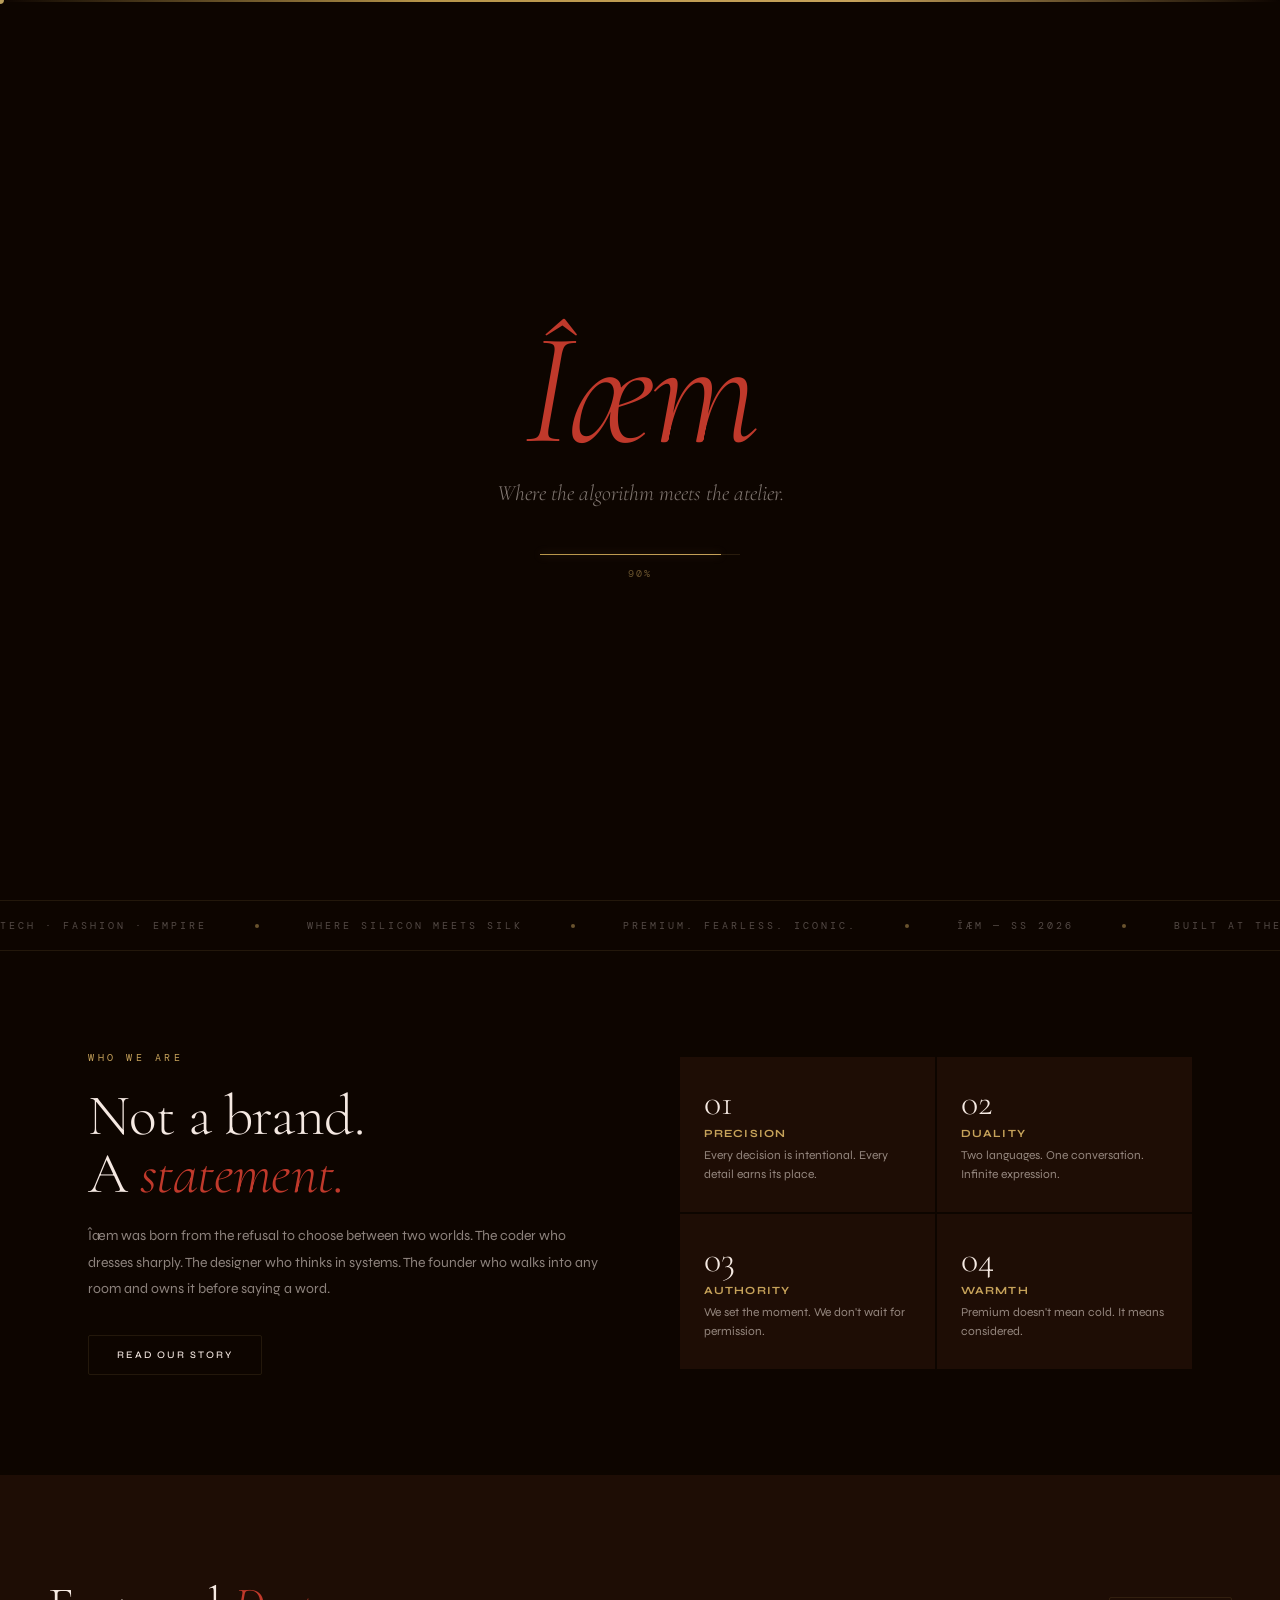
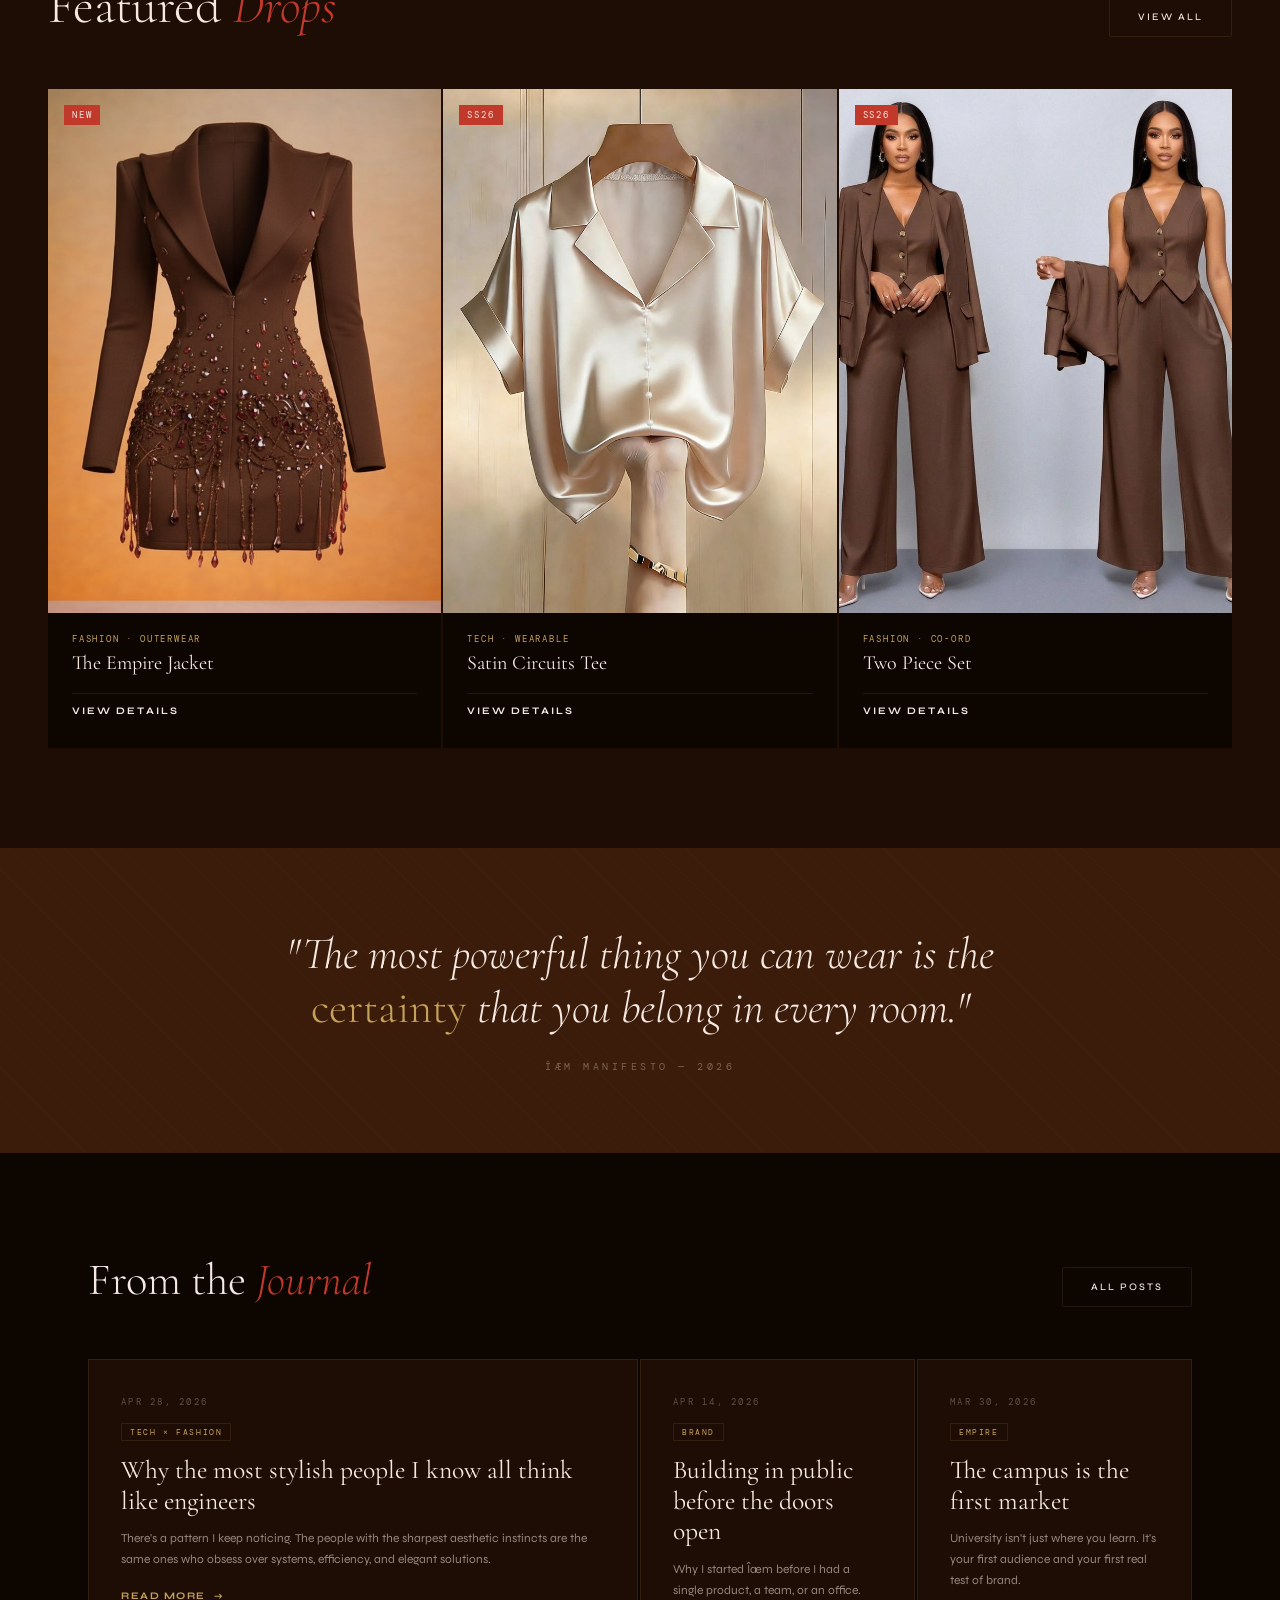
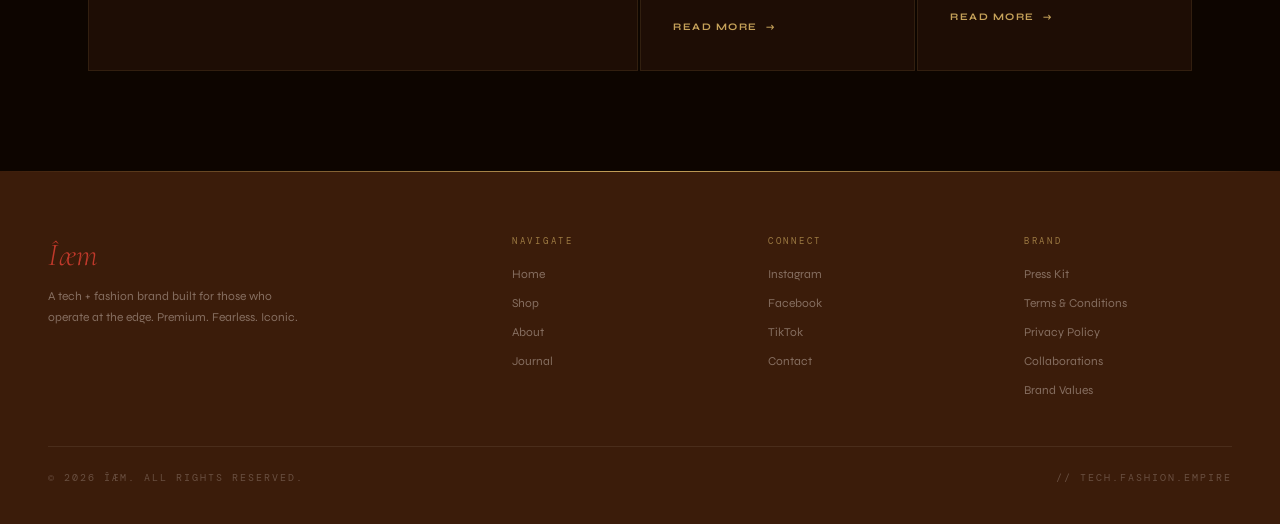
==== index.html @ 42071f6d "Update index.html" ====
<!doctype html>
<html lang="en" data-theme="night">
  <head>
    <meta charset="UTF-8" />
    <meta name="viewport" content="width=device-width, initial-scale=1.0" />
    <title>Îæm — Tech · Fashion</title>
    <meta
      name="description"
      content="A brand built at the intersection of silicon and silk."
    />
    <meta name="robots" content="index, follow" />
    <meta name="author" content="ÎæmCherry" />
    <meta property="og:title" content="Îæm — Tech · Fashion · Empire" />
    <meta property="og:description" content="Where code meets cloth." />
    <meta property="og:type" content="website" />
    <meta property="og:title" content="Îæm — Tech · Fashion · Empire" />
    <meta
      property="og:description"
      content="Where code meets cloth. A fashion tech brand built for those who refuse to separate how they think from how they show up."
    />
    <meta property="og:site_name" content="Îæm" />
    <meta property="og:locale" content="en_GB" />
    <meta name="twitter:title" content="Îæm — Tech · Fashion · Empire" />
    <meta
      name="twitter:description"
      content="Where code meets cloth. A fashion tech brand built for those who refuse to separate how they think from how they show up."
    />
    <meta name="twitter:card" content="summary_large_image" />

    <link
      href="https://fonts.googleapis.com/css2?family=Cormorant+Garamond:ital,wght@0,300;0,400;0,600;1,300;1,400;1,600&family=Syne:wght@400;500;700;800&family=DM+Mono:ital,wght@0,300;1,300&display=swap"
      rel="stylesheet"
    />
    <link rel="stylesheet" href="style.css" />
    <style>
      .page-header-title-large {
        font-size: clamp(40px, 5vw, 72px);
      }
      .no-margin-bottom {
        margin-bottom: 0;
      }
      .footer-bottom-centered {
        max-width: 1200px;
        margin: 0 auto;
      }
      .btn-fullwidth {
        width: 100%;
        margin-top: 8px;
        text-align: center;
      }
    </style>
  </head>
  <body>
    <div class="splash" id="splash">
      <div class="splash-left" id="splashLeft"></div>
      <div class="splash-right" id="splashRight"></div>
      <div class="splash-content" id="splashContent">
        <div class="splash-logo"><em>Îæm</em></div>
        <div class="splash-tagline">Where the algorithm meets the atelier.</div>
        <div class="splash-bar-wrap">
          <div class="splash-bar" id="splashBar"></div>
        </div>
        <div class="splash-percent" id="splashPercent">0%</div>
      </div>
    </div>
    <div class="cursor" id="cursor"></div>
    <div class="cursor-ring" id="cursorRing"></div>

    <nav>
      <a
        href="#"
        class="nav-logo"
        onclick="
          showPage('home');
          return false;
        "
        ><em>Îæm</em></a
      >
      <ul class="nav-links">
        <li>
          <a
            href="#"
            onclick="
              showPage('home');
              return false;
            "
            >Home</a
          >
        </li>
        <li>
          <a
            href="#"
            onclick="
              showPage('shop');
              return false;
            "
            >Shop</a
          >
        </li>
        <li>
          <a
            href="#"
            onclick="
              showPage('about');
              return false;
            "
            >About</a
          >
        </li>
        <li>
          <a
            href="#"
            onclick="
              showPage('journal');
              return false;
            "
            >Journal</a
          >
        </li>
        <li>
          <a
            href="#"
            onclick="
              showPage('contact');
              return false;
            "
            >Contact</a
          >
        </li>
      </ul>
      <button
        type="button"
        class="hamburger"
        id="hamburger"
        onclick="toggleMenu()"
        aria-label="Menu"
      >
        <span></span>
        <span></span>
        <span></span>
      </button>
      <button type="button" class="theme-toggle" onclick="toggleTheme()">
        <div class="toggle-track"><div class="toggle-thumb"></div></div>
        <span id="themeLabel">Night</span>
      </button>
    </nav>

    <div class="mobile-menu" id="mobileMenu">
      <a href="#" onclick="navTo('home')">Home</a>
      <a href="#" onclick="navTo('shop')">Shop</a>
      <a href="#" onclick="navTo('about')">About</a>
      <a href="#" onclick="navTo('journal')">Journal</a>
      <a href="#" onclick="navTo('contact')">Contact</a>
      <button class="mobile-theme-toggle" onclick="toggleTheme()">
        <div class="toggle-track"><div class="toggle-thumb"></div></div>
        <span id="themeLabelMobile">Night</span>
      </button>
    </div>

    <!-- ═══ HOME PAGE ═══ -->
    <div class="page active" id="page-home">
      <section class="hero">
        <div class="hero-left">
          <p class="hero-eyebrow">Tech · Fashion</p>
          <h1 class="hero-name"><em>Îæm</em></h1>
          <p class="hero-tagline">Where code meets cloth.</p>
          <p class="hero-desc">
            A brand built at the intersection of silicon and silk — for those
            who refuse to separate how they think from how they show up in the
            world.
          </p>
          <div class="hero-ctas">
            <a
              href="#"
              class="btn-primary"
              onclick="
                showPage('shop');
                return false;
              "
              >Shop Collection</a
            >
            <a
              href="#"
              class="btn-secondary"
              onclick="
                showPage('about');
                return false;
              "
              >Our Story</a
            >
          </div>
          <div class="hero-meta-divider"></div>
          <div class="hero-meta">
            <div class="hero-meta-item">
              <span class="hero-meta-num">SS26</span>
              <span class="hero-meta-label">Current Season</span>
            </div>
            <div class="hero-meta-item">
              <span class="hero-meta-num">∞</span>
              <span class="hero-meta-label">Possibilities</span>
            </div>
            <div class="hero-meta-item">
              <span class="hero-meta-num">01</span>
              <span class="hero-meta-label">Brand. One Vision.</span>
            </div>
          </div>
        </div>
        <div class="hero-right">
          <div class="lookbook-grid">
            <div class="lb-item lb-1">
              <div class="lb-deco lb-deco-1"></div>
              <div class="lb-content">
                <span class="lb-tag">Tech</span>
                <div class="lb-name">The Interface<br />Collection</div>
              </div>
            </div>
            <div class="lb-item lb-2">
              <div class="lb-deco lb-deco-2"></div>
              <div class="lb-content">
                <span class="lb-tag">Fashion</span>
                <div class="lb-name">Silk<br />Circuits</div>
              </div>
            </div>
            <div class="lb-item lb-3">
              <div class="lb-content">
                <span class="lb-tag">New</span>
                <div class="lb-name">Empire<br />Jacket</div>
              </div>
            </div>
            <div class="lb-item lb-4">
              <div class="lb-content">
                <span class="lb-tag">Coming</span>
                <div class="lb-name">The Drop<br />SS26</div>
              </div>
            </div>
          </div>
          <div class="hero-right-wm">Îæm</div>
        </div>
        <div class="scroll-hint">Scroll to explore</div>
      </section>

      <div class="intro-strip">
        <div class="strip-inner">
          <span class="strip-item">Tech · Fashion · Empire</span
          ><span class="strip-dot"></span>
          <span class="strip-item">Where Silicon Meets Silk</span
          ><span class="strip-dot"></span>
          <span class="strip-item">Premium. Fearless. Iconic.</span
          ><span class="strip-dot"></span>
          <span class="strip-item">Îæm — SS 2026</span
          ><span class="strip-dot"></span>
          <span class="strip-item">Built at the Edge</span
          ><span class="strip-dot"></span>
          <span class="strip-item">Precision · Duality · Authority</span
          ><span class="strip-dot"></span>
          <span class="strip-item">Tech · Fashion · Empire</span
          ><span class="strip-dot"></span>
          <span class="strip-item">Where Silicon Meets Silk</span
          ><span class="strip-dot"></span>
          <span class="strip-item">Premium. Fearless. Iconic.</span
          ><span class="strip-dot"></span>
          <span class="strip-item">Îæm — SS 2026</span
          ><span class="strip-dot"></span>
          <span class="strip-item">Built at the Edge</span
          ><span class="strip-dot"></span>
          <span class="strip-item">Precision · Duality · Authority</span
          ><span class="strip-dot"></span>
        </div>
      </div>

      <div class="about-teaser">
        <div>
          <p class="at-label">Who We Are</p>
          <h2 class="at-headline">Not a brand.<br />A <em>statement.</em></h2>
          <p class="at-body">
            Îæm was born from the refusal to choose between two worlds. The
            coder who dresses sharply. The designer who thinks in systems. The
            founder who walks into any room and owns it before saying a word.
          </p>
          <a
            href="#"
            class="btn-secondary"
            onclick="
              showPage('about');
              return false;
            "
            >Read Our Story</a
          >
        </div>
        <div class="at-right">
          <div class="at-card">
            <div class="at-card-num">01</div>
            <div class="at-card-label">Precision</div>
            <div class="at-card-desc">
              Every decision is intentional. Every detail earns its place.
            </div>
          </div>
          <div class="at-card">
            <div class="at-card-num">02</div>
            <div class="at-card-label">Duality</div>
            <div class="at-card-desc">
              Two languages. One conversation. Infinite expression.
            </div>
          </div>
          <div class="at-card">
            <div class="at-card-num">03</div>
            <div class="at-card-label">Authority</div>
            <div class="at-card-desc">
              We set the moment. We don't wait for permission.
            </div>
          </div>
          <div class="at-card">
            <div class="at-card-num">04</div>
            <div class="at-card-label">Warmth</div>
            <div class="at-card-desc">
              Premium doesn't mean cold. It means considered.
            </div>
          </div>
        </div>
      </div>

      <div class="featured">
        <div class="featured-header">
          <h2 class="featured-title">Featured <em>Drops</em></h2>
          <a
            href="#"
            class="btn-secondary"
            onclick="
              showPage('shop');
              return false;
            "
            >View All</a
          >
        </div>

        <div class="featured-grid">
          <!-- products rendered by script.js from products.js -->
        </div>
      </div>

      <div class="manifesto">
        <p class="manifesto-quote">
          "The most powerful thing you can wear is the <em>certainty</em> that
          you belong in every room."
        </p>
        <p class="manifesto-attr">Îæm Manifesto — 2026</p>
      </div>

      <div class="journal-teaser">
        <div class="jt-header">
          <h2 class="section-title">From the <em>Journal</em></h2>
          <a
            href="#"
            class="btn-secondary"
            onclick="
              showPage('journal');
              return false;
            "
            >All Posts</a
          >
        </div>
        <div class="journal-grid">
          <div class="journal-card">
            <div class="jc-date">Apr 28, 2026</div>
            <span class="jc-tag">Tech × Fashion</span>
            <h3 class="jc-title">
              Why the most stylish people I know all think like engineers
            </h3>
            <p class="jc-excerpt">
              There's a pattern I keep noticing. The people with the sharpest
              aesthetic instincts are the same ones who obsess over systems,
              efficiency, and elegant solutions.
            </p>
            <a href="#" class="jc-read">Read More</a>
          </div>
          <div class="journal-card">
            <div class="jc-date">Apr 14, 2026</div>
            <span class="jc-tag">Brand</span>
            <h3 class="jc-title">Building in public before the doors open</h3>
            <p class="jc-excerpt">
              Why I started Îæm before I had a single product, a team, or an
              office.
            </p>
            <a href="#" class="jc-read">Read More</a>
          </div>
          <div class="journal-card">
            <div class="jc-date">Mar 30, 2026</div>
            <span class="jc-tag">Empire</span>
            <h3 class="jc-title">The campus is the first market</h3>
            <p class="jc-excerpt">
              University isn't just where you learn. It's your first audience
              and your first real test of brand.
            </p>
            <a href="#" class="jc-read">Read More</a>
          </div>
        </div>
      </div>

      <footer>
        <div class="footer-grid">
          <div>
            <div class="footer-brand-name"><em>Îæm</em></div>
            <p class="footer-brand-desc">
              A tech + fashion brand built for those who operate at the edge.
              Premium. Fearless. Iconic.
            </p>
          </div>
          <div>
            <div class="footer-col-title">Navigate</div>
            <ul class="footer-links">
              <li>
                <a
                  href="#"
                  onclick="
                    showPage('home');
                    return false;
                  "
                  >Home</a
                >
              </li>
              <li>
                <a
                  href="#"
                  onclick="
                    showPage('shop');
                    return false;
                  "
                  >Shop</a
                >
              </li>
              <li>
                <a
                  href="#"
                  onclick="
                    showPage('about');
                    return false;
                  "
                  >About</a
                >
              </li>
              <li>
                <a
                  href="#"
                  onclick="
                    showPage('journal');
                    return false;
                  "
                  >Journal</a
                >
              </li>
            </ul>
          </div>
          <div>
            <div class="footer-col-title">Connect</div>
            <ul class="footer-links">
              <li>
                <a
                  href="#"
                  onclick="
                    showPage('contact');
                    return false;
                  "
                  >Instagram</a
                >
              </li>
              <li>
                <a
                  href="#"
                  onclick="
                    showPage('contact');
                    return false;
                  "
                  >Facebook</a
                >
              </li>
              <li>
                <a
                  href="#"
                  onclick="
                    showPage('contact');
                    return false;
                  "
                  >TikTok</a
                >
              </li>
              <li>
                <a
                  href="#"
                  onclick="
                    showPage('contact');
                    return false;
                  "
                  >Contact</a
                >
              </li>
            </ul>
          </div>
          <div>
            <div class="footer-col-title">Brand</div>
            <ul class="footer-links">
              <li><a href="#">Press Kit</a></li>
              <li><a href="T and C.html">Terms &amp; Conditions</a></li>
              <li><a href="P and P.html">Privacy Policy</a></li>
              <li>
                <a
                  href="#"
                  onclick="
                    showPage('contact');
                    return false;
                  "
                  >Collaborations</a
                >
              </li>
              <li>
                <a
                  href="#"
                  onclick="
                    showPage('about');
                    return false;
                  "
                  >Brand Values</a
                >
              </li>
            </ul>
          </div>
        </div>
        <div class="footer-bottom">
          <span class="footer-copy">© 2026 Îæm. All rights reserved.</span>
          <span class="footer-copy">// tech.fashion.empire</span>
        </div>
      </footer>
    </div>

    <!-- ═══ SHOP PAGE ═══ -->
    <div class="page" id="page-shop">
      <div class="page-header">
        <p class="page-header-eyebrow">SS 2026 Collection</p>
        <h1 class="page-header-title">The <em>Shop</em></h1>
      </div>
      <div class="shop-layout">
        <div class="shop-sidebar">
          <div class="sidebar-label">Category</div>
          <a
            href="#"
            class="filter-item active"
            data-group="category"
            data-filter="all"
            >All</a
          >
          <a
            href="#"
            class="filter-item"
            data-group="category"
            data-filter="fashion"
            >Fashion</a
          >
          <a
            href="#"
            class="filter-item"
            data-group="category"
            data-filter="tech"
            >Tech</a
          >
          <a
            href="#"
            class="filter-item"
            data-group="category"
            data-filter="accessories"
            >Accessories</a
          >
          <a
            href="#"
            class="filter-item"
            data-group="category"
            data-filter="wearables"
            >Wearables</a
          >

          <div class="sidebar-label">Season</div>
          <a
            href="#"
            class="filter-item active"
            data-group="season"
            data-filter="all"
            >SS 2026</a
          >
          <a
            href="#"
            class="filter-item"
            data-group="season"
            data-filter="archive"
            >Archive</a
          >

          <div class="sidebar-label">Status</div>
          <a
            href="#"
            class="filter-item active"
            data-group="status"
            data-filter="all"
            >All</a
          >
          <a
            href="#"
            class="filter-item"
            data-group="status"
            data-filter="available"
            >Available</a
          >
          <a
            href="#"
            class="filter-item"
            data-group="status"
            data-filter="coming-soon"
            >Coming Soon</a
          >
        </div>

        <div class="shop-grid-wrap">
          <div class="shop-grid">
            <!-- products rendered by script.js from products.js -->
          </div>
        </div>

        <div class="shop-detail-panel" id="shopDetailPanel">
          <div class="sdp-empty" id="sdpEmpty">
            <div class="sdp-empty-icon">Îæm</div>
            <p class="sdp-empty-text">Select a product to view details</p>
          </div>
          <div class="sdp-content" id="sdpContent" style="display: none">
            <div class="sdp-img-wrap">
              <img src="" alt="" id="sdpImg" class="sdp-img" />
              <div class="sdp-tag" id="sdpTag"></div>
            </div>
            <div class="sdp-info">
              <p class="sdp-category" id="sdpCategory"></p>
              <h2 class="sdp-name" id="sdpName"></h2>
              <div class="sdp-divider"></div>
              <p class="sdp-desc" id="sdpDesc"></p>
              <div class="sdp-details">
                <div class="sdp-detail-item">
                  <span class="sdp-detail-label">Type</span>
                  <span class="sdp-detail-val" id="sdpType"></span>
                </div>
                <div class="sdp-detail-item">
                  <span class="sdp-detail-label">Choose Colour</span>
                  <div class="sdp-colours" id="sdpColours"></div>
                </div>
                <div class="sdp-detail-item">
                  <span class="sdp-detail-label">Sizing</span>
                  <span class="sdp-detail-val"
                    >Made to your exact measurements — no standard sizing. We
                    send a simple measurement guide on order.</span
                  >
                </div>
                <div class="sdp-detail-item">
                  <span class="sdp-detail-label">Production</span>
                  <span class="sdp-detail-val"
                    >Made to order — crafted specifically for you</span
                  >
                </div>
                <div class="sdp-detail-item">
                  <span class="sdp-detail-label">Delivery</span>
                  <span class="sdp-detail-val"
                    >7 to 21 days from measurement confirmation</span
                  >
                </div>
              </div>
              <div class="sdp-price-row">
                <span class="sdp-price-label">Price</span>
                <span class="sdp-price-val" id="sdpPrice"></span>
              </div>
              <a
                href="#"
                class="btn-whatsapp"
                id="sdpWhatsapp"
                target="_blank"
                rel="noopener noreferrer"
              >
                Order via WhatsApp
              </a>
              <p class="sdp-note">
                We'll confirm your size, measurements, and delivery details
                personally.
              </p>
            </div>
          </div>
        </div>
      </div>

      <footer>
        <div class="footer-bottom footer-bottom-centered">
          <span class="footer-copy"
            >© 2026 Îæm. All Rights Reserved. Part Of Cherychoicy Classic
            Communication</span
          >
          <span class="footer-copy">// tech.fashion</span>
        </div>
      </footer>
    </div>

    <!-- ═══ ABOUT PAGE ═══ -->
    <div class="page" id="page-about">
      <div class="about-layout">
        <div class="about-hero">
          <div class="about-hero-left">
            <p class="page-header-eyebrow">Who We Are</p>
            <h1 class="page-header-title page-header-title-large">
              Built at the <em>edge.</em>
            </h1>
            <p class="at-body no-margin-bottom">
              Îæm is not a fashion brand that dabbles in tech. It is not a tech
              brand that makes merch. It is something that didn't have a name
              before — so we named it ourselves.
            </p>
          </div>
          <div class="about-hero-right">
            <div class="about-portrait-placeholder">
              <div class="app-initials">Îæm</div>
            </div>
          </div>
        </div>
        <div class="about-pillars">
          <div class="pillar">
            <div class="pillar-num">01</div>
            <div class="pillar-title">Precision</div>
            <div class="pillar-desc">
              Every pixel, every stitch, every line of code is intentional. No
              noise — only decisions.
            </div>
          </div>
          <div class="pillar">
            <div class="pillar-num">02</div>
            <div class="pillar-title">Duality</div>
            <div class="pillar-desc">
              Tech and fashion are the same conversation spoken in different
              languages. We are fluent in both.
            </div>
          </div>
          <div class="pillar">
            <div class="pillar-num">03</div>
            <div class="pillar-title">Authority</div>
            <div class="pillar-desc">
              We define the moment and move on before the crowd arrives.
            </div>
          </div>
          <div class="pillar">
            <div class="pillar-num">04</div>
            <div class="pillar-title">Warmth</div>
            <div class="pillar-desc">
              Coffee brown grounds everything. Premium is not cold — it is
              considered, layered, and rich.
            </div>
          </div>
        </div>
        <div class="about-body">
          <div class="about-body-label">The Story</div>
          <div class="about-body-text">
            <p>
              Îæm started with a refusal. A refusal to pick a lane. To be the
              developer who dresses like a developer. To be the fashion person
              who doesn't understand systems. To be told that two things can't
              live inside one identity.
            </p>
            <p>
              <strong>The name itself is a statement.</strong> Îæm — the
              characters are intentional, the spelling is intentional, the
              pronunciation is yours to decide. Identity doesn't have to be
              legible to everyone. It has to be unmistakable to the right ones.
            </p>
            <p>
              The brand was conceived before a single product existed. Because a
              real empire is built on a foundation first — on clarity of vision,
              on the discipline of aesthetics, on understanding who you are
              before you ask anyone else to believe in you.
            </p>
            <p>
              <strong>We are building in public.</strong> Every decision, every
              drop, every journal entry is part of the record. The process is
              the brand. The work is the proof.
            </p>
            <p>
              If you're reading this and you feel it — the duality, the
              ambition, the refusal to be one thing — then you already
              understand what Îæm is. You've probably always understood it. You
              just didn't have a name for it yet.
            </p>
          </div>
        </div>
      </div>
    </div>

    <!-- ═══ JOURNAL PAGE ═══ -->
    <div class="page" id="page-journal">
      <div class="page-header">
        <p class="page-header-eyebrow">Thoughts from the intersection</p>
        <h1 class="page-header-title">The <em>Journal</em></h1>
      </div>
      <div class="journal-layout">
        <div class="journal-full-grid">
          <div class="jf-card">
            <div class="jf-img">
              <img src="images/fashiontech.jpg" alt="FashionTech" />
            </div>
            <div class="jf-body">
              <div class="jc-date">Apr 28, 2026</div>
              <span class="jc-tag">Tech × Fashion</span>
              <h3 class="jc-title">
                Why the most stylish people I know all think like engineers
              </h3>
              <p class="jc-excerpt">
                There's a pattern I keep noticing. The people with the sharpest
                aesthetic instincts obsess over systems.
              </p>
              <a
                href="#"
                class="jc-read"
                onclick="
                  openArticle(1);
                  return false;
                "
                >Read More</a
              >
            </div>
          </div>
          <div class="jf-card">
            <div class="jf-img">
              <img src="images/brandtech.jpg" alt="BrandTech" />
            </div>
            <div class="jf-body">
              <div class="jc-date">Apr 14, 2026</div>
              <span class="jc-tag">Brand</span>
              <h3 class="jc-title">Building in public before the doors open</h3>
              <p class="jc-excerpt">
                Why I started Îæm before I had a product, a team, or an office.
              </p>
              <a
                href="#"
                class="jc-read"
                onclick="
                  openArticle(2);
                  return false;
                "
                >Read More</a
              >
            </div>
          </div>
          <div class="jf-card">
            <div class="jf-img">
              <img src="images/empiretech.jpg" alt="EmpireTech" />
            </div>
            <div class="jf-body">
              <div class="jc-date">Mar 30, 2026</div>
              <span class="jc-tag">Empire</span>
              <h3 class="jc-title">The campus is the first market</h3>
              <p class="jc-excerpt">
                University isn't just where you learn. It's your first audience
                and first real test of brand.
              </p>
              <a
                href="#"
                class="jc-read"
                onclick="
                  openArticle(3);
                  return false;
                "
                >Read More</a
              >
            </div>
          </div>
          <div class="jf-card">
            <div class="jf-img">
              <img src="images/colortech.jpg" alt="ColorTech" />
            </div>
            <div class="jf-body">
              <div class="jc-date">Mar 15, 2026</div>
              <span class="jc-tag">Fashion</span>
              <h3 class="jc-title">
                Coffee brown and why warm colours own the room
              </h3>
              <p class="jc-excerpt">
                Colour psychology, brand identity, and why I chose a shade most
                brands are afraid of.
              </p>
              <a
                href="#"
                class="jc-read"
                onclick="
                  openArticle(4);
                  return false;
                "
                >Read More</a
              >
            </div>
          </div>
          <div class="jf-card">
            <div class="jf-img">
              <img src="images/fashiontech2.jpg" alt="FashionTech" />
            </div>
            <div class="jf-body">
              <div class="jc-date">Mar 01, 2026</div>
              <span class="jc-tag">Tech</span>
              <h3 class="jc-title">
                What wearable tech gets wrong about fashion people
              </h3>
              <p class="jc-excerpt">
                Tech companies keep making wearables for engineers. Nobody asked
                them to.
              </p>
              <a
                href="#"
                class="jc-read"
                onclick="
                  openArticle(5);
                  return false;
                "
                >Read More</a
              >
            </div>
          </div>
          <div class="jf-card">
            <div class="jf-img">
              <img src="images/brandtech2.jpg" alt="ÎæmTech" />
            </div>
            <div class="jf-body">
              <div class="jc-date">Feb 20, 2026</div>
              <span class="jc-tag">Empire</span>
              <h3 class="jc-title">The name: why Îæm means what it means</h3>
              <p class="jc-excerpt">
                A breakdown of the thinking behind the characters, the
                pronunciation, and the intention.
              </p>
              <a
                href="#"
                class="jc-read"
                onclick="
                  openArticle(6);
                  return false;
                "
                >Read More</a
              >
            </div>
          </div>
        </div>
      </div>
    </div>

    <!-- ═══ ARTICLE PAGE ═══ -->
    <div class="page" id="page-article">
      <div class="article-layout">
        <div class="article-back">
          <a
            href="#"
            onclick="
              showPage('journal');
              return false;
            "
            >← Back to Journal</a
          >
        </div>
        <div class="article-header">
          <div class="article-meta-row">
            <span class="article-date" id="articleDate"></span>
            <span class="article-tag" id="articleTag"></span>
          </div>
          <h1 class="article-title" id="articleTitle"></h1>
          <p class="article-subtitle" id="articleSubtitle"></p>
        </div>
        <div class="article-hero-img" id="articleHeroImg"></div>
        <div class="article-body" id="articleBody"></div>
        <div class="article-footer">
          <div class="article-footer-label">Continue Reading</div>
          <div class="article-next-grid" id="articleNextGrid"></div>
        </div>
      </div>
    </div>

    <!-- ═══ CONTACT PAGE ═══ -->
    <div class="page" id="page-contact">
      <div class="contact-layout">
        <div class="contact-left">
          <p class="page-header-eyebrow">Get in Touch</p>
          <h1 class="contact-headline">
            Let's build<br />something <em>real.</em>
          </h1>
          <p class="at-body no-margin-bottom">
            Collaborations, press, styling partnerships, or just a conversation
            — the door is open for those who mean it.
          </p>
          <div class="contact-channels">
            <a href="mailto:iaemhq@gmail.com" class="contact-channel">
              <span class="cc-icon">Email</span>
              <span class="cc-val">iaemhq@gmail.com</span>
            </a>
            <a
              href="https://www.tiktok.com/@iaemhq?_r=1&_t=ZS-96sysF5bQn6"
              class="contact-channel"
            >
              <span class="cc-icon">TikTok</span>
              <span class="cc-val">Îæm</span>
            </a>
            <a
              href="https://www.instagram.com/iaemhq?igsh=MTM0cWx3YXdqaW90eQ=="
              class="contact-channel"
            >
              <span class="cc-icon">Instagram</span>
              <span class="cc-val">Îæmhq</span>
            </a>
            <a
              href="https://www.facebook.com/share/14YTqHKTxiT/"
              class="contact-channel"
            >
              <span class="cc-icon">Facebook</span>
              <span class="cc-val">Îæmhq</span>
            </a>
          </div>
        </div>
        <div class="contact-right">
          <form action="https://formspree.io/f/mlgzgqdn" method="post">
            <p class="contact-form-label">Send a Message</p>
            <div class="form-group">
              <label class="form-label" for="name">Name</label>
              <input
                class="form-input"
                type="text"
                id="name"
                placeholder="Your name"
                name="name"
              />
            </div>
            <div class="form-group">
              <label class="form-label" for="email">Email</label>
              <input
                class="form-input"
                type="email"
                id="email"
                placeholder="your@email.com"
                name="email"
              />
            </div>
            <div class="form-group">
              <label class="form-label" for="subject">Subject</label>
              <input
                class="form-input"
                type="text"
                id="subject"
                placeholder="Collaboration / Press / General"
                name="subject"
              />
            </div>
            <div class="form-group">
              <label class="form-label">Message</label>
              <textarea
                class="form-input"
                placeholder="Tell us what you're building..."
                id="message"
                name="message"
              ></textarea>
            </div>
            <input type="hidden" name="_gotcha" />
            <button type="submit" class="btn-primary btn-fullwidth">
              Send Message
            </button>
          </form>
        </div>
      </div>
    </div>

    <!-- ═══ PRODUCT MODAL ═══ -->
    <div class="modal-overlay" id="productModal" onclick="closeModal(event)">
      <div class="modal-box">
        <button type="button" class="modal-close" onclick="closeModalBtn()">
          ✕
        </button>
        <div class="modal-inner">
          <div class="modal-img-wrap">
            <img src="" alt="" id="modalImg" class="modal-img" />
            <div class="modal-tag" id="modalTag"></div>
          </div>
          <div class="modal-info">
            <p class="modal-category" id="modalCategory"></p>
            <h2 class="modal-name" id="modalName"></h2>
            <div class="modal-divider"></div>
            <p class="modal-desc" id="modalDesc"></p>
            <div class="modal-details">
              <div class="modal-detail-item">
                <span class="modal-detail-label">Type</span>
                <span class="modal-detail-val" id="modalType"></span>
              </div>
              <div class="modal-detail-item" id="modalColoursRow">
                <span class="modal-detail-label">Choose Colour</span>
                <div class="modal-colours" id="modalColours"></div>
              </div>
              <div class="modal-detail-item">
                <span class="modal-detail-label">Sizing</span>
                <span class="modal-detail-val">
                  Made to your exact measurements — no standard sizing. When you
                  order via WhatsApp we send you a simple measurement guide.
                  Your piece is crafted to fit you perfectly.
                </span>
              </div>
              <div class="modal-detail-item">
                <span class="modal-detail-label">Production</span>
                <span class="modal-detail-val"
                  >Made to order — crafted specifically for you</span
                >
              </div>
              <div class="modal-detail-item">
                <span class="modal-detail-label">Delivery</span>
                <span class="modal-detail-val"
                  >7 to 21 days from measurement confirmation</span
                >
              </div>
            </div>
            <div class="modal-price-row">
              <span class="modal-price-label">Price</span>
              <span class="modal-price-val" id="modalPrice"></span>
            </div>
            <a
              href="#"
              class="btn-whatsapp modal-whatsapp"
              id="modalWhatsapp"
              target="_blank"
              rel="noopener noreferrer"
            >
              Order via WhatsApp
            </a>
            <p class="modal-note">
              We'll confirm your size, measurements, and delivery details
              personally.
            </p>
          </div>
        </div>
      </div>
    </div>

    <script src="products.js"></script>
    <script src="script.js"></script>
  </body>
</html>
---- style.css ----
/*
 * Îæm — Tech · Fashion · Empire
 * © 2026 Îæm. All rights reserved.
 * Unauthorized reproduction prohibited.
 * contact: iaemhq@gmail.com
 */
:root {
  --cherry: #8b1a1a;
  --cherry-glow: #c0392b;
  --gold: #b8964a;
  --gold-light: #c6a25a;
  --font-d: "Cormorant Garamond", serif;
  --font-s: "Syne", sans-serif;
  --font-m: "DM Mono", monospace;
  --ease: cubic-bezier(0.16, 1, 0.3, 1);
}
[data-theme="night"] {
  --bg: #0d0500;
  --bg2: #160800;
  --surface: #1e0d05;
  --surface2: #2a1208;
  --border: rgba(198, 162, 90, 0.12);
  --text: #f5e9e2;
  --text2: rgba(245, 233, 226, 0.55);
  --text3: rgba(245, 233, 226, 0.3);
  --main: #3b1c0a;
  --accent: var(--cherry-glow);
  --gold-use: var(--gold-light);
  --glow: rgba(139, 26, 26, 0.15);
}
[data-theme="day"] {
  --bg: #f5e9e2;
  --bg2: #ede0d6;
  --surface: #e8d8cc;
  --surface2: #dfd0c4;
  --border: rgba(75, 46, 43, 0.12);
  --text: #1c1412;
  --text2: rgba(28, 20, 18, 0.55);
  --text3: rgba(28, 20, 18, 0.3);
  --main: #4b2e2b;
  --accent: var(--cherry);
  --gold-use: var(--gold);
  --glow: rgba(75, 46, 43, 0.08);
}
*,
*::before,
*::after {
  box-sizing: border-box;
  margin: 0;
  padding: 0;
}
html {
  scroll-behavior: smooth;
}
body {
  background: var(--bg);
  color: var(--text);
  font-family: var(--font-s);
  overflow-x: hidden;
  transition:
    background 0.5s var(--ease),
    color 0.5s var(--ease);
  cursor: none;
}
.cursor {
  position: fixed;
  top: 0;
  left: 0;
  width: 8px;
  height: 8px;
  background: var(--gold-use);
  border-radius: 50%;
  pointer-events: none;
  z-index: 9999;
  transform: translate(-50%, -50%);
  transition:
    width 0.3s var(--ease),
    height 0.3s var(--ease),
    background 0.3s;
  mix-blend-mode: difference;
}
.cursor-ring {
  position: fixed;
  top: 0;
  left: 0;
  width: 32px;
  height: 32px;
  border: 1px solid var(--gold-use);
  border-radius: 50%;
  pointer-events: none;
  z-index: 9998;
  transform: translate(-50%, -50%);
  transition:
    width 0.3s var(--ease),
    height 0.3s var(--ease);
  opacity: 0.5;
}
a,
button {
  cursor: none;
}
nav {
  position: fixed;
  top: 0;
  left: 0;
  right: 0;
  z-index: 100;
  padding: 0 48px;
  height: 72px;
  display: flex;
  align-items: center;
  justify-content: space-between;
  background: var(--bg);
  border-bottom: 1px solid var(--border);
  transition:
    background 0.5s var(--ease),
    border-color 0.5s var(--ease);
}
nav::after {
  content: "";
  position: absolute;
  bottom: -1px;
  left: 0;
  right: 0;
  height: 1px;
  background: linear-gradient(90deg, transparent, var(--gold-use), transparent);
  opacity: 0.4;
}
.nav-logo {
  font-family: var(--font-d);
  font-size: 22px;
  font-weight: 300;
  color: var(--text);
  text-decoration: none;
  letter-spacing: 0.03em;
  transition: color 0.3s;
}
.nav-logo em {
  font-style: italic;
  color: var(--accent);
}
.nav-links {
  display: flex;
  align-items: center;
  gap: 36px;
  list-style: none;
}
.nav-links a {
  font-family: var(--font-s);
  font-size: 10px;
  font-weight: 500;
  letter-spacing: 0.25em;
  text-transform: uppercase;
  color: var(--text2);
  text-decoration: none;
  transition: color 0.25s;
  position: relative;
}
.nav-links a::after {
  content: "";
  position: absolute;
  bottom: -3px;
  left: 0;
  right: 0;
  height: 1px;
  background: var(--gold-use);
  transform: scaleX(0);
  transform-origin: left;
  transition: transform 0.3s var(--ease);
}
.nav-links a:hover {
  color: var(--text);
}
.nav-links a:hover::after {
  transform: scaleX(1);
}
.theme-toggle {
  display: flex;
  align-items: center;
  gap: 10px;
  background: none;
  border: 1px solid var(--border);
  padding: 7px 14px;
  border-radius: 2px;
  color: var(--text2);
  font-family: var(--font-m);
  font-size: 9px;
  letter-spacing: 0.25em;
  text-transform: uppercase;
  transition: all 0.3s var(--ease);
}
.theme-toggle:hover {
  border-color: var(--gold-use);
  color: var(--text);
}
.toggle-track {
  width: 28px;
  height: 14px;
  background: var(--surface2);
  border-radius: 7px;
  position: relative;
  transition: background 0.3s;
}
.toggle-thumb {
  position: absolute;
  top: 2px;
  left: 2px;
  width: 10px;
  height: 10px;
  border-radius: 50%;
  background: var(--gold-use);
  transition:
    transform 0.35s var(--ease),
    background 0.3s;
}
[data-theme="day"] .toggle-thumb {
  transform: translateX(14px);
}
.page {
  display: none;
  padding-top: 72px;
  min-height: 100vh;
}
.page.active {
  display: block;
}

/* ─── HERO ─────────────────────────────────────────────── */
.hero {
  min-height: calc(100vh - 72px);
  display: grid;
  grid-template-columns: 1fr 1fr;
  position: relative;
  overflow: hidden;
}
[data-theme="night"] .hero::before {
  content: "";
  position: absolute;
  inset: 0;
  background:
    radial-gradient(
      ellipse 70% 80% at 20% 50%,
      rgba(59, 28, 10, 0.5) 0%,
      transparent 60%
    ),
    radial-gradient(
      ellipse 50% 60% at 80% 20%,
      rgba(139, 26, 26, 0.08) 0%,
      transparent 50%
    );
  pointer-events: none;
  z-index: 0;
}
[data-theme="day"] .hero::before {
  content: "";
  position: absolute;
  inset: 0;
  background: radial-gradient(
    ellipse 60% 70% at 20% 50%,
    rgba(75, 46, 43, 0.06) 0%,
    transparent 60%
  );
  pointer-events: none;
  z-index: 0;
}
.hero-left {
  padding: 80px 60px;
  display: flex;
  flex-direction: column;
  justify-content: center;
  gap: 28px;
  position: relative;
  z-index: 1;
}
.hero-eyebrow {
  font-family: var(--font-m);
  font-size: 10px;
  letter-spacing: 0.4em;
  text-transform: uppercase;
  color: var(--gold-use);
  opacity: 0.8;
  animation: fadeUp 0.8s ease both;
}
.hero-name {
  font-family: var(--font-d);
  font-size: clamp(52px, 7vw, 112px);
  font-weight: 300;
  line-height: 0.88;
  letter-spacing: -0.015em;
  color: var(--text);
  animation: fadeUp 0.8s 0.1s ease both;
}
.hero-name em {
  font-style: italic;
  color: var(--accent);
  display: block;
}
.hero-tagline {
  font-family: var(--font-d);
  font-style: italic;
  font-size: clamp(18px, 2vw, 26px);
  font-weight: 300;
  color: var(--text2);
  line-height: 1.4;
  max-width: 400px;
  animation: fadeUp 0.8s 0.2s ease both;
}
.hero-desc {
  font-family: var(--font-s);
  font-size: 13px;
  line-height: 1.85;
  color: var(--text2);
  max-width: 380px;
  animation: fadeUp 0.8s 0.28s ease both;
}
.hero-ctas {
  display: flex;
  gap: 14px;
  flex-wrap: wrap;
  animation: fadeUp 0.8s 0.35s ease both;
}
.hero-meta {
  display: flex;
  gap: 28px;
  animation: fadeUp 0.8s 0.42s ease both;
}
.hero-meta-item {
  display: flex;
  flex-direction: column;
  gap: 4px;
}
.hero-meta-num {
  font-family: var(--font-d);
  font-size: 28px;
  font-weight: 300;
  color: var(--text);
  line-height: 1;
}
.hero-meta-label {
  font-family: var(--font-m);
  font-size: 9px;
  letter-spacing: 0.2em;
  text-transform: uppercase;
  color: var(--text3);
}
.hero-right {
  position: relative;
  overflow: hidden;
  z-index: 1;
  display: flex;
  flex-direction: column;
}
[data-theme="night"] .hero-right {
  background: linear-gradient(160deg, #1e0d05 0%, #0d0500 100%);
  border-left: 1px solid var(--border);
}
[data-theme="day"] .hero-right {
  background: linear-gradient(160deg, #e8d8cc 0%, #dfd0c4 100%);
  border-left: 1px solid var(--border);
}
.lookbook-grid {
  display: grid;
  grid-template-columns: 1fr 1fr;
  gap: 2px;
  height: 100%;
}
.lb-item {
  position: relative;
  overflow: hidden;
  display: flex;
  align-items: flex-end;
  padding: 20px;
  min-height: 200px;
  transition: all 0.4s var(--ease);
}
.lb-content {
  position: relative;
  z-index: 1;
}
.lb-tag {
  font-family: var(--font-m);
  font-size: 8px;
  letter-spacing: 0.25em;
  text-transform: uppercase;
  color: var(--gold-use);
  opacity: 0.7;
  display: block;
  margin-bottom: 4px;
}
.lb-name {
  font-family: var(--font-d);
  font-size: 16px;
  font-weight: 300;
  color: var(--text);
  line-height: 1.2;
}
[data-theme="night"] .lb-1 {
  background: #1e0d05;
}
[data-theme="night"] .lb-2 {
  background: #2a1208;
}
[data-theme="night"] .lb-3 {
  background: #3b1c0a;
}
[data-theme="night"] .lb-4 {
  background: #1a0a00;
}
[data-theme="day"] .lb-1 {
  background: #e8d8cc;
}
[data-theme="day"] .lb-2 {
  background: #dfd0c4;
}
[data-theme="day"] .lb-3 {
  background: #4b2e2b;
}
[data-theme="day"] .lb-4 {
  background: #ede0d6;
}
[data-theme="day"] .lb-3 .lb-name {
  color: #f5e9e2;
}
[data-theme="day"] .lb-3 .lb-tag {
  color: var(--gold-light);
}
.lb-deco {
  position: absolute;
  border: 1px solid var(--border);
  border-radius: 50%;
  opacity: 0.3;
}
.lb-deco-1 {
  width: 100px;
  height: 100px;
  top: 15%;
  right: 10%;
}
.lb-deco-2 {
  width: 60px;
  height: 60px;
  top: 10%;
  left: 15%;
}
.hero-right-wm {
  position: absolute;
  bottom: -10px;
  right: -5px;
  font-family: var(--font-d);
  font-size: 70px;
  font-weight: 300;
  line-height: 1;
  letter-spacing: -0.02em;
  color: var(--text);
  opacity: 0.04;
  pointer-events: none;
  z-index: 2;
  white-space: nowrap;
}
.scroll-hint {
  position: absolute;
  bottom: 32px;
  left: 60px;
  display: flex;
  align-items: center;
  gap: 12px;
  font-family: var(--font-m);
  font-size: 9px;
  letter-spacing: 0.3em;
  text-transform: uppercase;
  color: var(--text3);
  animation: fadeUp 1s 0.6s ease both;
  z-index: 2;
}
.scroll-hint::before {
  content: "";
  width: 32px;
  height: 1px;
  background: linear-gradient(to right, var(--gold-use), transparent);
}

/* ─── INTRO STRIP ──────────────────────────────────────── */
.intro-strip {
  border-top: 1px solid var(--border);
  border-bottom: 1px solid var(--border);
  padding: 18px 0;
  overflow: hidden;
}
.strip-inner {
  display: flex;
  gap: 48px;
  align-items: center;
  animation: marquee 22s linear infinite;
  white-space: nowrap;
}
.strip-item {
  font-family: var(--font-m);
  font-size: 10px;
  letter-spacing: 0.3em;
  text-transform: uppercase;
  color: var(--text3);
  flex-shrink: 0;
}
.strip-dot {
  width: 4px;
  height: 4px;
  border-radius: 50%;
  background: var(--gold-use);
  flex-shrink: 0;
  opacity: 0.5;
}
@keyframes marquee {
  from {
    transform: translateX(0);
  }
  to {
    transform: translateX(-50%);
  }
}

/* ─── BUTTONS ──────────────────────────────────────────── */
.btn-primary {
  background: var(--accent);
  color: #f5e9e2;
  font-family: var(--font-s);
  font-size: 10px;
  font-weight: 700;
  letter-spacing: 0.2em;
  text-transform: uppercase;
  padding: 14px 28px;
  border: none;
  border-radius: 2px;
  transition:
    transform 0.2s var(--ease),
    box-shadow 0.2s;
  text-decoration: none;
  display: inline-block;
}
.btn-primary:hover {
  transform: translateY(-2px);
  box-shadow: 0 8px 24px var(--glow);
}
.btn-secondary {
  background: transparent;
  color: var(--text);
  font-family: var(--font-s);
  font-size: 10px;
  font-weight: 500;
  letter-spacing: 0.2em;
  text-transform: uppercase;
  padding: 13px 28px;
  border: 1px solid var(--border);
  border-radius: 2px;
  transition:
    border-color 0.2s,
    color 0.2s;
  text-decoration: none;
  display: inline-block;
}
.btn-secondary:hover {
  border-color: var(--gold-use);
  color: var(--gold-use);
}
.btn-view {
  background: transparent;
  color: var(--text);
  font-family: var(--font-s);
  font-size: 10px;
  font-weight: 700;
  letter-spacing: 0.2em;
  text-transform: uppercase;
  padding: 11px 0;
  border: none;
  border-top: 1px solid var(--border);
  width: 100%;
  margin-top: 12px;
  transition:
    color 0.2s,
    border-color 0.2s;
  text-align: left;
}
.btn-view:hover {
  color: var(--gold-use);
  border-color: var(--gold-use);
}

/* ─── ABOUT TEASER ─────────────────────────────────────── */
.about-teaser {
  padding: 100px 48px;
  display: grid;
  grid-template-columns: 1fr 1fr;
  gap: 80px;
  align-items: center;
  max-width: 1200px;
  margin: 0 auto;
}
.at-label {
  font-family: var(--font-m);
  font-size: 10px;
  letter-spacing: 0.35em;
  text-transform: uppercase;
  color: var(--gold-use);
  margin-bottom: 24px;
}
.at-headline {
  font-family: var(--font-d);
  font-size: clamp(36px, 4.5vw, 64px);
  font-weight: 300;
  line-height: 1;
  color: var(--text);
  letter-spacing: -0.01em;
  margin-bottom: 20px;
}
.at-headline em {
  font-style: italic;
  color: var(--accent);
}
.at-body {
  font-family: var(--font-s);
  font-size: 14px;
  line-height: 1.9;
  color: var(--text2);
  margin-bottom: 32px;
}
.at-right {
  display: grid;
  grid-template-columns: 1fr 1fr;
  gap: 2px;
}
.at-card {
  background: var(--surface);
  padding: 28px 24px;
  transition: background 0.3s;
}
.at-card:hover {
  background: var(--surface2);
}
.at-card-num {
  font-family: var(--font-d);
  font-size: 36px;
  font-weight: 300;
  color: var(--text);
  line-height: 1;
  margin-bottom: 6px;
}
.at-card-label {
  font-family: var(--font-s);
  font-size: 11px;
  font-weight: 700;
  letter-spacing: 0.1em;
  text-transform: uppercase;
  color: var(--gold-use);
  margin-bottom: 6px;
}
.at-card-desc {
  font-family: var(--font-s);
  font-size: 12px;
  line-height: 1.6;
  color: var(--text2);
}

/* ─── FEATURED ─────────────────────────────────────────── */
.featured {
  padding: 100px 48px;
  background: var(--surface);
  transition: background 0.5s var(--ease);
}
.featured-header {
  display: flex;
  justify-content: space-between;
  align-items: flex-end;
  max-width: 1200px;
  margin: 0 auto 52px;
}
.featured-title {
  font-family: var(--font-d);
  font-size: clamp(32px, 4vw, 52px);
  font-weight: 300;
  color: var(--text);
}
.featured-title em {
  font-style: italic;
  color: var(--accent);
}
.featured-grid {
  display: grid;
  grid-template-columns: repeat(3, 1fr);
  gap: 2px;
  max-width: 1200px;
  margin: 0 auto;
}

/* ─── PRODUCT CARDS ────────────────────────────────────── */
.product-card {
  background: var(--bg);
  position: relative;
  overflow: hidden;
  transition: background 0.3s;
}
.product-card:hover {
  background: var(--surface2);
}
.product-img {
  aspect-ratio: 3/4;
  background: var(--surface2);
  position: relative;
  overflow: hidden;
  display: flex;
  align-items: center;
  justify-content: center;
}
.product-img img {
  width: 100%;
  height: 100%;
  object-fit: cover;
  object-position: center top;
  display: block;
  position: absolute;
  inset: 0;
  transition: transform 0.5s var(--ease);
}
.product-card:hover .product-img img {
  transform: scale(1.04);
}
.product-tag-overlay {
  position: absolute;
  top: 16px;
  left: 16px;
  font-family: var(--font-m);
  font-size: 9px;
  letter-spacing: 0.2em;
  text-transform: uppercase;
  background: var(--accent);
  color: #f5e9e2;
  padding: 4px 8px;
  z-index: 5;
}
.product-info {
  padding: 20px 24px;
}
.product-category {
  font-family: var(--font-m);
  font-size: 9px;
  letter-spacing: 0.2em;
  text-transform: uppercase;
  color: var(--gold-use);
  margin-bottom: 6px;
}
.product-name {
  font-family: var(--font-d);
  font-size: 20px;
  font-weight: 400;
  color: var(--text);
  margin-bottom: 6px;
}
.product-price {
  font-family: var(--font-s);
  font-size: 13px;
  font-weight: 700;
  color: var(--text2);
}

/* ─── MANIFESTO ────────────────────────────────────────── */
.manifesto {
  background: var(--main);
  padding: 80px 48px;
  text-align: center;
  position: relative;
  overflow: hidden;
  transition: background 0.5s var(--ease);
}
.manifesto::before {
  content: "";
  position: absolute;
  inset: 0;
  background: repeating-linear-gradient(
    45deg,
    rgba(198, 162, 90, 0.02) 0px,
    rgba(198, 162, 90, 0.02) 1px,
    transparent 1px,
    transparent 20px
  );
}
.manifesto-quote {
  font-family: var(--font-d);
  font-style: italic;
  font-size: clamp(22px, 3.5vw, 48px);
  font-weight: 300;
  color: #f5e9e2;
  line-height: 1.2;
  max-width: 800px;
  margin: 0 auto 24px;
  position: relative;
  z-index: 1;
}
.manifesto-quote em {
  color: var(--gold-light);
  font-style: normal;
}
.manifesto-attr {
  font-family: var(--font-m);
  font-size: 10px;
  letter-spacing: 0.35em;
  text-transform: uppercase;
  color: rgba(245, 233, 226, 0.35);
  position: relative;
  z-index: 1;
}

/* ─── JOURNAL TEASER ───────────────────────────────────── */
.journal-teaser {
  padding: 100px 48px;
  max-width: 1200px;
  margin: 0 auto;
}
.jt-header {
  display: flex;
  justify-content: space-between;
  align-items: flex-end;
  margin-bottom: 52px;
}
.section-title {
  font-family: var(--font-d);
  font-size: clamp(28px, 3.5vw, 48px);
  font-weight: 300;
  color: var(--text);
}
.section-title em {
  font-style: italic;
  color: var(--accent);
}
.journal-grid {
  display: grid;
  grid-template-columns: 2fr 1fr 1fr;
  gap: 2px;
}
.journal-card {
  background: var(--surface);
  padding: 36px 32px;
  position: relative;
  overflow: hidden;
  transition: background 0.3s;
  border: 1px solid var(--border);
}
.journal-card:hover {
  background: var(--surface2);
}
.journal-card::before {
  content: "";
  position: absolute;
  top: 0;
  left: 0;
  right: 0;
  height: 2px;
  background: var(--gold-use);
  opacity: 0;
  transition: opacity 0.3s;
}
.journal-card:hover::before {
  opacity: 1;
}
.jc-date {
  font-family: var(--font-m);
  font-size: 9px;
  letter-spacing: 0.25em;
  text-transform: uppercase;
  color: var(--text3);
  margin-bottom: 12px;
}
.jc-tag {
  display: inline-block;
  font-family: var(--font-m);
  font-size: 8px;
  letter-spacing: 0.2em;
  text-transform: uppercase;
  color: var(--gold-use);
  border: 1px solid var(--border);
  padding: 3px 8px;
  margin-bottom: 14px;
}
.jc-title {
  font-family: var(--font-d);
  font-size: clamp(18px, 2vw, 26px);
  font-weight: 400;
  line-height: 1.2;
  color: var(--text);
  margin-bottom: 12px;
}
.jc-excerpt {
  font-family: var(--font-s);
  font-size: 12px;
  line-height: 1.75;
  color: var(--text2);
}
.jc-read {
  display: inline-flex;
  align-items: center;
  gap: 8px;
  margin-top: 20px;
  font-family: var(--font-s);
  font-size: 10px;
  font-weight: 700;
  letter-spacing: 0.15em;
  text-transform: uppercase;
  color: var(--gold-use);
  text-decoration: none;
}
.jc-read::after {
  content: "→";
}

/* ─── PAGE HEADER ──────────────────────────────────────── */
.page-header {
  padding: 64px 48px 48px;
  border-bottom: 1px solid var(--border);
  max-width: 1200px;
  margin: 0 auto;
}
.page-header-eyebrow {
  font-family: var(--font-m);
  font-size: 10px;
  letter-spacing: 0.35em;
  text-transform: uppercase;
  color: var(--gold-use);
  margin-bottom: 16px;
}
.page-header-title {
  font-family: var(--font-d);
  font-size: clamp(40px, 6vw, 80px);
  font-weight: 300;
  color: var(--text);
  line-height: 0.9;
}
.page-header-title em {
  font-style: italic;
  color: var(--accent);
}

/* ─── SHOP ─────────────────────────────────────────────── */
.shop-layout {
  display: grid;
  grid-template-columns: 220px 1fr;
  gap: 0;
  max-width: 1200px;
  margin: 0 auto;
}
.shop-sidebar {
  padding: 40px 32px 40px 48px;
  border-right: 1px solid var(--border);
}
.sidebar-label {
  font-family: var(--font-m);
  font-size: 9px;
  letter-spacing: 0.3em;
  text-transform: uppercase;
  color: var(--text3);
  margin-bottom: 12px;
  margin-top: 24px;
}
.sidebar-label:first-child {
  margin-top: 0;
}
.filter-item {
  font-family: var(--font-s);
  font-size: 12px;
  color: var(--text2);
  padding: 6px 0;
  display: block;
  text-decoration: none;
  transition: color 0.2s;
}
.filter-item:hover,
.filter-item.active {
  color: var(--gold-use);
}
.shop-grid-wrap {
  padding: 40px 48px 40px 40px;
  background: var(--surface);
}
.shop-grid {
  display: grid;
  grid-template-columns: repeat(3, 1fr);
  gap: 2px;
  position: relative;
}

/* ─── ABOUT ────────────────────────────────────────────── */
.about-layout {
  max-width: 1200px;
  margin: 0 auto;
}
.about-hero {
  display: grid;
  grid-template-columns: 1fr 1fr;
  min-height: 60vh;
}
.about-hero-left {
  padding: 80px 60px 60px 48px;
  display: flex;
  flex-direction: column;
  justify-content: center;
  gap: 24px;
}
.about-hero-right {
  background: var(--surface);
  display: flex;
  align-items: center;
  justify-content: center;
  border-left: 1px solid var(--border);
  position: relative;
  overflow: hidden;
}
.about-portrait-placeholder {
  width: 200px;
  height: 200px;
  border: 1px solid var(--border);
  border-radius: 50%;
  display: flex;
  align-items: center;
  justify-content: center;
  position: relative;
}
.about-portrait-placeholder::before {
  content: "";
  position: absolute;
  inset: 16px;
  border: 1px solid var(--border);
  border-radius: 50%;
}
.app-initials {
  font-family: var(--font-d);
  font-size: 48px;
  font-weight: 300;
  color: var(--text);
  opacity: 0.3;
  font-style: italic;
}
.about-pillars {
  display: grid;
  grid-template-columns: repeat(4, 1fr);
  gap: 1px;
  background: var(--border);
  border-top: 1px solid var(--border);
}
.pillar {
  background: var(--bg);
  padding: 40px 32px;
  transition: background 0.3s;
}
.pillar:hover {
  background: var(--surface);
}
.pillar-num {
  font-family: var(--font-m);
  font-size: 10px;
  letter-spacing: 0.2em;
  color: var(--gold-use);
  margin-bottom: 10px;
}
.pillar-title {
  font-family: var(--font-d);
  font-size: 24px;
  font-weight: 600;
  color: var(--text);
  margin-bottom: 8px;
}
.pillar-desc {
  font-family: var(--font-s);
  font-size: 13px;
  line-height: 1.7;
  color: var(--text2);
}
.about-body {
  padding: 80px 48px;
  display: grid;
  grid-template-columns: 1fr 2fr;
  gap: 80px;
  border-top: 1px solid var(--border);
}
.about-body-label {
  font-family: var(--font-m);
  font-size: 10px;
  letter-spacing: 0.35em;
  text-transform: uppercase;
  color: var(--gold-use);
  position: sticky;
  top: 100px;
  height: fit-content;
}
.about-body-text {
  font-family: var(--font-s);
  font-size: 15px;
  line-height: 2;
  color: var(--text2);
}
.about-body-text p + p {
  margin-top: 24px;
}
.about-body-text strong {
  color: var(--text);
  font-weight: 700;
}

/* ─── JOURNAL ──────────────────────────────────────────── */
.journal-layout {
  max-width: 1200px;
  margin: 0 auto;
  padding: 60px 48px;
}
.journal-full-grid {
  display: grid;
  grid-template-columns: repeat(3, 1fr);
  gap: 2px;
  margin-top: 52px;
}
.jf-card {
  background: var(--surface);
  border: 1px solid var(--border);
  overflow: hidden;
  transition: background 0.3s;
}
.jf-card:hover {
  background: var(--surface2);
}
.jf-img {
  height: 160px;
  background: var(--surface2);
  display: flex;
  align-items: center;
  justify-content: center;
  overflow: hidden;
}
.jf-img img {
  width: 100%;
  height: 100%;
  object-fit: cover;
  object-position: center;
  display: block;
  transition: transform 0.5s var(--ease);
}
.jf-card:hover .jf-img img {
  transform: scale(1.04);
}
.jf-body {
  padding: 24px;
}

/* ─── CONTACT ──────────────────────────────────────────── */
.contact-layout {
  max-width: 1200px;
  margin: 0 auto;
  display: grid;
  grid-template-columns: 1fr 1fr;
  min-height: calc(100vh - 72px);
}
.contact-left {
  padding: 80px 60px 60px 48px;
  display: flex;
  flex-direction: column;
  justify-content: center;
  gap: 28px;
  border-right: 1px solid var(--border);
}
.contact-headline {
  font-family: var(--font-d);
  font-size: clamp(36px, 4.5vw, 64px);
  font-weight: 300;
  line-height: 1;
  color: var(--text);
}
.contact-headline em {
  font-style: italic;
  color: var(--accent);
}
.contact-channels {
  display: flex;
  flex-direction: column;
  gap: 14px;
}
.contact-channel {
  display: flex;
  align-items: center;
  gap: 16px;
  padding: 16px 20px;
  border: 1px solid var(--border);
  text-decoration: none;
  transition:
    border-color 0.2s,
    background 0.2s;
}
.contact-channel:hover {
  border-color: var(--gold-use);
  background: var(--surface);
}
.cc-icon {
  font-family: var(--font-m);
  font-size: 10px;
  letter-spacing: 0.15em;
  color: var(--gold-use);
  width: 80px;
}
.cc-val {
  font-family: var(--font-s);
  font-size: 13px;
  color: var(--text);
}
.contact-right {
  padding: 80px 48px 60px 60px;
  display: flex;
  flex-direction: column;
  justify-content: center;
  gap: 18px;
}
.contact-form-label {
  font-family: var(--font-m);
  font-size: 10px;
  letter-spacing: 0.35em;
  text-transform: uppercase;
  color: var(--gold-use);
  margin-bottom: 6px;
}
.form-group {
  display: flex;
  flex-direction: column;
  gap: 6px;
}
.form-label {
  font-family: var(--font-m);
  font-size: 9px;
  letter-spacing: 0.2em;
  text-transform: uppercase;
  color: var(--text3);
}
.form-input {
  background: var(--surface);
  border: 1px solid var(--border);
  padding: 12px 16px;
  font-family: var(--font-s);
  font-size: 13px;
  color: var(--text);
  outline: none;
  transition:
    border-color 0.2s,
    background 0.2s;
}
.form-input:focus {
  border-color: var(--gold-use);
  background: var(--surface2);
}
.form-input::placeholder {
  color: var(--text3);
}
textarea.form-input {
  resize: vertical;
  min-height: 110px;
}

/* ─── FOOTER ───────────────────────────────────────────── */
footer {
  background: var(--main);
  padding: 64px 48px 40px;
  position: relative;
  overflow: hidden;
  transition: background 0.5s var(--ease);
}
footer::before {
  content: "";
  position: absolute;
  top: 0;
  left: 0;
  right: 0;
  height: 1px;
  background: linear-gradient(90deg, transparent, var(--gold-use), transparent);
}
.footer-grid {
  display: grid;
  grid-template-columns: 2fr 1fr 1fr 1fr;
  gap: 48px;
  max-width: 1200px;
  margin: 0 auto 48px;
}
.footer-brand-name {
  font-family: var(--font-d);
  font-size: 32px;
  font-weight: 300;
  color: #f5e9e2;
  margin-bottom: 12px;
  letter-spacing: 0.02em;
}
.footer-brand-name em {
  color: var(--cherry-glow);
  font-style: italic;
}
.footer-brand-desc {
  font-family: var(--font-s);
  font-size: 12px;
  line-height: 1.75;
  color: rgba(245, 233, 226, 0.4);
  max-width: 260px;
}
.footer-col-title {
  font-family: var(--font-m);
  font-size: 9px;
  letter-spacing: 0.3em;
  text-transform: uppercase;
  color: var(--gold-light);
  margin-bottom: 16px;
  opacity: 0.7;
}
.footer-links {
  list-style: none;
  display: flex;
  flex-direction: column;
  gap: 10px;
}
.footer-links a {
  font-family: var(--font-s);
  font-size: 12px;
  color: rgba(245, 233, 226, 0.4);
  text-decoration: none;
  transition: color 0.2s;
}
.footer-links a:hover {
  color: rgba(245, 233, 226, 0.9);
}
.footer-bottom {
  border-top: 1px solid rgba(245, 233, 226, 0.08);
  padding-top: 24px;
  display: flex;
  justify-content: space-between;
  align-items: center;
  max-width: 1200px;
  margin: 0 auto;
}
.footer-copy {
  font-family: var(--font-m);
  font-size: 10px;
  letter-spacing: 0.2em;
  color: rgba(245, 233, 226, 0.25);
  text-transform: uppercase;
}

/* ─── ANIMATIONS ───────────────────────────────────────── */
@keyframes fadeUp {
  from {
    opacity: 0;
    transform: translateY(20px);
  }
  to {
    opacity: 1;
    transform: translateY(0);
  }
}

/* ─── HAMBURGER ────────────────────────────────────────── */
.hamburger {
  display: none;
  flex-direction: column;
  justify-content: center;
  align-items: center;
  gap: 5px;
  width: 40px;
  height: 40px;
  background: none;
  border: 1px solid var(--border);
  border-radius: 2px;
  padding: 8px;
  transition: border-color 0.3s;
  z-index: 101;
}
.hamburger:hover {
  border-color: var(--gold-use);
}
.hamburger span {
  display: block;
  width: 18px;
  height: 1px;
  background: var(--text);
  transition:
    transform 0.35s var(--ease),
    opacity 0.35s,
    width 0.35s;
  transform-origin: center;
}
.hamburger.open span:nth-child(1) {
  transform: translateY(6px) rotate(45deg);
}
.hamburger.open span:nth-child(2) {
  opacity: 0;
  width: 0;
}
.hamburger.open span:nth-child(3) {
  transform: translateY(-6px) rotate(-45deg);
}

/* ─── MOBILE MENU ──────────────────────────────────────── */
.mobile-menu {
  position: fixed;
  top: 72px;
  left: 0;
  right: 0;
  background: var(--bg);
  border-bottom: 1px solid var(--border);
  display: flex;
  flex-direction: column;
  padding: 0;
  max-height: 0;
  overflow: hidden;
  transition:
    max-height 0.45s var(--ease),
    padding 0.35s var(--ease);
  z-index: 99;
}
.mobile-menu::before {
  content: "";
  position: absolute;
  top: 0;
  left: 0;
  right: 0;
  height: 1px;
  background: linear-gradient(90deg, transparent, var(--gold-use), transparent);
  opacity: 0.4;
}
.mobile-menu.open {
  max-height: 400px;
  padding: 12px 0 24px;
}
.mobile-menu a {
  font-family: var(--font-s);
  font-size: 11px;
  font-weight: 500;
  letter-spacing: 0.25em;
  text-transform: uppercase;
  color: var(--text2);
  text-decoration: none;
  padding: 14px 32px;
  border-bottom: 1px solid var(--border);
  transition:
    color 0.2s,
    background 0.2s;
  position: relative;
}
.mobile-menu a:last-of-type {
  border-bottom: none;
}
.mobile-menu a:hover {
  color: var(--text);
  background: var(--surface);
}
.mobile-menu a::after {
  content: "→";
  position: absolute;
  right: 32px;
  top: 50%;
  transform: translateY(-50%);
  font-size: 10px;
  color: var(--gold-use);
  opacity: 0;
  transition: opacity 0.2s;
}
.mobile-menu a:hover::after {
  opacity: 1;
}

/* ─── MOBILE THEME TOGGLE ──────────────────────────────── */
.mobile-theme-toggle {
  display: flex;
  align-items: center;
  gap: 10px;
  background: none;
  border: none;
  border-top: 1px solid var(--border);
  padding: 16px 32px;
  color: var(--text2);
  font-family: var(--font-m);
  font-size: 11px;
  font-weight: 500;
  letter-spacing: 0.25em;
  text-transform: uppercase;
  width: 100%;
  text-align: left;
  transition:
    color 0.2s,
    background 0.2s;
  margin-top: 4px;
}
.mobile-theme-toggle:hover {
  color: var(--text);
  background: var(--surface);
}
.mobile-theme-toggle .toggle-track {
  width: 28px;
  height: 14px;
  background: var(--surface2);
  border-radius: 7px;
  position: relative;
  flex-shrink: 0;
}
.mobile-theme-toggle .toggle-thumb {
  position: absolute;
  top: 2px;
  left: 2px;
  width: 10px;
  height: 10px;
  border-radius: 50%;
  background: var(--gold-use);
  transition: transform 0.35s var(--ease);
}

/* ─── SPLASH ───────────────────────────────────────────── */
.splash {
  position: fixed;
  inset: 0;
  z-index: 9999;
  pointer-events: all;
}
.splash-left,
.splash-right {
  position: absolute;
  top: 0;
  bottom: 0;
  width: 50%;
  background: #0d0500;
  transition: transform 0.9s cubic-bezier(0.76, 0, 0.24, 1);
  z-index: 1;
}
.splash-left {
  left: 0;
}
.splash-right {
  right: 0;
}
.splash.exit .splash-left {
  transform: translateX(-100%);
}
.splash.exit .splash-right {
  transform: translateX(100%);
}
.splash-content {
  position: absolute;
  inset: 0;
  display: flex;
  flex-direction: column;
  align-items: center;
  justify-content: center;
  gap: 0;
  z-index: 2;
  pointer-events: none;
  transition: opacity 0.4s ease;
}
.splash.exit .splash-content {
  opacity: 0;
}
.splash::before {
  content: "";
  position: absolute;
  top: 0;
  left: 0;
  right: 0;
  height: 2px;
  background: linear-gradient(
    90deg,
    transparent,
    #b8964a,
    #c6a25a,
    transparent
  );
  z-index: 3;
  animation: splashLine 1s ease forwards;
  transform: scaleX(0);
  transform-origin: left;
}
@keyframes splashLine {
  to {
    transform: scaleX(1);
  }
}
.splash-logo {
  font-family: var(--font-d);
  font-size: clamp(72px, 14vw, 160px);
  font-weight: 300;
  line-height: 0.88;
  letter-spacing: -0.02em;
  color: #f5e9e2;
  opacity: 0;
  margin-bottom: 20px;
  animation: splashUp 0.8s 0.5s var(--ease) forwards;
}
.splash-logo em {
  font-style: italic;
  color: #c0392b;
}
.splash-tagline {
  font-family: var(--font-d);
  font-style: italic;
  font-size: clamp(16px, 2vw, 22px);
  font-weight: 300;
  color: rgba(245, 233, 226, 0.5);
  opacity: 0;
  margin-bottom: 48px;
  animation: splashFade 0.6s 0.8s ease forwards;
}
.splash-bar-wrap {
  width: 200px;
  height: 1px;
  background: rgba(198, 162, 90, 0.15);
  position: relative;
  margin-bottom: 12px;
  opacity: 0;
  animation: splashFade 0.4s 1s ease forwards;
}
.splash-bar {
  position: absolute;
  top: 0;
  left: 0;
  height: 100%;
  width: 0%;
  background: linear-gradient(90deg, #b8964a, #c6a25a);
  transition: width 0.05s linear;
  box-shadow: 0 0 8px rgba(198, 162, 90, 0.4);
}
.splash-percent {
  font-family: var(--font-m);
  font-size: 10px;
  letter-spacing: 0.2em;
  color: rgba(198, 162, 90, 0.5);
  opacity: 0;
  animation: splashFade 0.4s 1s ease forwards;
}
@keyframes splashFade {
  to {
    opacity: 1;
  }
}
@keyframes splashUp {
  from {
    opacity: 0;
    transform: translateY(24px);
  }
  to {
    opacity: 1;
    transform: translateY(0);
  }
}
body.splash-active {
  overflow: hidden;
}

/* ─── ARTICLE PAGE ─────────────────────────────────────── */
.article-layout {
  max-width: 720px;
  margin: 0 auto;
  padding: 60px 48px 100px;
}
.article-back a {
  font-family: var(--font-m);
  font-size: 10px;
  letter-spacing: 0.25em;
  text-transform: uppercase;
  color: var(--gold-use);
  text-decoration: none;
  display: inline-flex;
  align-items: center;
  gap: 8px;
  margin-bottom: 52px;
  opacity: 0.7;
  transition: opacity 0.2s;
}
.article-back a:hover {
  opacity: 1;
}
.article-header {
  margin-bottom: 48px;
}
.article-meta-row {
  display: flex;
  align-items: center;
  gap: 16px;
  margin-bottom: 20px;
}
.article-date {
  font-family: var(--font-m);
  font-size: 10px;
  letter-spacing: 0.25em;
  text-transform: uppercase;
  color: var(--text3);
}
.article-tag {
  font-family: var(--font-m);
  font-size: 9px;
  letter-spacing: 0.2em;
  text-transform: uppercase;
  color: var(--gold-use);
  border: 1px solid var(--border);
  padding: 3px 10px;
}
.article-title {
  font-family: var(--font-d);
  font-size: clamp(36px, 5vw, 64px);
  font-weight: 300;
  line-height: 1;
  color: var(--text);
  letter-spacing: -0.01em;
  margin-bottom: 20px;
}
.article-subtitle {
  font-family: var(--font-d);
  font-style: italic;
  font-size: clamp(18px, 2vw, 24px);
  font-weight: 300;
  color: var(--text2);
  line-height: 1.5;
}
.article-hero-img {
  width: 100%;
  aspect-ratio: 16/9;
  background: var(--surface);
  border: 1px solid var(--border);
  margin-bottom: 52px;
  position: relative;
  overflow: hidden;
  display: flex;
  align-items: center;
  justify-content: center;
}
.article-hero-img img {
  width: 100%;
  height: 100%;
  object-fit: cover;
  display: block;
}
.article-hero-img .article-img-placeholder {
  font-family: var(--font-d);
  font-size: 48px;
  font-weight: 300;
  font-style: italic;
  color: var(--text);
  opacity: 0.08;
}
.article-body {
  font-family: var(--font-s);
  font-size: 16px;
  line-height: 2;
  color: var(--text2);
  margin-bottom: 80px;
}
.article-body p {
  margin-bottom: 28px;
}
.article-body p:last-child {
  margin-bottom: 0;
}
.article-body strong {
  color: var(--text);
  font-weight: 700;
}
.article-body em {
  font-style: italic;
  color: var(--text);
}
.article-body h2 {
  font-family: var(--font-d);
  font-size: clamp(24px, 3vw, 36px);
  font-weight: 300;
  color: var(--text);
  margin: 48px 0 20px;
  line-height: 1.1;
}
.article-body blockquote {
  border-left: 2px solid var(--gold-use);
  padding: 4px 0 4px 28px;
  margin: 40px 0;
  font-family: var(--font-d);
  font-style: italic;
  font-size: clamp(20px, 2.5vw, 28px);
  font-weight: 300;
  color: var(--text);
  line-height: 1.4;
}
.article-body .article-divider {
  width: 40px;
  height: 1px;
  background: var(--gold-use);
  margin: 48px auto;
  opacity: 0.4;
}
.article-footer {
  border-top: 1px solid var(--border);
  padding-top: 48px;
}
.article-footer-label {
  font-family: var(--font-m);
  font-size: 10px;
  letter-spacing: 0.35em;
  text-transform: uppercase;
  color: var(--gold-use);
  margin-bottom: 24px;
}
.article-next-grid {
  display: grid;
  grid-template-columns: 1fr 1fr;
  gap: 2px;
}
.article-next-card {
  background: var(--surface);
  padding: 24px;
  text-decoration: none;
  border: 1px solid var(--border);
  transition: background 0.3s;
  display: block;
}
.article-next-card:hover {
  background: var(--surface2);
}
.anc-tag {
  font-family: var(--font-m);
  font-size: 9px;
  letter-spacing: 0.2em;
  text-transform: uppercase;
  color: var(--gold-use);
  margin-bottom: 10px;
  display: block;
}
.anc-title {
  font-family: var(--font-d);
  font-size: 18px;
  font-weight: 400;
  color: var(--text);
  line-height: 1.3;
}

/* ─── WHATSAPP BUTTON ──────────────────────────────────── */
.btn-whatsapp {
  display: inline-flex;
  align-items: center;
  gap: 8px;
  background: #25d366;
  color: #ffffff;
  font-family: var(--font-s);
  font-size: 10px;
  font-weight: 700;
  letter-spacing: 0.2em;
  text-transform: uppercase;
  padding: 12px 20px;
  border-radius: 2px;
  text-decoration: none;
  margin-top: 12px;
  width: 100%;
  justify-content: center;
  transition:
    background 0.2s,
    transform 0.2s;
  line-height: 1;
}
.btn-whatsapp::before {
  content: "";
  width: 16px;
  height: 16px;
  background-image: url("data:image/svg+xml,%3Csvg xmlns='http://www.w3.org/2000/svg' viewBox='0 0 24 24' fill='white'%3E%3Cpath d='M17.472 14.382c-.297-.149-1.758-.867-2.03-.967-.273-.099-.471-.148-.67.15-.197.297-.767.966-.94 1.164-.173.199-.347.223-.644.075-.297-.15-1.255-.463-2.39-1.475-.883-.788-1.48-1.761-1.653-2.059-.173-.297-.018-.458.13-.606.134-.133.298-.347.446-.52.149-.174.198-.298.298-.497.099-.198.05-.371-.025-.52-.075-.149-.669-1.612-.916-2.207-.242-.579-.487-.5-.669-.51-.173-.008-.371-.01-.57-.01-.198 0-.52.074-.792.372-.272.297-1.04 1.016-1.04 2.479 0 1.462 1.065 2.875 1.213 3.074.149.198 2.096 3.2 5.077 4.487.709.306 1.262.489 1.694.625.712.227 1.36.195 1.871.118.571-.085 1.758-.719 2.006-1.413.248-.694.248-1.289.173-1.413-.074-.124-.272-.198-.57-.347z'/%3E%3Cpath d='M12 0C5.373 0 0 5.373 0 12c0 2.123.554 4.118 1.523 5.847L.057 23.882l6.19-1.438A11.945 11.945 0 0012 24c6.627 0 12-5.373 12-12S18.627 0 12 0zm0 21.818a9.818 9.818 0 01-5.001-1.366l-.358-.213-3.722.864.93-3.618-.234-.372A9.818 9.818 0 1112 21.818z'/%3E%3C/svg%3E");
  background-size: contain;
  background-repeat: no-repeat;
  flex-shrink: 0;
}
.btn-whatsapp:hover {
  background: #128c7e;
  transform: translateY(-2px);
}

/* ─── MODAL ────────────────────────────────────────────── */
.modal-overlay {
  position: fixed;
  inset: 0;
  background: rgba(0, 0, 0, 0.85);
  z-index: 1000;
  display: flex;
  align-items: center;
  justify-content: center;
  padding: 24px;
  opacity: 0;
  pointer-events: none;
  transition: opacity 0.35s var(--ease);
  -webkit-backdrop-filter: blur(4px);
  backdrop-filter: blur(4px);
}
.modal-overlay.open {
  opacity: 1;
  pointer-events: all;
}
.modal-box {
  background: var(--bg);
  border: 1px solid var(--border);
  border-radius: 4px;
  max-width: 900px;
  width: 100%;
  max-height: 90vh;
  overflow-y: auto;
  position: relative;
  transform: translateY(24px);
  transition: transform 0.35s var(--ease);
}
.modal-overlay.open .modal-box {
  transform: translateY(0);
}
.modal-close {
  position: absolute;
  top: 16px;
  right: 16px;
  background: none;
  border: 1px solid var(--border);
  color: var(--text2);
  width: 32px;
  height: 32px;
  border-radius: 2px;
  font-size: 12px;
  z-index: 10;
  transition:
    border-color 0.2s,
    color 0.2s;
}
.modal-close:hover {
  border-color: var(--gold-use);
  color: var(--text);
}
.modal-inner {
  display: grid;
  grid-template-columns: 1fr 1fr;
}
.modal-img-wrap {
  position: relative;
  overflow: hidden;
  min-height: 500px;
  width: 100%;
}
.modal-img {
  width: 100%;
  height: 100%;
  object-fit: cover;
  object-position: center top;
  display: block;
}
.modal-tag {
  position: absolute;
  top: 16px;
  left: 16px;
  font-family: var(--font-m);
  font-size: 9px;
  letter-spacing: 0.2em;
  text-transform: uppercase;
  background: var(--accent);
  color: #f5e9e2;
  padding: 4px 8px;
}
.modal-info {
  padding: 24px 24px 32px;
  display: flex;
  flex-direction: column;
  gap: 14px;
}
.modal-category {
  font-family: var(--font-m);
  font-size: 9px;
  letter-spacing: 0.25em;
  text-transform: uppercase;
  color: var(--gold-use);
}
.modal-name {
  font-family: var(--font-d);
  font-size: clamp(24px, 3vw, 36px);
  font-weight: 300;
  color: var(--text);
  line-height: 1.1;
}
.modal-divider {
  width: 40px;
  height: 1px;
  background: var(--gold-use);
  opacity: 0.5;
}
.modal-desc {
  font-family: var(--font-s);
  font-size: 13px;
  line-height: 1.8;
  color: var(--text2);
}
.modal-details {
  display: flex;
  flex-direction: column;
  gap: 12px;
  padding: 16px 0;
  border-top: 1px solid var(--border);
  border-bottom: 1px solid var(--border);
}
.modal-detail-item {
  display: flex;
  flex-direction: column;
  gap: 3px;
}
.modal-detail-label {
  font-family: var(--font-m);
  font-size: 9px;
  letter-spacing: 0.2em;
  text-transform: uppercase;
  color: var(--text3);
}
.modal-detail-val {
  font-family: var(--font-s);
  font-size: 13px;
  color: var(--text);
}

/* FIXED: modal colour swatches container */
.modal-colours {
  display: flex;
  gap: 8px;
  flex-wrap: wrap;
  margin-top: 4px;
}
.colour-swatch {
  width: 20px;
  height: 20px;
  border-radius: 50%;
  border: 1.5px solid rgba(245, 233, 226, 0.2);
  cursor: none;
  transition:
    transform 0.25s var(--ease),
    border-color 0.2s;
  position: relative;
}
.colour-swatch:hover {
  transform: scale(1.2);
  border-color: rgba(198, 162, 90, 0.6);
}
.colour-swatch.selected {
  border-color: var(--gold-use);
  box-shadow: 0 0 0 2px rgba(198, 162, 90, 0.3);
  transform: scale(1.1);
}
/* Cream swatch needs a visible border */
.colour-swatch[style*="F5E9E2"],
.colour-swatch[style*="f5e9e2"] {
  border-color: rgba(75, 46, 43, 0.35);
}

.modal-price-row {
  display: flex;
  align-items: center;
  justify-content: space-between;
}
.modal-price-label {
  font-family: var(--font-m);
  font-size: 10px;
  letter-spacing: 0.2em;
  text-transform: uppercase;
  color: var(--text3);
}
.modal-price-val {
  font-family: var(--font-d);
  font-size: 24px;
  font-weight: 300;
  color: var(--text);
}
.modal-whatsapp {
  margin-top: 0;
}
.modal-note {
  font-family: var(--font-m);
  font-size: 15px;
  letter-spacing: 0.1em;
  color: var(--text3);
  line-height: 1.6;
  text-align: center;
}

/* ─── PRODUCT IMAGE SWATCH SYSTEM ──────────────────────── */
.pi-swatch-host {
  position: relative;
  overflow: hidden;
}
.pi-layer {
  position: absolute;
  inset: 0;
  width: 100%;
  height: 100%;
  object-fit: cover;
  object-position: center top;
  display: block;
  transition: opacity 0.7s cubic-bezier(0.16, 1, 0.3, 1);
}
.pi-layer-a {
  opacity: 1;
  z-index: 1;
}
.pi-layer-b {
  opacity: 0;
  z-index: 2;
}
.pi-swatch-host.pi-show-b .pi-layer-a {
  opacity: 0;
}
.pi-swatch-host.pi-show-b .pi-layer-b {
  opacity: 1;
}
.pi-swatches {
  position: absolute;
  bottom: 12px;
  left: 50%;
  transform: translateX(-50%);
  display: flex;
  gap: 7px;
  align-items: center;
  z-index: 10;
  padding: 6px 10px;
  background: rgba(13, 5, 0, 0.55);
  -webkit-backdrop-filter: blur(8px);
  backdrop-filter: blur(8px);
  border: 1px solid rgba(198, 162, 90, 0.18);
  border-radius: 2px;
  opacity: 0;
  transition: opacity 0.3s ease;
}
.product-card:hover .pi-swatches {
  opacity: 1;
}
.pi-swatch {
  width: 14px;
  height: 14px;
  border-radius: 50%;
  border: 1.5px solid rgba(245, 233, 226, 0.2);
  cursor: none;
  transition:
    transform 0.25s cubic-bezier(0.16, 1, 0.3, 1),
    border-color 0.2s ease,
    box-shadow 0.2s ease;
  flex-shrink: 0;
  position: relative;
}
.pi-swatch:hover {
  transform: scale(1.3);
  border-color: rgba(198, 162, 90, 0.6);
}
.pi-swatch.pi-active {
  border-color: var(--gold-use, #c6a25a);
  box-shadow: 0 0 0 2px rgba(198, 162, 90, 0.25);
  transform: scale(1.15);
}
.pi-swatch[data-name="Cream"] {
  border-color: rgba(75, 46, 43, 0.35);
}
.pi-swatch::after {
  content: attr(data-name);
  position: absolute;
  bottom: calc(100% + 8px);
  left: 50%;
  transform: translateX(-50%);
  font-family: var(--font-m, "DM Mono", monospace);
  font-size: 8px;
  letter-spacing: 0.15em;
  text-transform: uppercase;
  color: rgba(245, 233, 226, 0.85);
  white-space: nowrap;
  pointer-events: none;
  opacity: 0;
  transition: opacity 0.2s ease;
  background: rgba(13, 5, 0, 0.8);
  padding: 3px 7px;
  border-radius: 1px;
}
.pi-swatch:hover::after {
  opacity: 1;
}
@keyframes pi-pulse {
  0% {
    box-shadow: 0 0 0 0 rgba(198, 162, 90, 0.4);
  }
  60% {
    box-shadow: 0 0 0 4px rgba(198, 162, 90, 0);
  }
  100% {
    box-shadow: 0 0 0 4px rgba(198, 162, 90, 0);
  }
}
.pi-swatch-host[data-auto="true"] .pi-swatch.pi-active {
  animation: pi-pulse 3.5s ease infinite;
}
.pi-swatch-host[data-auto="false"] .pi-swatch.pi-active {
  animation: none;
}

/* ─── SHOP FILTER TRANSITIONS ──────────────────────────── */
.shop-product-card {
  transition:
    opacity 0.35s var(--ease),
    transform 0.35s var(--ease);
}
.shop-product-card.filter-hidden {
  opacity: 0;
  transform: translateY(8px);
  pointer-events: none;
  position: absolute;
  visibility: hidden;
}
.shop-no-results {
  grid-column: 1 / -1;
  padding: 60px 24px;
  text-align: center;
  font-family: var(--font-d);
  font-style: italic;
  font-size: 22px;
  font-weight: 300;
  color: var(--text3);
  display: none;
}
.shop-no-results.visible {
  display: block;
}

/* ─── SHOP DETAIL PANEL ────────────────────────────────── */
.shop-detail-panel {
  position: sticky;
  top: 88px;
  height: calc(100vh - 88px);
  overflow-y: auto;
  border-left: 1px solid var(--border);
  background: var(--bg);
  transition: background 0.5s var(--ease);
  display: none;
}
@media (min-width: 901px) {
  #page-shop .shop-layout {
    grid-template-columns: 220px 1fr;
  }
  #page-shop .shop-layout.sdp-open {
    grid-template-columns: 220px 1fr 340px;
  }
  #page-shop .shop-layout.sdp-open .shop-detail-panel {
    display: block;
  }
}
.sdp-empty {
  display: flex;
  flex-direction: column;
  align-items: center;
  justify-content: center;
  height: 100%;
  gap: 16px;
  padding: 48px 24px;
}
.sdp-empty-icon {
  font-family: var(--font-d);
  font-style: italic;
  font-size: 48px;
  font-weight: 300;
  color: var(--text);
  opacity: 0.08;
}
.sdp-empty-text {
  font-family: var(--font-m);
  font-size: 10px;
  letter-spacing: 0.25em;
  text-transform: uppercase;
  color: var(--text3);
  text-align: center;
}
.sdp-content {
  padding: 36px 28px 48px;
  display: flex;
  flex-direction: column;
  gap: 16px;
  animation: fadeUp 0.4s var(--ease) both;
}
.sdp-img-wrap {
  position: relative;
  overflow: hidden;
  aspect-ratio: 3/4;
  background: var(--surface);
  margin-bottom: 4px;
}
.sdp-img {
  width: 100%;
  height: 100%;
  object-fit: cover;
  object-position: center top;
  display: block;
  transition: opacity 0.5s var(--ease);
}
.sdp-tag {
  position: absolute;
  top: 12px;
  left: 12px;
  font-family: var(--font-m);
  font-size: 9px;
  letter-spacing: 0.2em;
  text-transform: uppercase;
  background: var(--accent);
  color: #f5e9e2;
  padding: 3px 7px;
}
.sdp-category {
  font-family: var(--font-m);
  font-size: 9px;
  letter-spacing: 0.25em;
  text-transform: uppercase;
  color: var(--gold-use);
}
.sdp-name {
  font-family: var(--font-d);
  font-size: clamp(20px, 2.5vw, 28px);
  font-weight: 300;
  color: var(--text);
  line-height: 1.1;
}
.sdp-divider {
  width: 32px;
  height: 1px;
  background: var(--gold-use);
  opacity: 0.5;
}
.sdp-desc {
  font-family: var(--font-s);
  font-size: 12px;
  line-height: 1.8;
  color: var(--text2);
}
.sdp-details {
  display: flex;
  flex-direction: column;
  gap: 10px;
  padding: 14px 0;
  border-top: 1px solid var(--border);
  border-bottom: 1px solid var(--border);
}
.sdp-detail-item {
  display: flex;
  flex-direction: column;
  gap: 3px;
}
.sdp-detail-label {
  font-family: var(--font-m);
  font-size: 9px;
  letter-spacing: 0.2em;
  text-transform: uppercase;
  color: var(--text3);
}
.sdp-detail-val {
  font-family: var(--font-s);
  font-size: 12px;
  color: var(--text);
  line-height: 1.6;
}
.sdp-colours {
  display: flex;
  gap: 8px;
  flex-wrap: wrap;
  margin-top: 4px;
}
.sdp-price-row {
  display: flex;
  align-items: center;
  justify-content: space-between;
}
.sdp-price-label {
  font-family: var(--font-m);
  font-size: 10px;
  letter-spacing: 0.2em;
  text-transform: uppercase;
  color: var(--text3);
}
.sdp-price-val {
  font-family: var(--font-d);
  font-size: 20px;
  font-weight: 300;
  color: var(--text);
}
.sdp-note {
  font-family: var(--font-m);
  font-size: 9px;
  letter-spacing: 0.1em;
  color: var(--text3);
  line-height: 1.6;
  text-align: center;
}

/* ─── RESPONSIVE ───────────────────────────────────────── */
@media (max-width: 900px) {
  nav {
    padding: 0 24px;
  }
  .nav-links {
    display: none;
  }
  .theme-toggle {
    display: none;
  }
  .hamburger {
    display: flex;
    margin-left: auto;
  }

  .hero,
  .about-hero,
  .contact-layout {
    grid-template-columns: 1fr;
  }
  .hero-right,
  .about-hero-right {
    display: none;
  }
  .hero-left,
  .about-hero-left {
    padding: 48px 24px;
  }

  .featured-grid,
  .journal-full-grid {
    grid-template-columns: 1fr 1fr;
  }
  .shop-grid {
    grid-template-columns: 1fr 1fr;
    gap: 2px;
    width: 100%;
  }
  .shop-grid-wrap {
    padding: 0;
    width: 100%;
    overflow: hidden;
  }
  .journal-grid {
    grid-template-columns: 1fr;
  }
  .about-pillars {
    grid-template-columns: 1fr 1fr;
  }
  .footer-grid {
    grid-template-columns: 1fr 1fr;
  }

  .shop-layout {
    grid-template-columns: 1fr;
    max-width: 100%;
    margin: 0;
  }
  .shop-sidebar {
    display: none;
  }

  #page-shop .shop-layout.sdp-open {
    grid-template-columns: 1fr;
  }
  .shop-detail-panel {
    position: static;
    height: auto;
    border-left: none;
    border-top: 1px solid var(--border);
  }

  .about-teaser {
    grid-template-columns: 1fr;
    padding: 60px 24px;
  }
  .journal-teaser,
  .journal-layout,
  .featured,
  .manifesto {
    padding: 60px 24px;
  }
  .contact-left,
  .contact-right {
    padding: 48px 24px;
  }
  .page-header {
    padding: 40px 16px 24px;
    max-width: 100%;
    margin: 0;
  }
  .shop-grid-wrap .product-info {
    padding: 12px 12px;
  }
  .shop-grid-wrap .product-name {
    font-size: 16px;
  }
  .shop-grid-wrap .btn-view {
    font-size: 9px;
    letter-spacing: 0.12em;
  }
  .about-body {
    grid-template-columns: 1fr;
    padding: 48px 24px;
  }
  .about-body-label {
    position: static;
  }

  .article-layout {
    padding: 40px 24px 80px;
  }
  .article-next-grid {
    grid-template-columns: 1fr;
  }
}

@media (max-width: 700px) {
  .modal-inner {
    grid-template-columns: 1fr;
  }
  .modal-img-wrap {
    min-height: 280px;
  }
  .modal-info {
    padding: 28px 24px;
  }
}
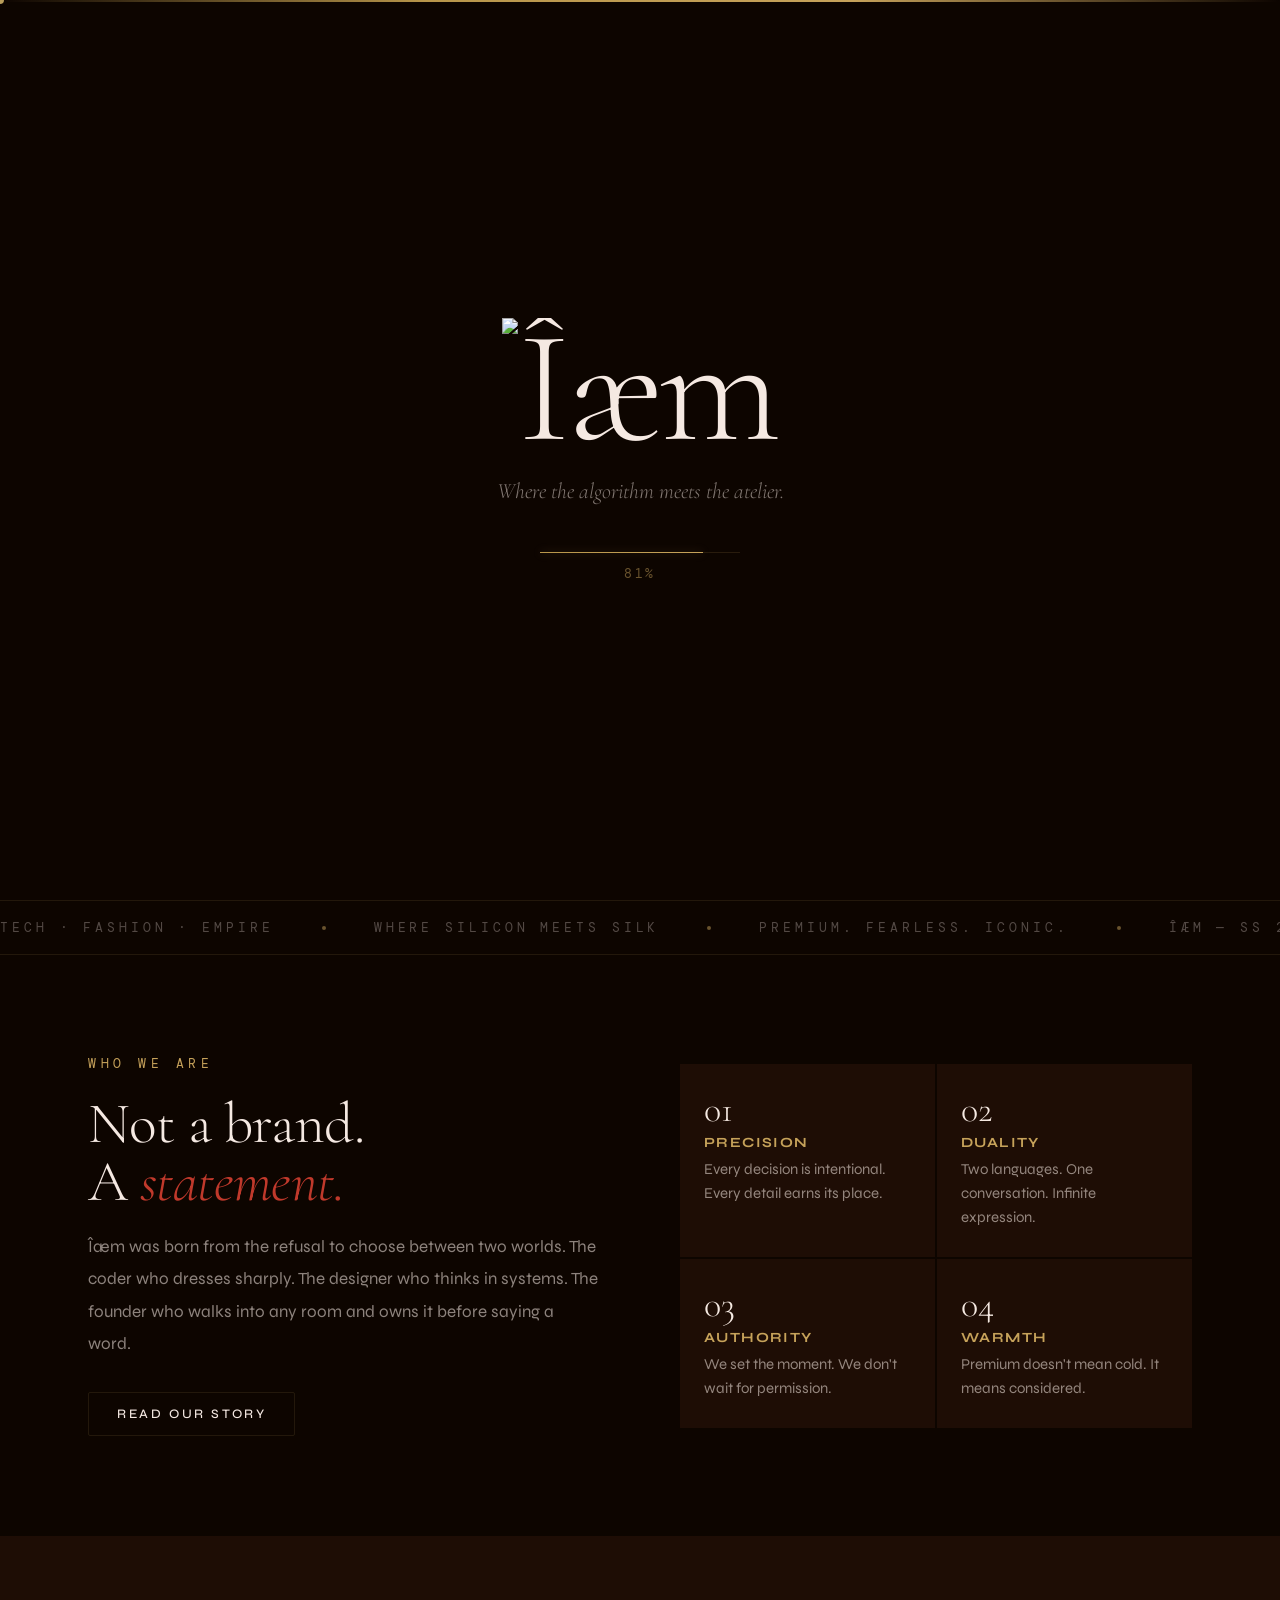
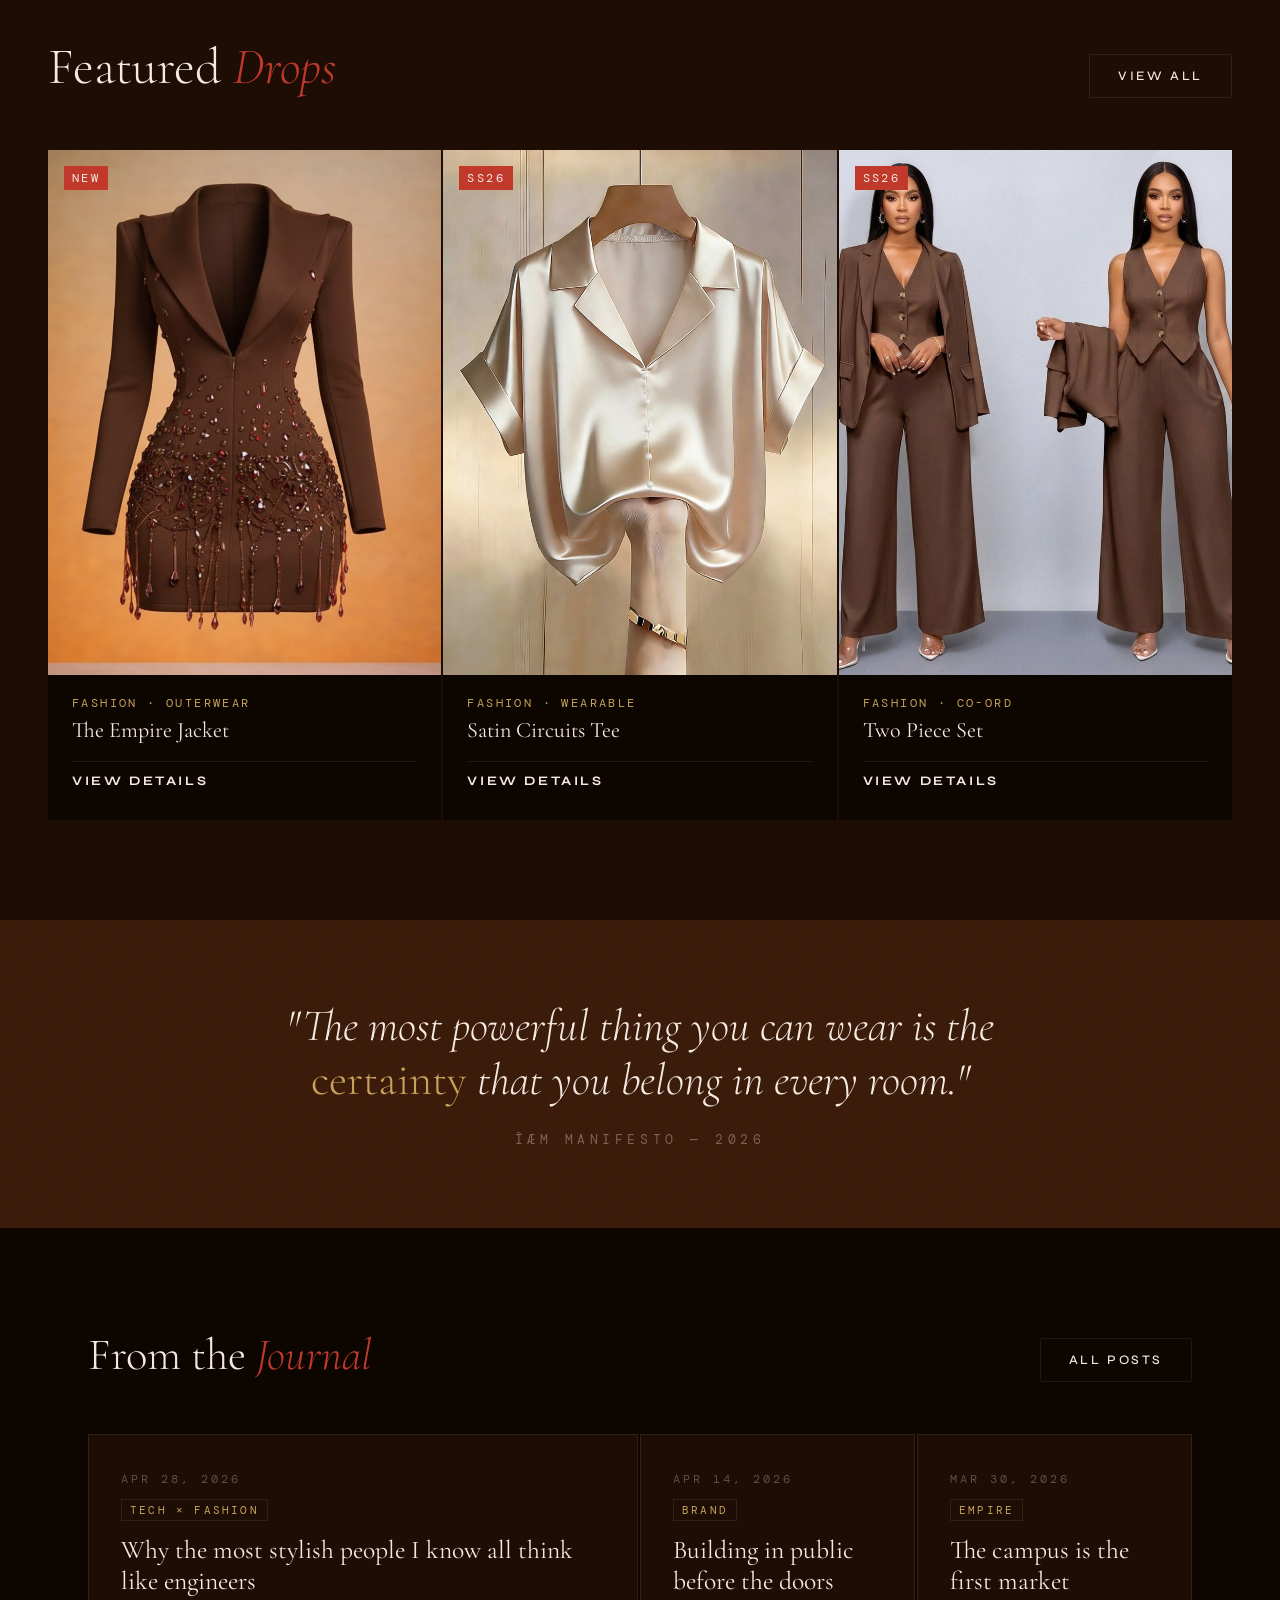
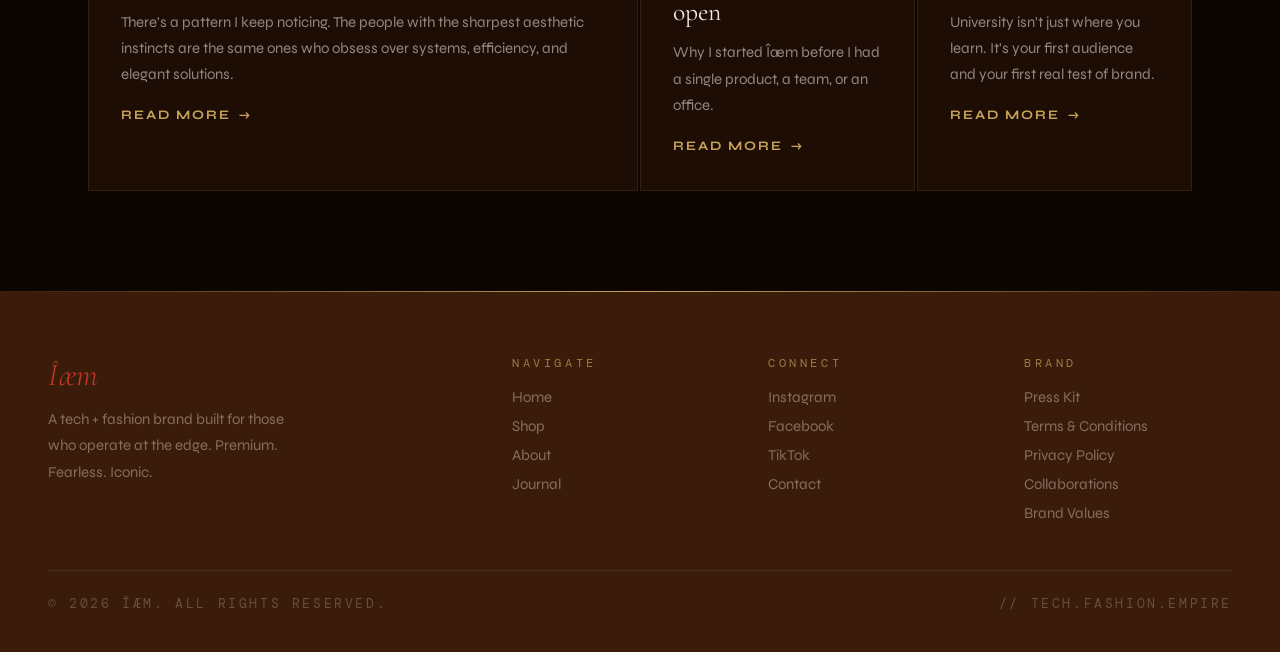
==== commit 3da266a0: "Update index.html" ====
--- a/index.html
+++ b/index.html
@@ -49,13 +49,20 @@
         text-align: center;
       }
     </style>
+    <!-- Favicon -->
+    <!-- Favicon -->
+    <link rel="icon" type="image/png" href="images/favicon.png" />
+    <link rel="shortcut icon" type="image/png" href="images/favicon.png" />
+    <link rel="apple-touch-icon" href="images/favicon.png" />
   </head>
   <body>
     <div class="splash" id="splash">
       <div class="splash-left" id="splashLeft"></div>
       <div class="splash-right" id="splashRight"></div>
       <div class="splash-content" id="splashContent">
-        <div class="splash-logo"><em>Îæm</em></div>
+        <div class="splash-logo">
+          <img src="images/favicon.png" alt="Îæm" class="splash-logo-img" />
+        </div>
         <div class="splash-tagline">Where the algorithm meets the atelier.</div>
         <div class="splash-bar-wrap">
           <div class="splash-bar" id="splashBar"></div>
@@ -74,8 +81,9 @@
           showPage('home');
           return false;
         "
-        ><em>Îæm</em></a
       >
+        <img src="images/favicon.png" alt="Îæm" class="nav-logo-img" />
+      </a>
       <ul class="nav-links">
         <li>
           <a
@@ -115,6 +123,16 @@
               return false;
             "
             >Journal</a
+          >
+        </li>
+        <li>
+          <a
+            href="#"
+            onclick="
+              showPage('how-it-works');
+              return false;
+            "
+            >How It Works</a
           >
         </li>
         <li>
@@ -150,6 +168,7 @@
       <a href="#" onclick="navTo('shop')">Shop</a>
       <a href="#" onclick="navTo('about')">About</a>
       <a href="#" onclick="navTo('journal')">Journal</a>
+      <a href="#" onclick="navTo('how-it-works')">How It Works</a>
       <a href="#" onclick="navTo('contact')">Contact</a>
       <button class="mobile-theme-toggle" onclick="toggleTheme()">
         <div class="toggle-track"><div class="toggle-thumb"></div></div>
@@ -1014,54 +1033,273 @@
               <span class="cc-val">Îæmhq</span>
             </a>
           </div>
-        </div>
+
+          <!-- How It Works Teaser -->
+          <div class="contact-process">
+            <p class="contact-process-label">How It Works</p>
+            <div class="process-steps">
+              <div class="process-step">
+                <span class="process-num">01</span>
+                <span class="process-text">Browse & Enquire</span>
+              </div>
+              <div class="process-step">
+                <span class="process-num">02</span>
+                <span class="process-text">Measurements Confirmed</span>
+              </div>
+              <div class="process-step">
+                <span class="process-num">03</span>
+                <span class="process-text">Made to Order</span>
+              </div>
+              <div class="process-step">
+                <span class="process-num">04</span>
+                <span class="process-text">Delivered to You</span>
+              </div>
+            </div>
+          </div>
+        </div>
+
         <div class="contact-right">
-          <form action="https://formspree.io/f/mlgzgqdn" method="post">
-            <p class="contact-form-label">Send a Message</p>
+          <!-- Order Enquiry Form -->
+          <form
+            action="https://formspree.io/f/mlgzgqdn"
+            method="post"
+            id="orderForm"
+          >
+            <p class="contact-form-label">Order Enquiry</p>
+            <p class="form-subtitle">
+              Tell us what you're interested in. We'll respond within 24 hours.
+            </p>
+
             <div class="form-group">
-              <label class="form-label" for="name">Name</label>
+              <label class="form-label" for="fullName">Full Name *</label>
               <input
                 class="form-input"
                 type="text"
-                id="name"
-                placeholder="Your name"
-                name="name"
+                id="fullName"
+                name="fullName"
+                placeholder="Your full name"
+                required
               />
             </div>
+
             <div class="form-group">
-              <label class="form-label" for="email">Email</label>
+              <label class="form-label" for="whatsapp">WhatsApp Number *</label>
               <input
                 class="form-input"
-                type="email"
-                id="email"
-                placeholder="your@email.com"
-                name="email"
+                type="tel"
+                id="whatsapp"
+                name="whatsapp"
+                placeholder="+234..."
+                required
               />
             </div>
+
             <div class="form-group">
-              <label class="form-label" for="subject">Subject</label>
-              <input
+              <label class="form-label" for="productInterest"
+                >Product Interest *</label
+              >
+              <select
                 class="form-input"
-                type="text"
-                id="subject"
-                placeholder="Collaboration / Press / General"
-                name="subject"
-              />
-            </div>
+                id="productInterest"
+                name="productInterest"
+                required
+              >
+                <option value="">Select a product...</option>
+                <option value="empire-jacket">The Empire Jacket</option>
+                <option value="silk-tee">Satin Circuits Tee</option>
+                <option value="two-piece">Two Piece Set</option>
+                <option value="coffee-trench">Coffee Trench</option>
+                <option value="smart-band">Cherry Smart Band</option>
+                <option value="gold-chain">Imperial Gold Chain</option>
+                <option value="interface-cap">Interface Cap</option>
+                <option value="ankara-gown">Ankara Gown</option>
+                <option value="lace-high-neck-gown">Lace High Neck Gown</option>
+                <option value="blazzer-fashion">Blazzer Fashion</option>
+                <option value="asymmetric-rose-gown">
+                  Asymmetric Rose Gown
+                </option>
+                <option value="prom-gown">Prom Gown</option>
+                <option value="chiffon-evening-gown">
+                  Chiffon Evening Gown
+                </option>
+                <option value="asymmetric-gown">Asymmetric Gown</option>
+                <option value="v-neck-button-gown">V-Neck Button Gown</option>
+                <option value="classy-ankara-gown">Classy Ankara Gown</option>
+                <option value="lace-round-neck-gown">
+                  Lace Round Neck Gown
+                </option>
+                <option value="velvet-evening-gown">Velvet Evening Gown</option>
+                <option value="v-neck-velvet-gown">V-Neck Velvet Gown</option>
+                <option value="velvet-gown">Velvet Gown</option>
+                <option value="spring-dress">Spring Dress</option>
+                <option value="pink-dress">Pink Dress</option>
+                <option value="red-dress">Red Dress</option>
+                <option value="mesh-gown">Mesh Gown</option>
+                <option value="orbit-two-piece">Orbit Two Piece</option>
+                <option value="trending-two-piece">Trending Two Piece</option>
+                <option value="velvet-dress">Velvet Dress</option>
+                <option value="bubu-gown">Bubu Gown</option>
+                <option value="jumpsuit">Jumpsuit</option>
+                <option value="gingham-gathers">Gingham Gathers</option>
+                <option value="custom">Custom Piece</option>
+                <option value="other">Other</option>
+              </select>
+            </div>
+
             <div class="form-group">
-              <label class="form-label">Message</label>
+              <label class="form-label" for="colourPreference"
+                >Colour Preference</label
+              >
+              <div class="colour-preference">
+                <button
+                  type="button"
+                  class="colour-option"
+                  data-colour="Coffee Brown"
+                  style="background: #4b2e2b"
+                  title="Coffee Brown"
+                ></button>
+                <button
+                  type="button"
+                  class="colour-option"
+                  data-colour="Soft Black"
+                  style="background: #1c1412"
+                  title="Soft Black"
+                ></button>
+                <button
+                  type="button"
+                  class="colour-option"
+                  data-colour="Cream"
+                  style="background: #f5e9e2; border: 1px solid #ccc"
+                  title="Cream"
+                ></button>
+                <button
+                  type="button"
+                  class="colour-option"
+                  data-colour="Cherry Red"
+                  style="background: #8b0000"
+                  title="Cherry Red"
+                ></button>
+                <button
+                  type="button"
+                  class="colour-option"
+                  data-colour="Navy Blue"
+                  style="background: #000080"
+                  title="Navy Blue"
+                ></button>
+                <button
+                  type="button"
+                  class="colour-option"
+                  data-colour="Forest Green"
+                  style="background: #003314"
+                  title="Forest Green"
+                ></button>
+                <input
+                  type="hidden"
+                  id="selectedColour"
+                  name="selectedColour"
+                  value=""
+                />
+              </div>
+            </div>
+
+            <div class="form-group">
+              <label class="form-label" for="source"
+                >How did you hear about Îæm?</label
+              >
+              <select class="form-input" id="source" name="source">
+                <option value="">Select...</option>
+                <option value="instagram">Instagram</option>
+                <option value="tiktok">TikTok</option>
+                <option value="facebook">Facebook</option>
+                <option value="referral">Referral</option>
+                <option value="website">Website</option>
+                <option value="other">Other</option>
+              </select>
+            </div>
+
+            <div class="form-group">
+              <label class="form-label" for="notes">Additional Notes</label>
               <textarea
                 class="form-input"
-                placeholder="Tell us what you're building..."
-                id="message"
-                name="message"
+                id="notes"
+                name="notes"
+                placeholder="Tell us about your size, occasion, timeline, or anything else..."
               ></textarea>
             </div>
+
+            <input
+              type="hidden"
+              name="_subject"
+              value="New Îæm Order Enquiry"
+            />
             <input type="hidden" name="_gotcha" />
             <button type="submit" class="btn-primary btn-fullwidth">
-              Send Message
+              Submit Enquiry
             </button>
+            <p class="form-note">
+              We'll contact you within 24 hours to confirm details and
+              measurements.
+            </p>
           </form>
+
+          <!-- General Contact Form (collapsible) -->
+          <details class="general-contact">
+            <summary>General Enquiries / Collaborations</summary>
+            <form
+              action="https://formspree.io/f/mlgzgqdn"
+              method="post"
+              style="margin-top: 20px"
+            >
+              <div class="form-group">
+                <label class="form-label" for="name">Name</label>
+                <input
+                  class="form-input"
+                  type="text"
+                  id="name"
+                  placeholder="Your name"
+                  name="name"
+                />
+              </div>
+              <div class="form-group">
+                <label class="form-label" for="email">Email</label>
+                <input
+                  class="form-input"
+                  type="email"
+                  id="email"
+                  placeholder="your@email.com"
+                  name="email"
+                />
+              </div>
+              <div class="form-group">
+                <label class="form-label" for="subject">Subject</label>
+                <input
+                  class="form-input"
+                  type="text"
+                  id="subject"
+                  placeholder="Collaboration / Press / General"
+                  name="subject"
+                />
+              </div>
+              <div class="form-group">
+                <label class="form-label">Message</label>
+                <textarea
+                  class="form-input"
+                  placeholder="Tell us what you're building..."
+                  id="message"
+                  name="message"
+                ></textarea>
+              </div>
+              <input
+                type="hidden"
+                name="_subject"
+                value="New Îæm General Enquiry"
+              />
+              <input type="hidden" name="_gotcha" />
+              <button type="submit" class="btn-primary btn-fullwidth">
+                Send Message
+              </button>
+            </form>
+          </details>
         </div>
       </div>
     </div>
@@ -1125,6 +1363,20 @@
             >
               Order via WhatsApp
             </a>
+            <p class="modal-note" style="margin-top: 8px">
+              Or use our
+              <a
+                href="#"
+                onclick="
+                  closeModalBtn();
+                  showPage('contact');
+                  return false;
+                "
+                style="color: var(--gold-use); text-decoration: underline"
+                >order enquiry form</a
+              >
+            </p>
+            <br />
             <p class="modal-note">
               We'll confirm your size, measurements, and delivery details
               personally.
@@ -1134,6 +1386,83 @@
       </div>
     </div>
 
+    <!-- ═══ HOW IT WORKS PAGE ═══ -->
+    <div class="page" id="page-how-it-works">
+      <div class="page-header">
+        <p class="page-header-eyebrow">The Îæm Process</p>
+        <h1 class="page-header-title">How It <em>Works</em></h1>
+      </div>
+
+      <div class="how-it-works-container">
+        <div class="hiw-step">
+          <div class="hiw-num">01</div>
+          <div class="hiw-content">
+            <h3 class="hiw-title">Browse & Enquire</h3>
+            <p class="hiw-desc">
+              Explore the collection. When something speaks to you, submit an
+              enquiry or message us directly on WhatsApp. Tell us what you're
+              interested in and any preferences you have.
+            </p>
+          </div>
+        </div>
+
+        <div class="hiw-step">
+          <div class="hiw-num">02</div>
+          <div class="hiw-content">
+            <h3 class="hiw-title">Measurements & Confirmation</h3>
+            <p class="hiw-desc">
+              We send you a simple measurement guide. You provide your
+              measurements, we confirm the details, agree on pricing, and your
+              order is confirmed.
+            </p>
+          </div>
+        </div>
+
+        <div class="hiw-step">
+          <div class="hiw-num">03</div>
+          <div class="hiw-content">
+            <h3 class="hiw-title">Made to Order</h3>
+            <p class="hiw-desc">
+              Your piece is crafted specifically for you. This isn't mass
+              production — it's precision work. We keep you updated throughout
+              the process.
+            </p>
+          </div>
+        </div>
+
+        <div class="hiw-step">
+          <div class="hiw-num">04</div>
+          <div class="hiw-content">
+            <h3 class="hiw-title">Quality Check & Delivery</h3>
+            <p class="hiw-desc">
+              Every piece goes through a final quality check before delivery. We
+              ensure it meets the Îæm standard — then it's on its way to you.
+            </p>
+          </div>
+        </div>
+      </div>
+
+      <div class="hiw-cta">
+        <a
+          href="#"
+          class="btn-primary"
+          onclick="
+            showPage('shop');
+            return false;
+          "
+          >Browse Collection</a
+        >
+        <a
+          href="#"
+          class="btn-secondary"
+          onclick="
+            showPage('contact');
+            return false;
+          "
+          >Start an Enquiry</a
+        >
+      </div>
+    </div>
     <script src="products.js"></script>
     <script src="script.js"></script>
   </body>
--- a/style.css
+++ b/style.css
@@ -147,7 +147,7 @@
 }
 .nav-links a {
   font-family: var(--font-s);
-  font-size: 10px;
+  font-size: 13px;
   font-weight: 500;
   letter-spacing: 0.25em;
   text-transform: uppercase;
@@ -184,7 +184,7 @@
   border-radius: 2px;
   color: var(--text2);
   font-family: var(--font-m);
-  font-size: 9px;
+  font-size: 12px;
   letter-spacing: 0.25em;
   text-transform: uppercase;
   transition: all 0.3s var(--ease);
@@ -274,7 +274,7 @@
 }
 .hero-eyebrow {
   font-family: var(--font-m);
-  font-size: 10px;
+  font-size: 13px;
   letter-spacing: 0.4em;
   text-transform: uppercase;
   color: var(--gold-use);
@@ -307,7 +307,7 @@
 }
 .hero-desc {
   font-family: var(--font-s);
-  font-size: 13px;
+  font-size: 16px;
   line-height: 1.85;
   color: var(--text2);
   max-width: 380px;
@@ -338,7 +338,7 @@
 }
 .hero-meta-label {
   font-family: var(--font-m);
-  font-size: 9px;
+  font-size: 12px;
   letter-spacing: 0.2em;
   text-transform: uppercase;
   color: var(--text3);
@@ -379,7 +379,7 @@
 }
 .lb-tag {
   font-family: var(--font-m);
-  font-size: 8px;
+  font-size: 11px;
   letter-spacing: 0.25em;
   text-transform: uppercase;
   color: var(--gold-use);
@@ -389,7 +389,7 @@
 }
 .lb-name {
   font-family: var(--font-d);
-  font-size: 16px;
+  font-size: 19px;
   font-weight: 300;
   color: var(--text);
   line-height: 1.2;
@@ -465,7 +465,7 @@
   align-items: center;
   gap: 12px;
   font-family: var(--font-m);
-  font-size: 9px;
+  font-size: 12px;
   letter-spacing: 0.3em;
   text-transform: uppercase;
   color: var(--text3);
@@ -495,7 +495,7 @@
 }
 .strip-item {
   font-family: var(--font-m);
-  font-size: 10px;
+  font-size: 13px;
   letter-spacing: 0.3em;
   text-transform: uppercase;
   color: var(--text3);
@@ -523,7 +523,7 @@
   background: var(--accent);
   color: #f5e9e2;
   font-family: var(--font-s);
-  font-size: 10px;
+  font-size: 13px;
   font-weight: 700;
   letter-spacing: 0.2em;
   text-transform: uppercase;
@@ -544,7 +544,7 @@
   background: transparent;
   color: var(--text);
   font-family: var(--font-s);
-  font-size: 10px;
+  font-size: 13px;
   font-weight: 500;
   letter-spacing: 0.2em;
   text-transform: uppercase;
@@ -565,7 +565,7 @@
   background: transparent;
   color: var(--text);
   font-family: var(--font-s);
-  font-size: 10px;
+  font-size: 13px;
   font-weight: 700;
   letter-spacing: 0.2em;
   text-transform: uppercase;
@@ -596,7 +596,7 @@
 }
 .at-label {
   font-family: var(--font-m);
-  font-size: 10px;
+  font-size: 13px;
   letter-spacing: 0.35em;
   text-transform: uppercase;
   color: var(--gold-use);
@@ -617,7 +617,7 @@
 }
 .at-body {
   font-family: var(--font-s);
-  font-size: 14px;
+  font-size: 17px;
   line-height: 1.9;
   color: var(--text2);
   margin-bottom: 32px;
@@ -645,7 +645,7 @@
 }
 .at-card-label {
   font-family: var(--font-s);
-  font-size: 11px;
+  font-size: 14px;
   font-weight: 700;
   letter-spacing: 0.1em;
   text-transform: uppercase;
@@ -654,7 +654,7 @@
 }
 .at-card-desc {
   font-family: var(--font-s);
-  font-size: 12px;
+  font-size: 15px;
   line-height: 1.6;
   color: var(--text2);
 }
@@ -727,7 +727,7 @@
   top: 16px;
   left: 16px;
   font-family: var(--font-m);
-  font-size: 9px;
+  font-size: 12px;
   letter-spacing: 0.2em;
   text-transform: uppercase;
   background: var(--accent);
@@ -740,7 +740,7 @@
 }
 .product-category {
   font-family: var(--font-m);
-  font-size: 9px;
+  font-size: 12px;
   letter-spacing: 0.2em;
   text-transform: uppercase;
   color: var(--gold-use);
@@ -748,14 +748,14 @@
 }
 .product-name {
   font-family: var(--font-d);
-  font-size: 20px;
+  font-size: 22px;
   font-weight: 400;
   color: var(--text);
   margin-bottom: 6px;
 }
 .product-price {
   font-family: var(--font-s);
-  font-size: 13px;
+  font-size: 16px;
   font-weight: 700;
   color: var(--text2);
 }
@@ -799,7 +799,7 @@
 }
 .manifesto-attr {
   font-family: var(--font-m);
-  font-size: 10px;
+  font-size: 13px;
   letter-spacing: 0.35em;
   text-transform: uppercase;
   color: rgba(245, 233, 226, 0.35);
@@ -861,7 +861,7 @@
 }
 .jc-date {
   font-family: var(--font-m);
-  font-size: 9px;
+  font-size: 12px;
   letter-spacing: 0.25em;
   text-transform: uppercase;
   color: var(--text3);
@@ -870,7 +870,7 @@
 .jc-tag {
   display: inline-block;
   font-family: var(--font-m);
-  font-size: 8px;
+  font-size: 11px;
   letter-spacing: 0.2em;
   text-transform: uppercase;
   color: var(--gold-use);
@@ -888,7 +888,7 @@
 }
 .jc-excerpt {
   font-family: var(--font-s);
-  font-size: 12px;
+  font-size: 15px;
   line-height: 1.75;
   color: var(--text2);
 }
@@ -898,7 +898,7 @@
   gap: 8px;
   margin-top: 20px;
   font-family: var(--font-s);
-  font-size: 10px;
+  font-size: 13px;
   font-weight: 700;
   letter-spacing: 0.15em;
   text-transform: uppercase;
@@ -918,7 +918,7 @@
 }
 .page-header-eyebrow {
   font-family: var(--font-m);
-  font-size: 10px;
+  font-size: 13px;
   letter-spacing: 0.35em;
   text-transform: uppercase;
   color: var(--gold-use);
@@ -950,7 +950,7 @@
 }
 .sidebar-label {
   font-family: var(--font-m);
-  font-size: 9px;
+  font-size: 12px;
   letter-spacing: 0.3em;
   text-transform: uppercase;
   color: var(--text3);
@@ -962,7 +962,7 @@
 }
 .filter-item {
   font-family: var(--font-s);
-  font-size: 12px;
+  font-size: 15px;
   color: var(--text2);
   padding: 6px 0;
   display: block;
@@ -1052,21 +1052,21 @@
 }
 .pillar-num {
   font-family: var(--font-m);
-  font-size: 10px;
+  font-size: 13px;
   letter-spacing: 0.2em;
   color: var(--gold-use);
   margin-bottom: 10px;
 }
 .pillar-title {
   font-family: var(--font-d);
-  font-size: 24px;
+  font-size: 26px;
   font-weight: 600;
   color: var(--text);
   margin-bottom: 8px;
 }
 .pillar-desc {
   font-family: var(--font-s);
-  font-size: 13px;
+  font-size: 16px;
   line-height: 1.7;
   color: var(--text2);
 }
@@ -1079,7 +1079,7 @@
 }
 .about-body-label {
   font-family: var(--font-m);
-  font-size: 10px;
+  font-size: 13px;
   letter-spacing: 0.35em;
   text-transform: uppercase;
   color: var(--gold-use);
@@ -1089,7 +1089,7 @@
 }
 .about-body-text {
   font-family: var(--font-s);
-  font-size: 15px;
+  font-size: 18px;
   line-height: 2;
   color: var(--text2);
 }
@@ -1194,14 +1194,14 @@
 }
 .cc-icon {
   font-family: var(--font-m);
-  font-size: 10px;
+  font-size: 13px;
   letter-spacing: 0.15em;
   color: var(--gold-use);
   width: 80px;
 }
 .cc-val {
   font-family: var(--font-s);
-  font-size: 13px;
+  font-size: 16px;
   color: var(--text);
 }
 .contact-right {
@@ -1213,7 +1213,7 @@
 }
 .contact-form-label {
   font-family: var(--font-m);
-  font-size: 10px;
+  font-size: 13px;
   letter-spacing: 0.35em;
   text-transform: uppercase;
   color: var(--gold-use);
@@ -1226,7 +1226,7 @@
 }
 .form-label {
   font-family: var(--font-m);
-  font-size: 9px;
+  font-size: 12px;
   letter-spacing: 0.2em;
   text-transform: uppercase;
   color: var(--text3);
@@ -1236,7 +1236,7 @@
   border: 1px solid var(--border);
   padding: 12px 16px;
   font-family: var(--font-s);
-  font-size: 13px;
+  font-size: 16px;
   color: var(--text);
   outline: none;
   transition:
@@ -1293,14 +1293,14 @@
 }
 .footer-brand-desc {
   font-family: var(--font-s);
-  font-size: 12px;
+  font-size: 15px;
   line-height: 1.75;
   color: rgba(245, 233, 226, 0.4);
   max-width: 260px;
 }
 .footer-col-title {
   font-family: var(--font-m);
-  font-size: 9px;
+  font-size: 12px;
   letter-spacing: 0.3em;
   text-transform: uppercase;
   color: var(--gold-light);
@@ -1315,7 +1315,7 @@
 }
 .footer-links a {
   font-family: var(--font-s);
-  font-size: 12px;
+  font-size: 15px;
   color: rgba(245, 233, 226, 0.4);
   text-decoration: none;
   transition: color 0.2s;
@@ -1334,7 +1334,7 @@
 }
 .footer-copy {
   font-family: var(--font-m);
-  font-size: 10px;
+  font-size: 13px;
   letter-spacing: 0.2em;
   color: rgba(245, 233, 226, 0.25);
   text-transform: uppercase;
@@ -1427,7 +1427,7 @@
 }
 .mobile-menu a {
   font-family: var(--font-s);
-  font-size: 11px;
+  font-size: 14px;
   font-weight: 500;
   letter-spacing: 0.25em;
   text-transform: uppercase;
@@ -1453,7 +1453,7 @@
   right: 32px;
   top: 50%;
   transform: translateY(-50%);
-  font-size: 10px;
+  font-size: 13px;
   color: var(--gold-use);
   opacity: 0;
   transition: opacity 0.2s;
@@ -1473,7 +1473,7 @@
   padding: 16px 32px;
   color: var(--text2);
   font-family: var(--font-m);
-  font-size: 11px;
+  font-size: 14px;
   font-weight: 500;
   letter-spacing: 0.25em;
   text-transform: uppercase;
@@ -1621,7 +1621,7 @@
 }
 .splash-percent {
   font-family: var(--font-m);
-  font-size: 10px;
+  font-size: 13px;
   letter-spacing: 0.2em;
   color: rgba(198, 162, 90, 0.5);
   opacity: 0;
@@ -1654,7 +1654,7 @@
 }
 .article-back a {
   font-family: var(--font-m);
-  font-size: 10px;
+  font-size: 13px;
   letter-spacing: 0.25em;
   text-transform: uppercase;
   color: var(--gold-use);
@@ -1680,14 +1680,14 @@
 }
 .article-date {
   font-family: var(--font-m);
-  font-size: 10px;
+  font-size: 13px;
   letter-spacing: 0.25em;
   text-transform: uppercase;
   color: var(--text3);
 }
 .article-tag {
   font-family: var(--font-m);
-  font-size: 9px;
+  font-size: 12px;
   letter-spacing: 0.2em;
   text-transform: uppercase;
   color: var(--gold-use);
@@ -1739,7 +1739,7 @@
 }
 .article-body {
   font-family: var(--font-s);
-  font-size: 16px;
+  font-size: 19px;
   line-height: 2;
   color: var(--text2);
   margin-bottom: 80px;
@@ -1790,7 +1790,7 @@
 }
 .article-footer-label {
   font-family: var(--font-m);
-  font-size: 10px;
+  font-size: 13px;
   letter-spacing: 0.35em;
   text-transform: uppercase;
   color: var(--gold-use);
@@ -1814,7 +1814,7 @@
 }
 .anc-tag {
   font-family: var(--font-m);
-  font-size: 9px;
+  font-size: 12px;
   letter-spacing: 0.2em;
   text-transform: uppercase;
   color: var(--gold-use);
@@ -1837,7 +1837,7 @@
   background: #25d366;
   color: #ffffff;
   font-family: var(--font-s);
-  font-size: 10px;
+  font-size: 13px;
   font-weight: 700;
   letter-spacing: 0.2em;
   text-transform: uppercase;
@@ -1905,21 +1905,24 @@
   position: absolute;
   top: 16px;
   right: 16px;
-  background: none;
+  background: var(--bg);
   border: 1px solid var(--border);
-  color: var(--text2);
-  width: 32px;
-  height: 32px;
+  color: var(--text);
+  width: 36px;
+  height: 36px;
   border-radius: 2px;
-  font-size: 12px;
-  z-index: 10;
+  font-size: 15px;
+  z-index: 100;
   transition:
     border-color 0.2s,
-    color 0.2s;
+    color 0.2s,
+    background 0.2s;
+  box-shadow: 0 2px 12px rgba(0, 0, 0, 0.25);
 }
 .modal-close:hover {
+  background: var(--surface2);
   border-color: var(--gold-use);
-  color: var(--text);
+  color: var(--gold-use);
 }
 .modal-inner {
   display: grid;
@@ -1943,7 +1946,7 @@
   top: 16px;
   left: 16px;
   font-family: var(--font-m);
-  font-size: 9px;
+  font-size: 12px;
   letter-spacing: 0.2em;
   text-transform: uppercase;
   background: var(--accent);
@@ -1958,7 +1961,7 @@
 }
 .modal-category {
   font-family: var(--font-m);
-  font-size: 9px;
+  font-size: 12px;
   letter-spacing: 0.25em;
   text-transform: uppercase;
   color: var(--gold-use);
@@ -1978,7 +1981,7 @@
 }
 .modal-desc {
   font-family: var(--font-s);
-  font-size: 13px;
+  font-size: 16px;
   line-height: 1.8;
   color: var(--text2);
 }
@@ -1997,14 +2000,14 @@
 }
 .modal-detail-label {
   font-family: var(--font-m);
-  font-size: 9px;
+  font-size: 12px;
   letter-spacing: 0.2em;
   text-transform: uppercase;
   color: var(--text3);
 }
 .modal-detail-val {
   font-family: var(--font-s);
-  font-size: 13px;
+  font-size: 16px;
   color: var(--text);
 }
 
@@ -2042,20 +2045,20 @@
 }
 
 .modal-price-row {
-  display: flex;
+  display: block;
   align-items: center;
   justify-content: space-between;
 }
 .modal-price-label {
   font-family: var(--font-m);
-  font-size: 10px;
+  font-size: 13px;
   letter-spacing: 0.2em;
   text-transform: uppercase;
   color: var(--text3);
 }
 .modal-price-val {
   font-family: var(--font-d);
-  font-size: 24px;
+  font-size: 20px;
   font-weight: 300;
   color: var(--text);
 }
@@ -2064,7 +2067,7 @@
 }
 .modal-note {
   font-family: var(--font-m);
-  font-size: 15px;
+  font-size: 18px;
   letter-spacing: 0.1em;
   color: var(--text3);
   line-height: 1.6;
@@ -2153,7 +2156,7 @@
   left: 50%;
   transform: translateX(-50%);
   font-family: var(--font-m, "DM Mono", monospace);
-  font-size: 8px;
+  font-size: 11px;
   letter-spacing: 0.15em;
   text-transform: uppercase;
   color: rgba(245, 233, 226, 0.85);
@@ -2255,7 +2258,7 @@
 }
 .sdp-empty-text {
   font-family: var(--font-m);
-  font-size: 10px;
+  font-size: 13px;
   letter-spacing: 0.25em;
   text-transform: uppercase;
   color: var(--text3);
@@ -2288,7 +2291,7 @@
   top: 12px;
   left: 12px;
   font-family: var(--font-m);
-  font-size: 9px;
+  font-size: 12px;
   letter-spacing: 0.2em;
   text-transform: uppercase;
   background: var(--accent);
@@ -2297,7 +2300,7 @@
 }
 .sdp-category {
   font-family: var(--font-m);
-  font-size: 9px;
+  font-size: 12px;
   letter-spacing: 0.25em;
   text-transform: uppercase;
   color: var(--gold-use);
@@ -2317,7 +2320,7 @@
 }
 .sdp-desc {
   font-family: var(--font-s);
-  font-size: 12px;
+  font-size: 15px;
   line-height: 1.8;
   color: var(--text2);
 }
@@ -2336,14 +2339,14 @@
 }
 .sdp-detail-label {
   font-family: var(--font-m);
-  font-size: 9px;
+  font-size: 12px;
   letter-spacing: 0.2em;
   text-transform: uppercase;
   color: var(--text3);
 }
 .sdp-detail-val {
   font-family: var(--font-s);
-  font-size: 12px;
+  font-size: 15px;
   color: var(--text);
   line-height: 1.6;
 }
@@ -2360,20 +2363,20 @@
 }
 .sdp-price-label {
   font-family: var(--font-m);
-  font-size: 10px;
+  font-size: 13px;
   letter-spacing: 0.2em;
   text-transform: uppercase;
   color: var(--text3);
 }
 .sdp-price-val {
   font-family: var(--font-d);
-  font-size: 20px;
+  font-size: 22px;
   font-weight: 300;
   color: var(--text);
 }
 .sdp-note {
   font-family: var(--font-m);
-  font-size: 9px;
+  font-size: 12px;
   letter-spacing: 0.1em;
   color: var(--text3);
   line-height: 1.6;
@@ -2476,10 +2479,10 @@
     padding: 12px 12px;
   }
   .shop-grid-wrap .product-name {
-    font-size: 16px;
+    font-size: 19px;
   }
   .shop-grid-wrap .btn-view {
-    font-size: 9px;
+    font-size: 12px;
     letter-spacing: 0.12em;
   }
   .about-body {
@@ -2509,3 +2512,91 @@
     padding: 28px 24px;
   }
 }
+
+/* ─── SHOP PAGINATION ──────────────────────────────────── */
+.shop-controls {
+  padding: 40px 0 20px;
+  display: flex;
+  flex-direction: column;
+  align-items: center;
+  gap: 20px;
+}
+.shop-count {
+  font-family: var(--font-m);
+  font-size: 13px;
+  letter-spacing: 0.25em;
+  text-transform: uppercase;
+  color: var(--text3);
+  text-align: center;
+}
+.btn-load-more {
+  display: flex;
+  align-items: center;
+  justify-content: center;
+  gap: 10px;
+  background: transparent;
+  color: var(--text);
+  font-family: var(--font-s);
+  font-size: 13px;
+  font-weight: 700;
+  letter-spacing: 0.25em;
+  text-transform: uppercase;
+  padding: 16px 40px;
+  border: 1px solid var(--border);
+  border-radius: 2px;
+  transition:
+    border-color 0.2s,
+    color 0.2s,
+    transform 0.2s var(--ease);
+  width: fit-content;
+}
+.btn-load-more::after {
+  content: "↓";
+  font-size: 15px;
+  transition: transform 0.3s var(--ease);
+}
+.btn-load-more:hover {
+  border-color: var(--gold-use);
+  color: var(--gold-use);
+  transform: translateY(2px);
+}
+.btn-load-more:hover::after {
+  transform: translateY(3px);
+}
+.shop-no-results {
+  padding: 60px 24px;
+  text-align: center;
+  font-family: var(--font-d);
+  font-style: italic;
+  font-size: 22px;
+  font-weight: 300;
+  color: var(--text3);
+}
+/* ─── ACCESSIBILITY IMPROVEMENTS ───────────────────────── */
+.modal-box:focus {
+  outline: none;
+  box-shadow: 0 0 0 2px var(--gold-use);
+}
+
+.colour-swatch:focus-visible,
+.pi-swatch:focus-visible {
+  outline: 2px solid var(--gold-use);
+  outline-offset: 2px;
+}
+
+/* Smooth image transitions in modal */
+.modal-img {
+  transition: opacity 0.3s ease;
+}
+
+/* Respect users who prefer reduced motion */
+@media (prefers-reduced-motion: reduce) {
+  *,
+  *::before,
+  *::after {
+    animation-duration: 0.01ms !important;
+    animation-iteration-count: 1 !important;
+    transition-duration: 0.01ms !important;
+    scroll-behavior: auto !important;
+  }
+}
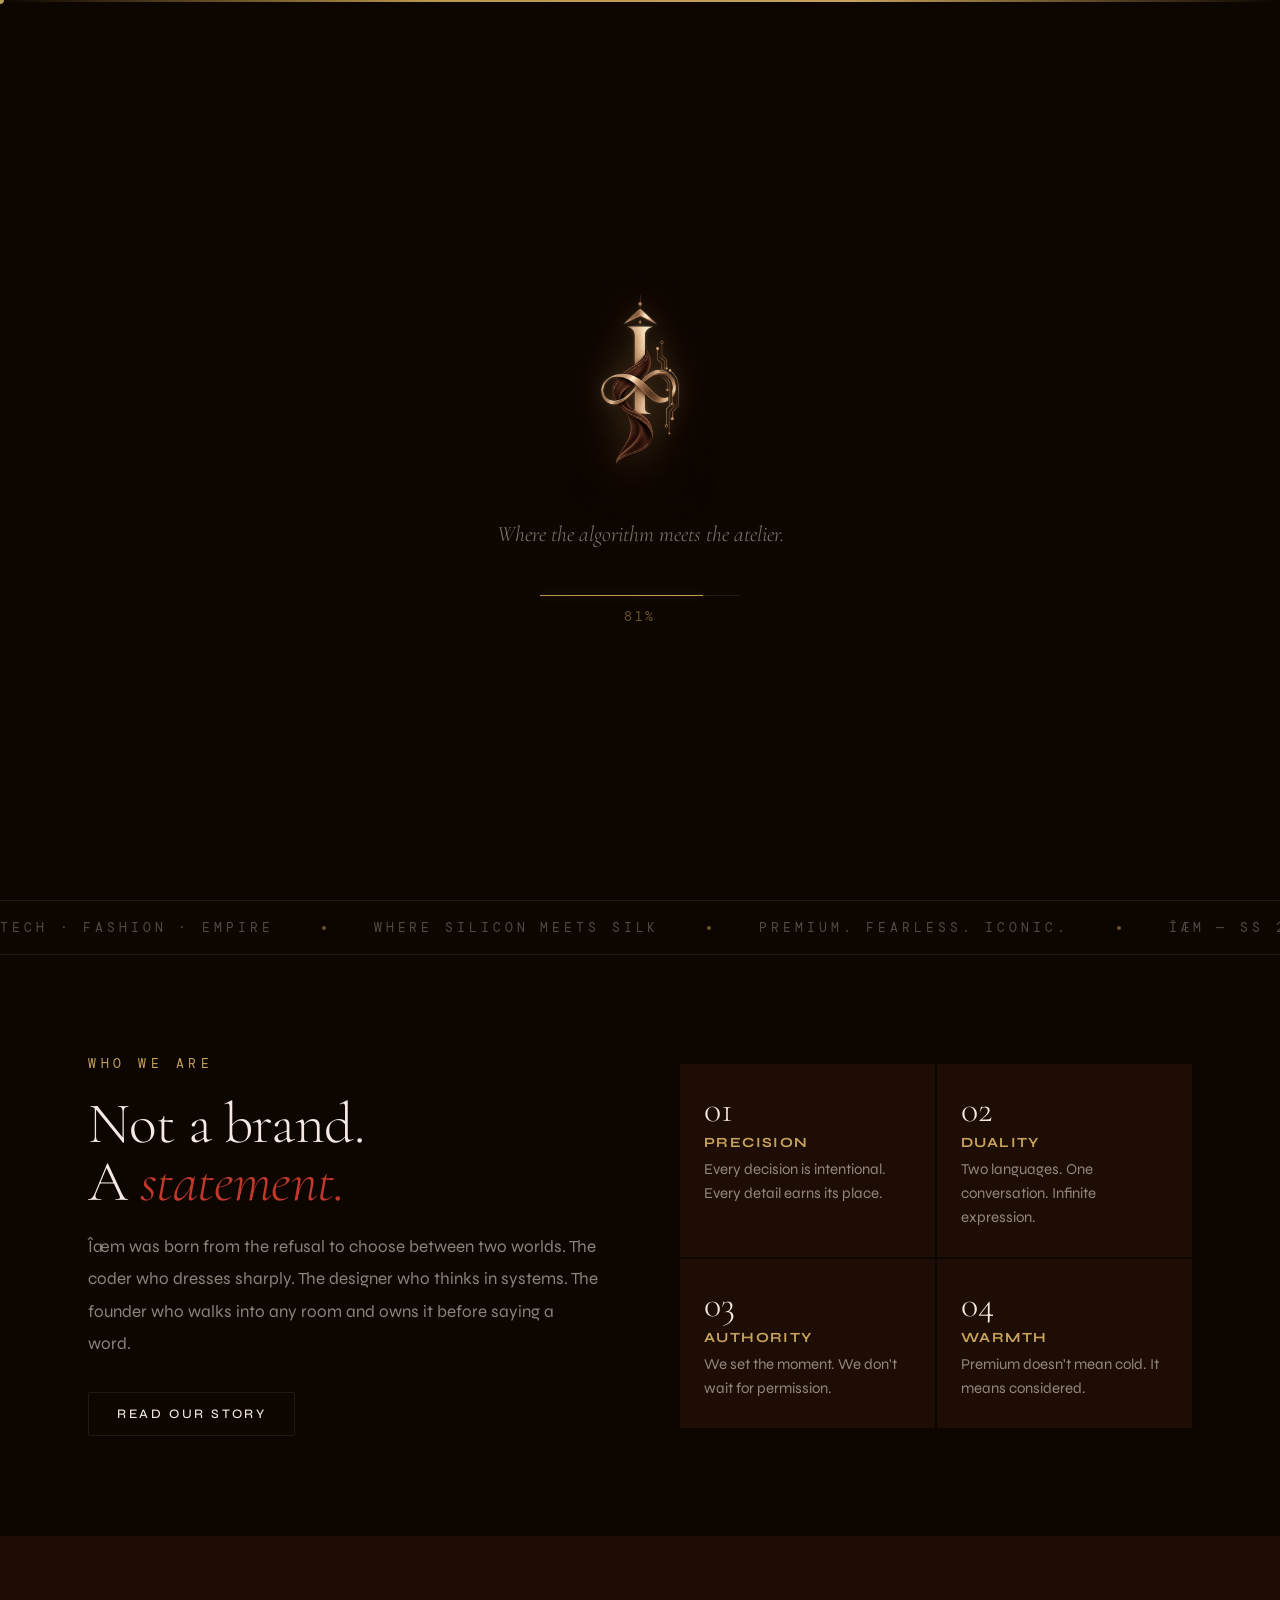
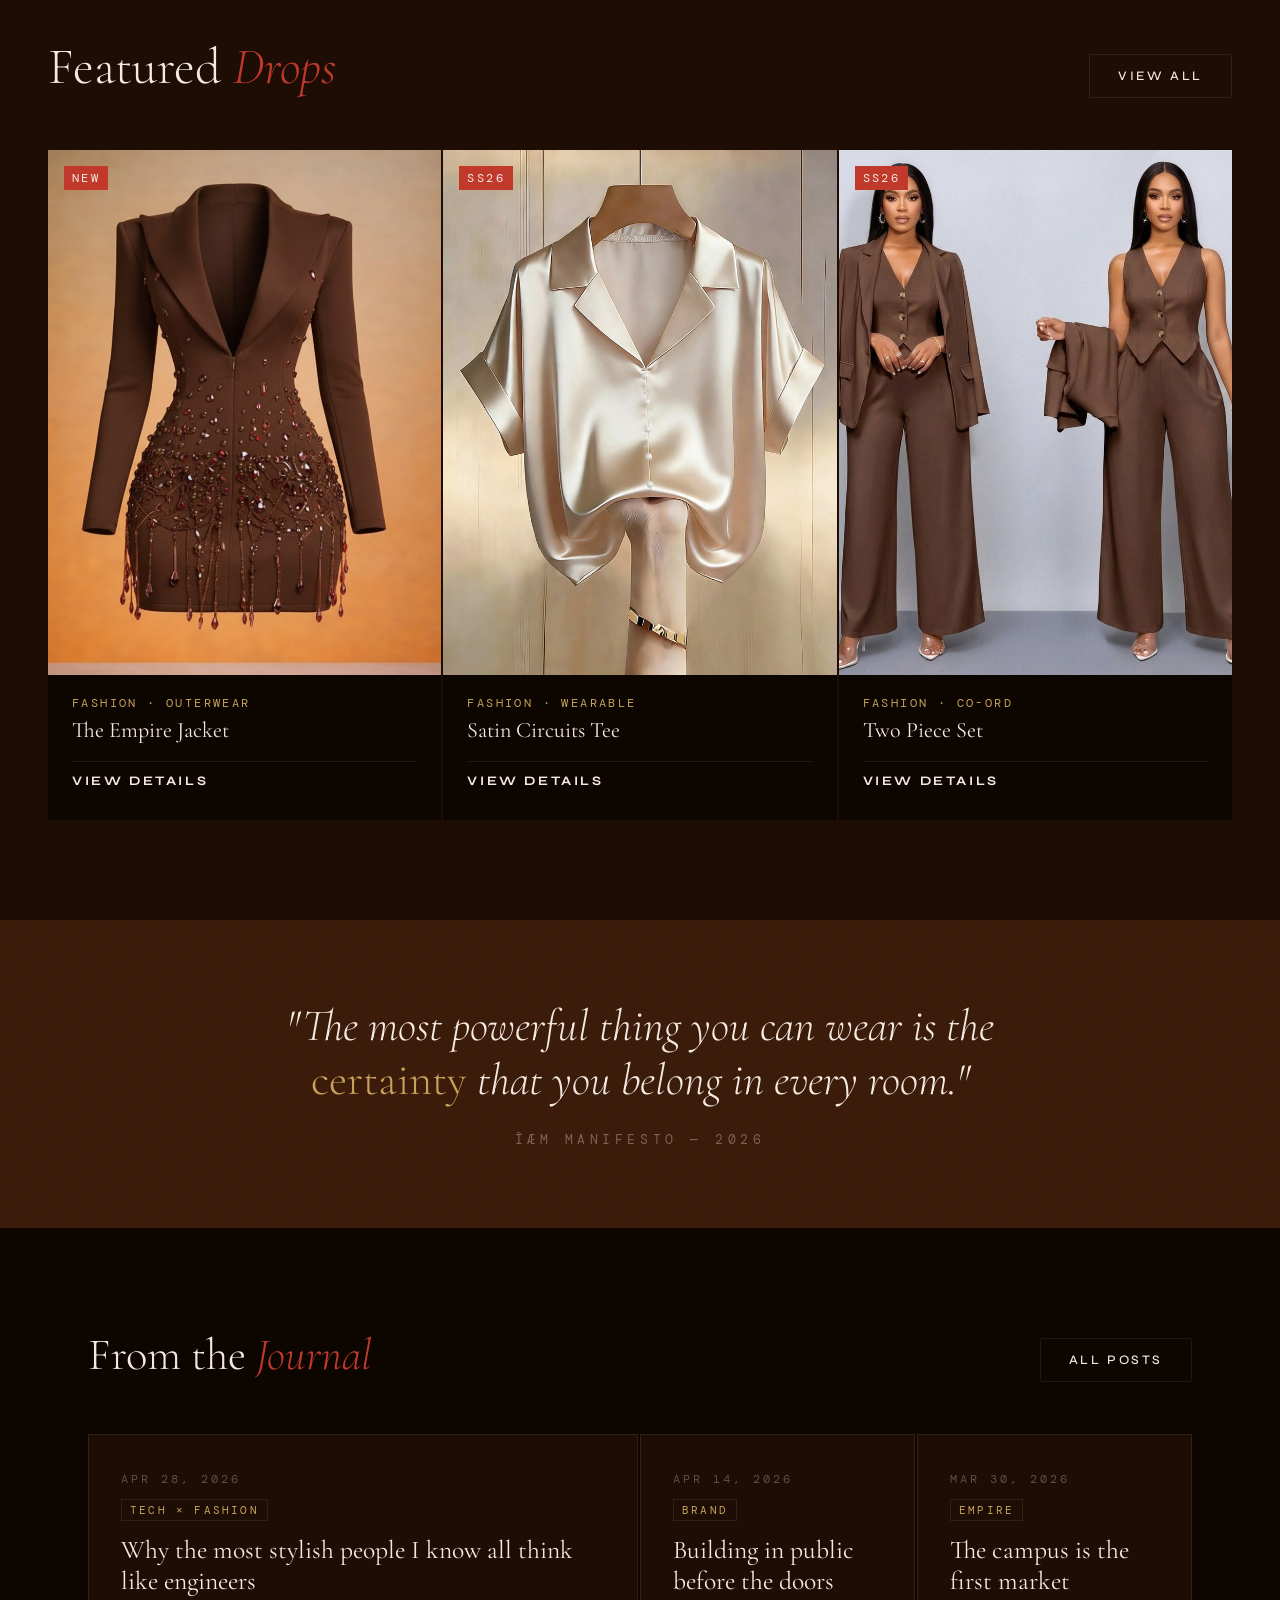
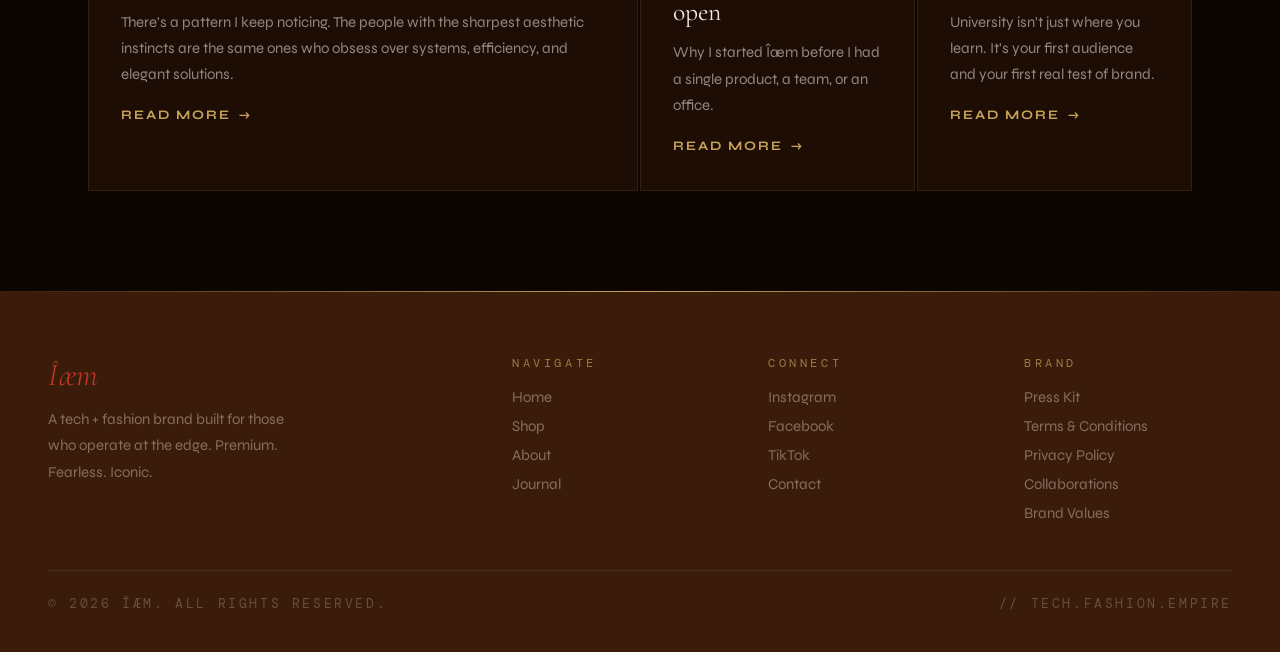
==== commit d6b27ed0: "Update index.html" ====
--- a/index.html
+++ b/index.html
@@ -13,11 +13,6 @@
     <meta property="og:title" content="Îæm — Tech · Fashion · Empire" />
     <meta property="og:description" content="Where code meets cloth." />
     <meta property="og:type" content="website" />
-    <meta property="og:title" content="Îæm — Tech · Fashion · Empire" />
-    <meta
-      property="og:description"
-      content="Where code meets cloth. A fashion tech brand built for those who refuse to separate how they think from how they show up."
-    />
     <meta property="og:site_name" content="Îæm" />
     <meta property="og:locale" content="en_GB" />
     <meta name="twitter:title" content="Îæm — Tech · Fashion · Empire" />
@@ -27,11 +22,20 @@
     />
     <meta name="twitter:card" content="summary_large_image" />
 
+    <!-- Fonts -->
     <link
       href="https://fonts.googleapis.com/css2?family=Cormorant+Garamond:ital,wght@0,300;0,400;0,600;1,300;1,400;1,600&family=Syne:wght@400;500;700;800&family=DM+Mono:ital,wght@0,300;1,300&display=swap"
       rel="stylesheet"
     />
+
+    <!-- Stylesheet -->
     <link rel="stylesheet" href="style.css" />
+
+    <!-- Favicon -->
+    <link rel="icon" type="image/png" href="images/favicon.png" />
+    <link rel="shortcut icon" type="image/png" href="images/favicon.png" />
+    <link rel="apple-touch-icon" href="images/favicon.png" />
+
     <style>
       .page-header-title-large {
         font-size: clamp(40px, 5vw, 72px);
@@ -49,11 +53,6 @@
         text-align: center;
       }
     </style>
-    <!-- Favicon -->
-    <!-- Favicon -->
-    <link rel="icon" type="image/png" href="images/favicon.png" />
-    <link rel="shortcut icon" type="image/png" href="images/favicon.png" />
-    <link rel="apple-touch-icon" href="images/favicon.png" />
   </head>
   <body>
     <div class="splash" id="splash">
--- a/style.css
+++ b/style.css
@@ -1506,7 +1506,6 @@
   background: var(--gold-use);
   transition: transform 0.35s var(--ease);
 }
-
 /* ─── SPLASH ───────────────────────────────────────────── */
 .splash {
   position: fixed;
@@ -1514,6 +1513,7 @@
   z-index: 9999;
   pointer-events: all;
 }
+
 .splash-left,
 .splash-right {
   position: absolute;
@@ -1524,18 +1524,23 @@
   transition: transform 0.9s cubic-bezier(0.76, 0, 0.24, 1);
   z-index: 1;
 }
+
 .splash-left {
   left: 0;
 }
+
 .splash-right {
   right: 0;
 }
+
 .splash.exit .splash-left {
   transform: translateX(-100%);
 }
+
 .splash.exit .splash-right {
   transform: translateX(100%);
 }
+
 .splash-content {
   position: absolute;
   inset: 0;
@@ -1548,9 +1553,11 @@
   pointer-events: none;
   transition: opacity 0.4s ease;
 }
+
 .splash.exit .splash-content {
   opacity: 0;
 }
+
 .splash::before {
   content: "";
   position: absolute;
@@ -1570,26 +1577,31 @@
   transform: scaleX(0);
   transform-origin: left;
 }
+
 @keyframes splashLine {
   to {
     transform: scaleX(1);
   }
 }
+
+/* Logo image styling */
 .splash-logo {
-  font-family: var(--font-d);
-  font-size: clamp(72px, 14vw, 160px);
-  font-weight: 300;
-  line-height: 0.88;
-  letter-spacing: -0.02em;
-  color: #f5e9e2;
   opacity: 0;
   margin-bottom: 20px;
   animation: splashUp 0.8s 0.5s var(--ease) forwards;
 }
+
+.splash-logo-img {
+  width: 150px;
+  height: auto;
+  display: block;
+  filter: drop-shadow(0 0 20px rgba(198, 162, 90, 0.3));
+}
+
 .splash-logo em {
-  font-style: italic;
-  color: #c0392b;
-}
+  display: none;
+}
+
 .splash-tagline {
   font-family: var(--font-d);
   font-style: italic;
@@ -1600,6 +1612,7 @@
   margin-bottom: 48px;
   animation: splashFade 0.6s 0.8s ease forwards;
 }
+
 .splash-bar-wrap {
   width: 200px;
   height: 1px;
@@ -1609,6 +1622,7 @@
   opacity: 0;
   animation: splashFade 0.4s 1s ease forwards;
 }
+
 .splash-bar {
   position: absolute;
   top: 0;
@@ -1619,6 +1633,7 @@
   transition: width 0.05s linear;
   box-shadow: 0 0 8px rgba(198, 162, 90, 0.4);
 }
+
 .splash-percent {
   font-family: var(--font-m);
   font-size: 13px;
@@ -1627,11 +1642,13 @@
   opacity: 0;
   animation: splashFade 0.4s 1s ease forwards;
 }
+
 @keyframes splashFade {
   to {
     opacity: 1;
   }
 }
+
 @keyframes splashUp {
   from {
     opacity: 0;
@@ -1642,10 +1659,18 @@
     transform: translateY(0);
   }
 }
+
 body.splash-active {
   overflow: hidden;
 }
-
+.nav-logo-img {
+  height: 80px;
+  width: auto;
+  display: block;
+}
+.nav-logo em {
+  display: none;
+}
 /* ─── ARTICLE PAGE ─────────────────────────────────────── */
 .article-layout {
   max-width: 720px;
@@ -2600,3 +2625,183 @@
     scroll-behavior: auto !important;
   }
 }
+/* ─── CONTACT PAGE UPGRADES ─────────────────────────────── */
+.contact-process {
+  margin-top: 20px;
+  padding-top: 20px;
+  border-top: 1px solid var(--border);
+}
+
+.contact-process-label {
+  font-family: var(--font-m);
+  font-size: 13px;
+  letter-spacing: 0.35em;
+  text-transform: uppercase;
+  color: var(--gold-use);
+  margin-bottom: 16px;
+}
+
+.process-steps {
+  display: flex;
+  flex-direction: column;
+  gap: 10px;
+}
+
+.process-step {
+  display: flex;
+  align-items: center;
+  gap: 12px;
+}
+
+.process-num {
+  font-family: var(--font-m);
+  font-size: 12px;
+  color: var(--gold-use);
+  width: 24px;
+}
+
+.process-text {
+  font-family: var(--font-s);
+  font-size: 14px;
+  color: var(--text2);
+}
+
+.form-subtitle {
+  font-family: var(--font-s);
+  font-size: 14px;
+  color: var(--text3);
+  margin-bottom: 20px;
+}
+
+.colour-preference {
+  display: flex;
+  gap: 10px;
+  flex-wrap: wrap;
+}
+
+.colour-option {
+  width: 32px;
+  height: 32px;
+  border-radius: 50%;
+  border: 2px solid var(--border);
+  cursor: none; /* Since you're using custom cursor */
+  transition: all 0.25s var(--ease);
+}
+
+.colour-option:hover {
+  transform: scale(1.2);
+  border-color: var(--gold-use);
+}
+
+.colour-option.selected {
+  border-color: var(--gold-use);
+  box-shadow: 0 0 0 2px rgba(198, 162, 90, 0.3);
+  transform: scale(1.1);
+}
+
+.form-note {
+  font-family: var(--font-m);
+  font-size: 12px;
+  letter-spacing: 0.1em;
+  color: var(--text3);
+  text-align: center;
+  margin-top: 12px;
+}
+
+.general-contact {
+  margin-top: 24px;
+  border-top: 1px solid var(--border);
+  padding-top: 16px;
+}
+
+.general-contact summary {
+  font-family: var(--font-m);
+  font-size: 13px;
+  letter-spacing: 0.2em;
+  text-transform: uppercase;
+  color: var(--gold-use);
+  cursor: none; /* Since you're using custom cursor */
+  padding: 8px 0;
+  transition: color 0.2s;
+}
+
+.general-contact summary:hover {
+  color: var(--text);
+}
+
+/* Simplified select styling without SVG */
+select.form-input {
+  appearance: none;
+  -webkit-appearance: none;
+  -moz-appearance: none;
+  padding-right: 40px;
+  /* Simple arrow using border */
+  background-image:
+    linear-gradient(45deg, transparent 50%, var(--gold-use) 50%),
+    linear-gradient(135deg, var(--gold-use) 50%, transparent 50%);
+  background-position:
+    calc(100% - 20px) 50%,
+    calc(100% - 15px) 50%;
+  background-size:
+    5px 5px,
+    5px 5px;
+  background-repeat: no-repeat;
+}
+/* ─── HOW IT WORKS PAGE ─────────────────────────────────── */
+.how-it-works-container {
+  max-width: 800px;
+  margin: 0 auto;
+  padding: 60px 24px;
+}
+
+.hiw-step {
+  display: flex;
+  gap: 32px;
+  padding: 40px 0;
+  border-bottom: 1px solid var(--border);
+}
+
+.hiw-num {
+  font-family: var(--font-d);
+  font-size: 48px;
+  font-weight: 300;
+  color: var(--accent);
+  line-height: 1;
+  min-width: 80px;
+}
+
+.hiw-title {
+  font-family: var(--font-d);
+  font-size: 24px;
+  font-weight: 400;
+  color: var(--text);
+  margin-bottom: 8px;
+}
+
+.hiw-desc {
+  font-family: var(--font-s);
+  font-size: 16px;
+  line-height: 1.8;
+  color: var(--text2);
+  max-width: 500px;
+}
+
+.hiw-cta {
+  text-align: center;
+  padding: 60px 24px;
+  display: flex;
+  gap: 16px;
+  justify-content: center;
+  flex-wrap: wrap;
+}
+
+@media (max-width: 600px) {
+  .hiw-step {
+    flex-direction: column;
+    gap: 16px;
+  }
+
+  .hiw-num {
+    font-size: 36px;
+  }
+}
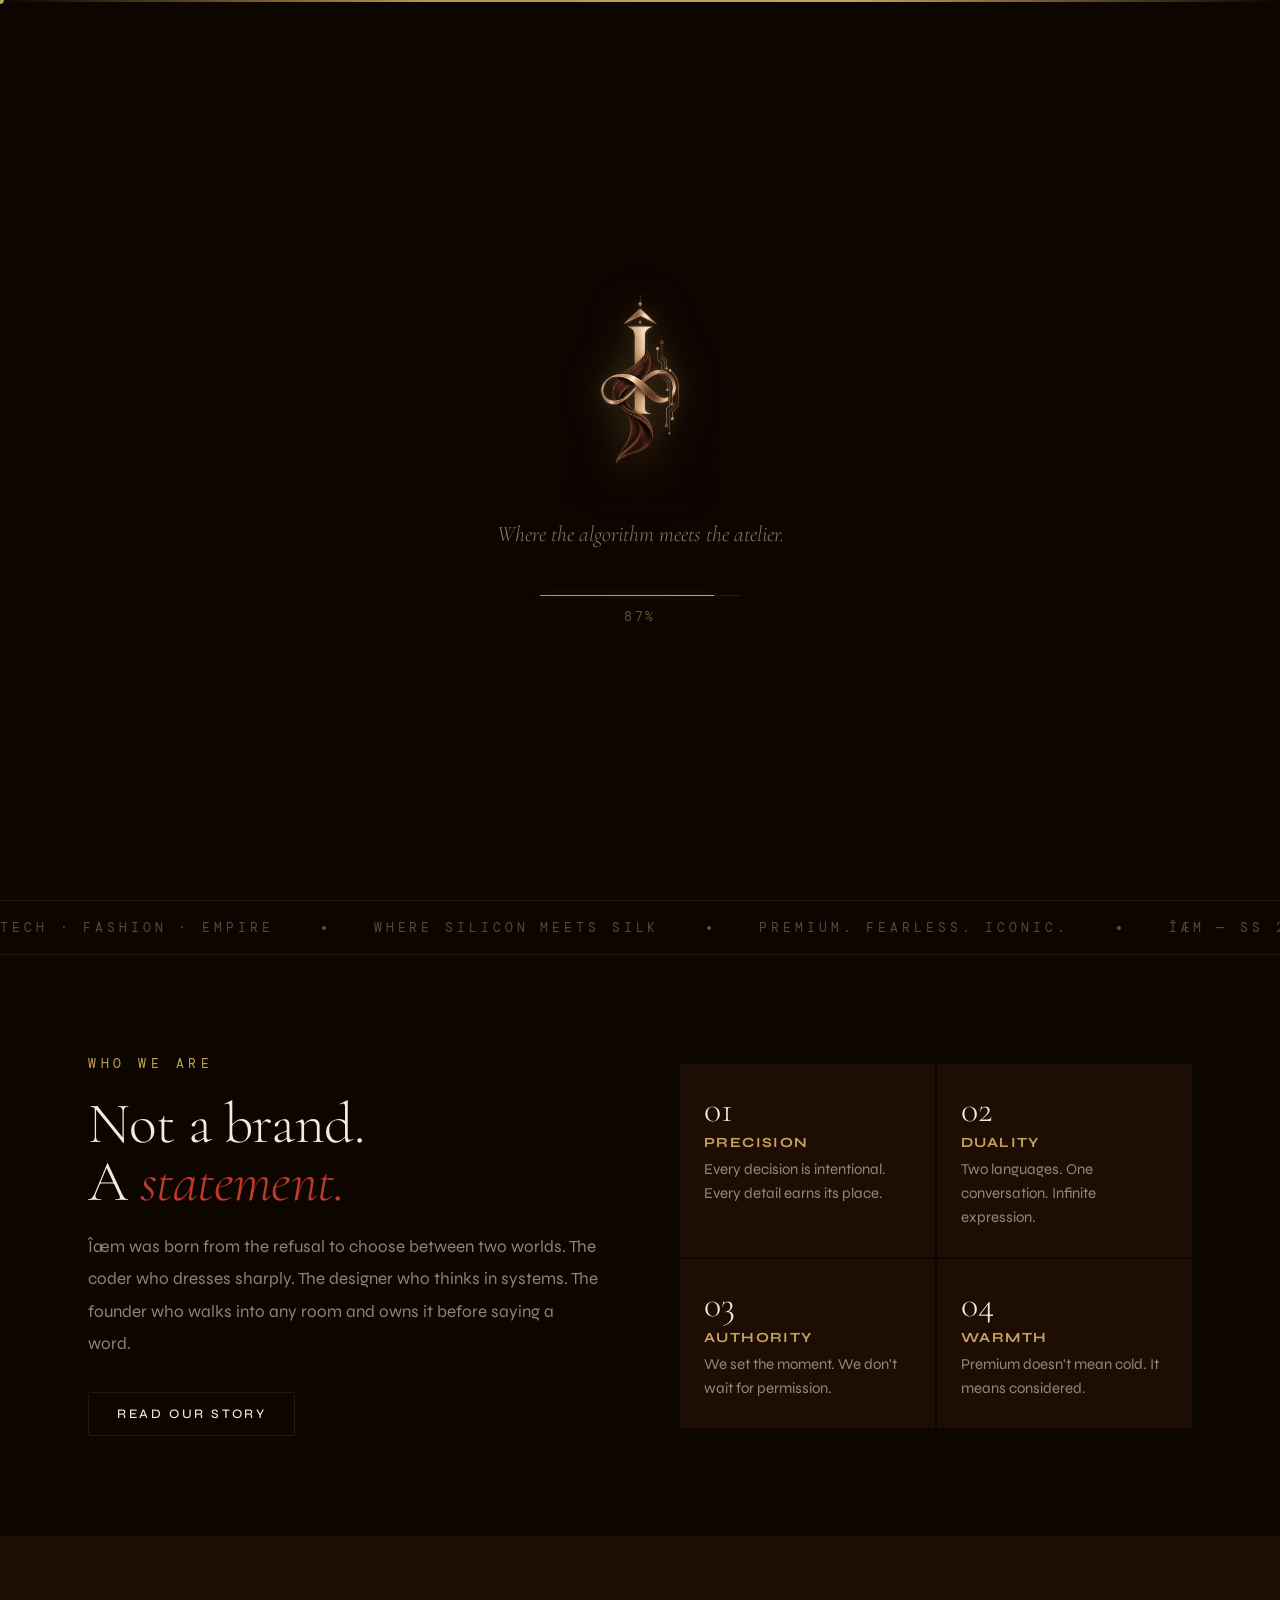
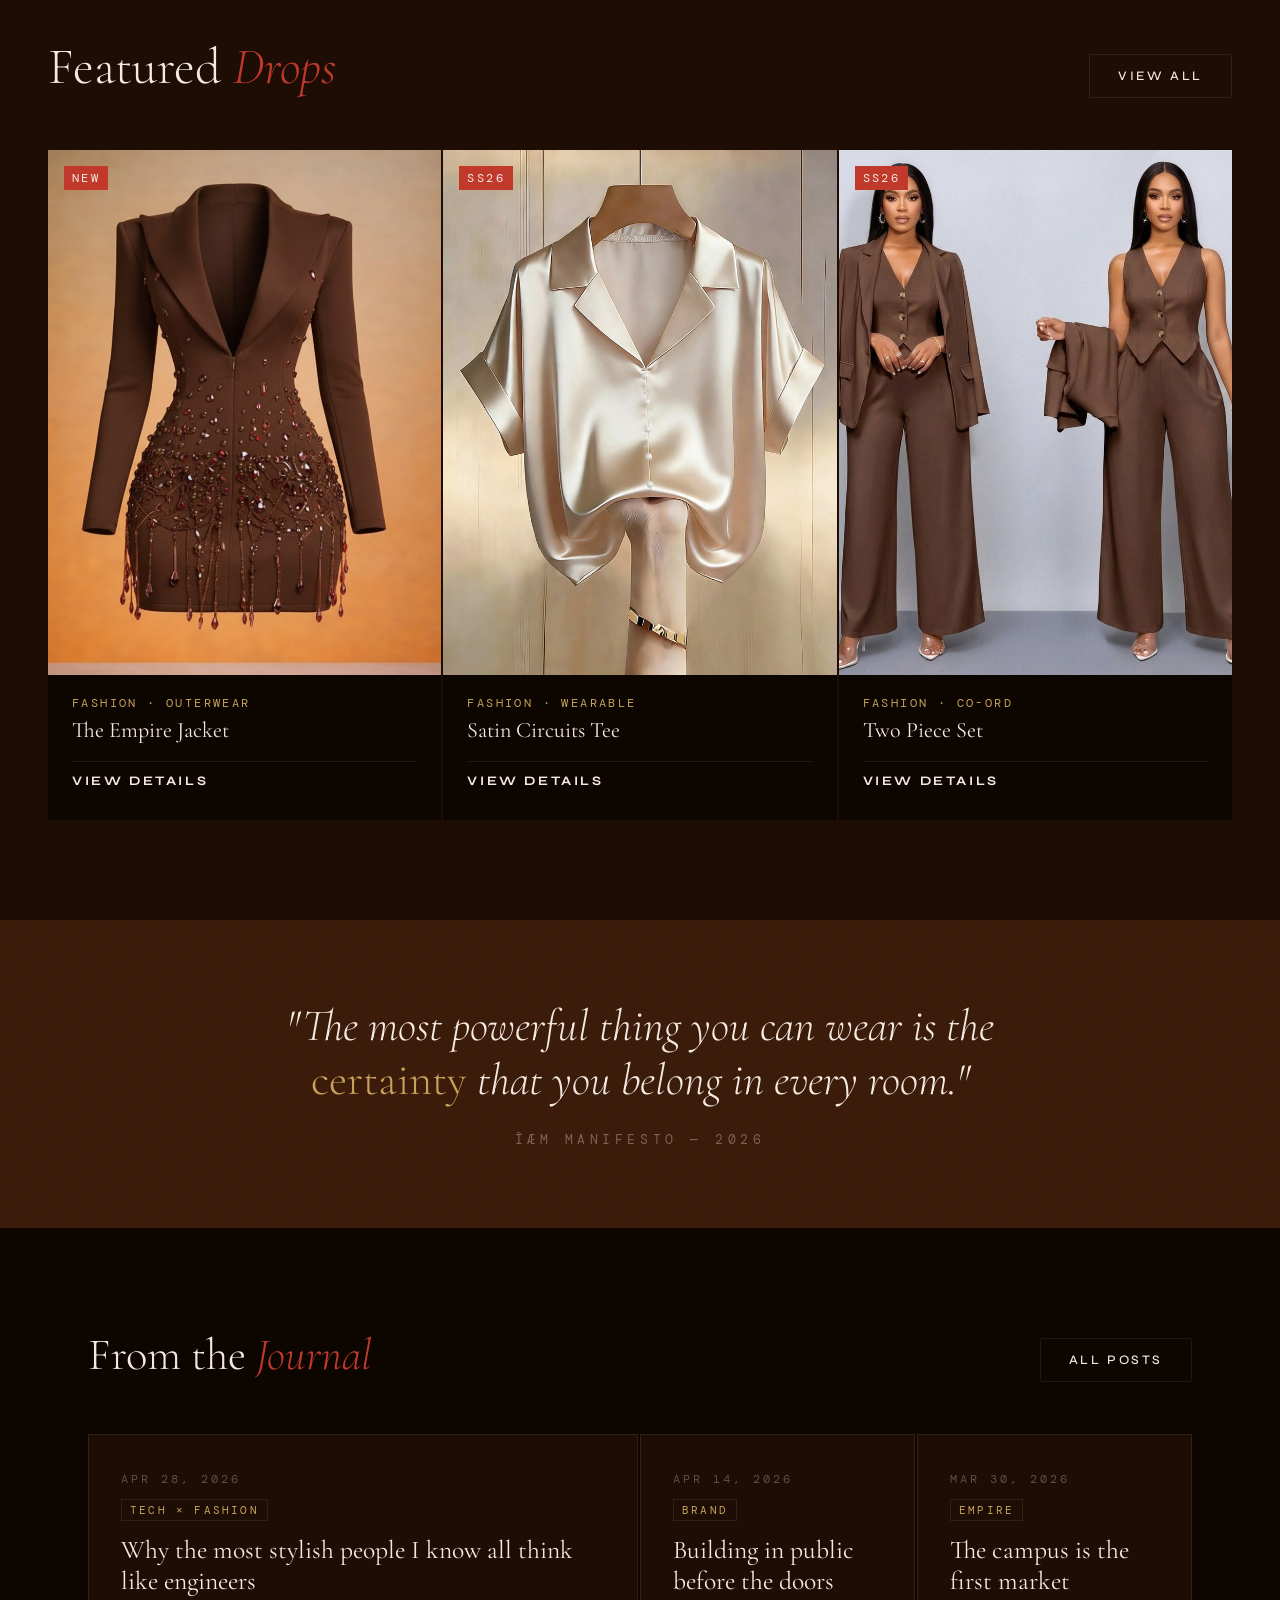
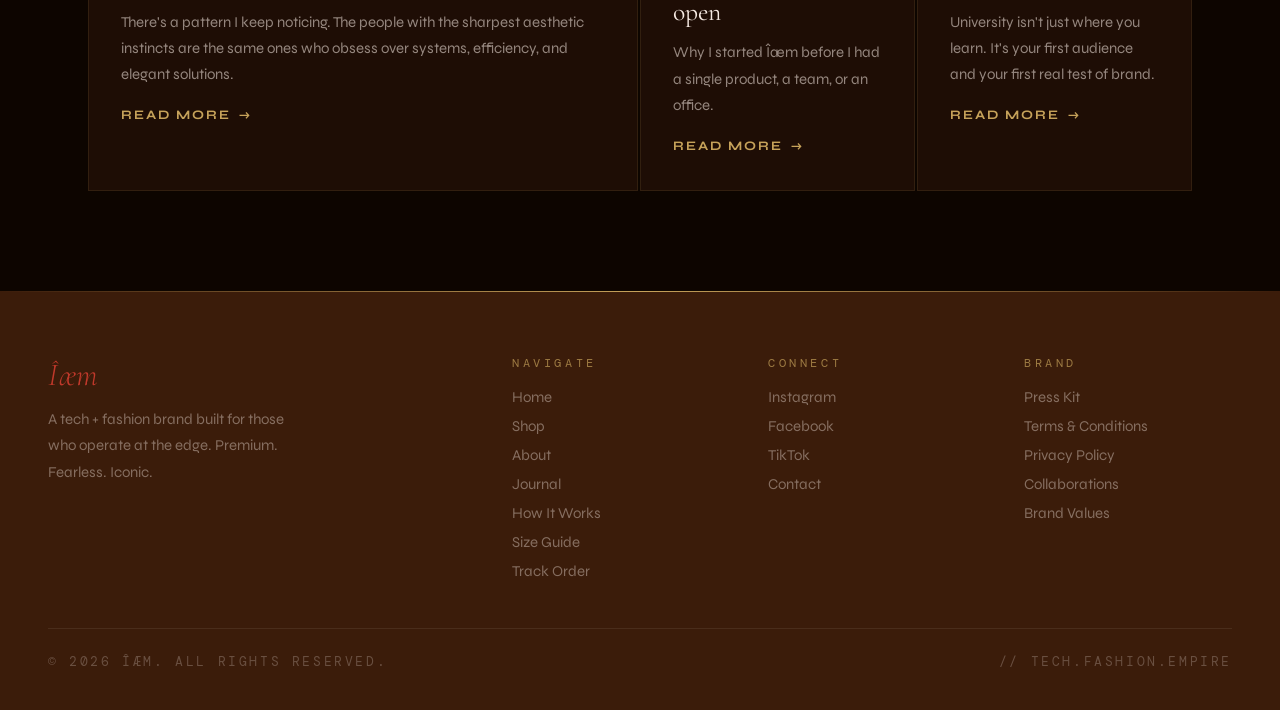
==== commit 8589d9d9: "Update index.html" ====
--- a/index.html
+++ b/index.html
@@ -138,6 +138,26 @@
           <a
             href="#"
             onclick="
+              showPage('size-guide');
+              return false;
+            "
+            >Size Guide</a
+          >
+        </li>
+        <li>
+          <a
+            href="#"
+            onclick="
+              showPage('order-status');
+              return false;
+            "
+            >Track Order</a
+          >
+        </li>
+        <li>
+          <a
+            href="#"
+            onclick="
               showPage('contact');
               return false;
             "
@@ -168,6 +188,8 @@
       <a href="#" onclick="navTo('about')">About</a>
       <a href="#" onclick="navTo('journal')">Journal</a>
       <a href="#" onclick="navTo('how-it-works')">How It Works</a>
+      <a href="#" onclick="navTo('size-guide')">Size Guide</a>
+      <a href="#" onclick="navTo('order-status')">Track Order</a>
       <a href="#" onclick="navTo('contact')">Contact</a>
       <button class="mobile-theme-toggle" onclick="toggleTheme()">
         <div class="toggle-track"><div class="toggle-thumb"></div></div>
@@ -389,7 +411,15 @@
               aesthetic instincts are the same ones who obsess over systems,
               efficiency, and elegant solutions.
             </p>
-            <a href="#" class="jc-read">Read More</a>
+            <a
+              href="#"
+              class="jc-read"
+              onclick="
+                openArticle(1);
+                return false;
+              "
+              >Read More</a
+            >
           </div>
           <div class="journal-card">
             <div class="jc-date">Apr 14, 2026</div>
@@ -399,7 +429,15 @@
               Why I started Îæm before I had a single product, a team, or an
               office.
             </p>
-            <a href="#" class="jc-read">Read More</a>
+            <a
+              href="#"
+              class="jc-read"
+              onclick="
+                openArticle(2);
+                return false;
+              "
+              >Read More</a
+            >
           </div>
           <div class="journal-card">
             <div class="jc-date">Mar 30, 2026</div>
@@ -409,7 +447,15 @@
               University isn't just where you learn. It's your first audience
               and your first real test of brand.
             </p>
-            <a href="#" class="jc-read">Read More</a>
+            <a
+              href="#"
+              class="jc-read"
+              onclick="
+                openArticle(3);
+                return false;
+              "
+              >Read More</a
+            >
           </div>
         </div>
       </div>
@@ -466,38 +512,62 @@
                   >Journal</a
                 >
               </li>
-            </ul>
-          </div>
-          <div>
-            <div class="footer-col-title">Connect</div>
-            <ul class="footer-links">
               <li>
                 <a
                   href="#"
                   onclick="
-                    showPage('contact');
+                    showPage('how-it-works');
                     return false;
                   "
-                  >Instagram</a
+                  >How It Works</a
                 >
               </li>
               <li>
                 <a
                   href="#"
                   onclick="
-                    showPage('contact');
+                    showPage('size-guide');
                     return false;
                   "
-                  >Facebook</a
+                  >Size Guide</a
                 >
               </li>
               <li>
                 <a
                   href="#"
                   onclick="
-                    showPage('contact');
+                    showPage('order-status');
                     return false;
                   "
+                  >Track Order</a
+                >
+              </li>
+            </ul>
+          </div>
+          <div>
+            <div class="footer-col-title">Connect</div>
+            <ul class="footer-links">
+              <li>
+                <a
+                  href="https://www.instagram.com/iaemhq?igsh=MTM0cWx3YXdqaW90eQ=="
+                  target="_blank"
+                  rel="noopener noreferrer"
+                  >Instagram</a
+                >
+              </li>
+              <li>
+                <a
+                  href="https://www.facebook.com/share/14YTqHKTxiT/"
+                  target="_blank"
+                  rel="noopener noreferrer"
+                  >Facebook</a
+                >
+              </li>
+              <li>
+                <a
+                  href="https://www.tiktok.com/@iaemhq?_r=1&_t=ZS-96sysF5bQn6"
+                  target="_blank"
+                  rel="noopener noreferrer"
                   >TikTok</a
                 >
               </li>
@@ -993,6 +1063,368 @@
       </div>
     </div>
 
+    <!-- ═══ HOW IT WORKS PAGE ═══ -->
+    <div class="page" id="page-how-it-works">
+      <div class="page-header">
+        <p class="page-header-eyebrow">The Îæm Process</p>
+        <h1 class="page-header-title">How It <em>Works</em></h1>
+      </div>
+
+      <div class="how-it-works-container">
+        <div class="hiw-step">
+          <div class="hiw-num">01</div>
+          <div class="hiw-content">
+            <h3 class="hiw-title">Browse & Enquire</h3>
+            <p class="hiw-desc">
+              Explore the collection. When something speaks to you, submit an
+              enquiry or message us directly on WhatsApp. Tell us what you're
+              interested in and any preferences you have.
+            </p>
+          </div>
+        </div>
+
+        <div class="hiw-step">
+          <div class="hiw-num">02</div>
+          <div class="hiw-content">
+            <h3 class="hiw-title">Measurements & Confirmation</h3>
+            <p class="hiw-desc">
+              We send you a simple measurement guide. You provide your
+              measurements, we confirm the details, agree on pricing, and your
+              order is confirmed.
+            </p>
+          </div>
+        </div>
+
+        <div class="hiw-step">
+          <div class="hiw-num">03</div>
+          <div class="hiw-content">
+            <h3 class="hiw-title">Made to Order</h3>
+            <p class="hiw-desc">
+              Your piece is crafted specifically for you. This isn't mass
+              production — it's precision work. We keep you updated throughout
+              the process.
+            </p>
+          </div>
+        </div>
+
+        <div class="hiw-step">
+          <div class="hiw-num">04</div>
+          <div class="hiw-content">
+            <h3 class="hiw-title">Quality Check & Delivery</h3>
+            <p class="hiw-desc">
+              Every piece goes through a final quality check before delivery. We
+              ensure it meets the Îæm standard — then it's on its way to you.
+            </p>
+          </div>
+        </div>
+      </div>
+
+      <div class="hiw-cta">
+        <a
+          href="#"
+          class="btn-primary"
+          onclick="
+            showPage('shop');
+            return false;
+          "
+          >Browse Collection</a
+        >
+        <a
+          href="#"
+          class="btn-secondary"
+          onclick="
+            showPage('contact');
+            return false;
+          "
+          >Start an Enquiry</a
+        >
+      </div>
+    </div>
+
+    <!-- ═══ SIZE GUIDE PAGE ═══ -->
+    <div class="page" id="page-size-guide">
+      <div class="page-header">
+        <p class="page-header-eyebrow">Made to Measure</p>
+        <h1 class="page-header-title">The <em>Size Guide</em></h1>
+        <p class="page-header-desc">
+          Îæm doesn't do standard sizing. We do <em>your</em> sizing. Here's how
+          to measure yourself correctly so your piece fits perfectly.
+        </p>
+      </div>
+
+      <div class="size-guide-container">
+        <div class="sg-section">
+          <h2 class="sg-section-title">Why <em>Measure?</em></h2>
+          <div class="sg-why-grid">
+            <div class="sg-why-card">
+              <div class="sg-why-num">01</div>
+              <h3 class="sg-why-title">Perfect Fit</h3>
+              <p class="sg-why-desc">
+                Every body is different. Standard sizes are averages. Your piece
+                should fit YOUR body, not a statistical average.
+              </p>
+            </div>
+            <div class="sg-why-card">
+              <div class="sg-why-num">02</div>
+              <h3 class="sg-why-title">No Returns Needed</h3>
+              <p class="sg-why-desc">
+                When it's made for you from the start, you don't need to return
+                it because it doesn't fit. It already does.
+              </p>
+            </div>
+            <div class="sg-why-card">
+              <div class="sg-why-num">03</div>
+              <h3 class="sg-why-title">Lasts Longer</h3>
+              <p class="sg-why-desc">
+                Well-fitted clothing wears better. No pulling, no stress points,
+                no discomfort. Just clothes that work with your body.
+              </p>
+            </div>
+          </div>
+        </div>
+
+        <div class="sg-section">
+          <h2 class="sg-section-title">How to <em>Measure</em></h2>
+          <p class="sg-section-desc">
+            You'll need a soft measuring tape. If you don't have one, use a
+            string and measure it against a ruler.
+          </p>
+
+          <div class="sg-measurements-grid">
+            <div class="sg-measure-card">
+              <div class="sg-measure-icon">B</div>
+              <h3 class="sg-measure-title">Bust</h3>
+              <p class="sg-measure-desc">
+                Measure around the fullest part of your bust. Keep the tape
+                parallel to the floor and relaxed — don't pull tight.
+              </p>
+              <div class="sg-measure-tip">
+                Tip: Wear a non-padded bra for accuracy
+              </div>
+            </div>
+
+            <div class="sg-measure-card">
+              <div class="sg-measure-icon">W</div>
+              <h3 class="sg-measure-title">Waist</h3>
+              <p class="sg-measure-desc">
+                Find your natural waist — the narrowest part, usually above your
+                belly button. Measure around it comfortably.
+              </p>
+              <div class="sg-measure-tip">
+                Tip: Don't suck in — we want your real measurements
+              </div>
+            </div>
+
+            <div class="sg-measure-card">
+              <div class="sg-measure-icon">H</div>
+              <h3 class="sg-measure-title">Hips</h3>
+              <p class="sg-measure-desc">
+                Measure around the fullest part of your hips and buttocks. Keep
+                feet together and tape parallel to the floor.
+              </p>
+              <div class="sg-measure-tip">
+                Tip: This is usually 7-9 inches below your waist
+              </div>
+            </div>
+
+            <div class="sg-measure-card">
+              <div class="sg-measure-icon">SH</div>
+              <h3 class="sg-measure-title">Shoulders</h3>
+              <p class="sg-measure-desc">
+                Measure from the edge of one shoulder to the other, across your
+                back. Keep the tape slightly loose.
+              </p>
+              <div class="sg-measure-tip">
+                Tip: Best measured by someone else
+              </div>
+            </div>
+
+            <div class="sg-measure-card">
+              <div class="sg-measure-icon">L</div>
+              <h3 class="sg-measure-title">Length</h3>
+              <p class="sg-measure-desc">
+                Depends on the piece. For dresses: from shoulder to desired hem.
+                For trousers: from waist to desired length.
+              </p>
+              <div class="sg-measure-tip">
+                Tip: Wear shoes you'll wear with the piece
+              </div>
+            </div>
+
+            <div class="sg-measure-card">
+              <div class="sg-measure-icon">A</div>
+              <h3 class="sg-measure-title">Arms</h3>
+              <p class="sg-measure-desc">
+                For sleeved pieces. Measure from shoulder point to wrist, with
+                arm slightly bent.
+              </p>
+              <div class="sg-measure-tip">
+                Tip: Keep elbow slightly bent for movement ease
+              </div>
+            </div>
+          </div>
+        </div>
+
+        <div class="sg-section">
+          <h2 class="sg-section-title">Pro <em>Tips</em></h2>
+          <div class="sg-tips-list">
+            <div class="sg-tip-item">
+              <span class="sg-tip-num">01</span>
+              <p>
+                Take measurements over lightweight clothing or directly on skin
+              </p>
+            </div>
+            <div class="sg-tip-item">
+              <span class="sg-tip-num">02</span>
+              <p>
+                Keep the tape snug but not tight — you should be able to fit one
+                finger underneath
+              </p>
+            </div>
+            <div class="sg-tip-item">
+              <span class="sg-tip-num">03</span>
+              <p>Measure twice. If numbers differ, take the average</p>
+            </div>
+            <div class="sg-tip-item">
+              <span class="sg-tip-num">04</span>
+              <p>
+                Don't measure yourself in a rush — take your time for accuracy
+              </p>
+            </div>
+            <div class="sg-tip-item">
+              <span class="sg-tip-num">05</span>
+              <p>
+                If you're unsure, ask someone to help. It's always more accurate
+              </p>
+            </div>
+          </div>
+        </div>
+
+        <div class="sg-section">
+          <h2 class="sg-section-title">What We <em>Need</em></h2>
+          <p class="sg-section-desc">
+            When you order, we'll ask for these measurements depending on your
+            piece:
+          </p>
+
+          <div class="sg-requirements">
+            <div class="sg-req-card">
+              <h3 class="sg-req-title">For Tops & Jackets</h3>
+              <ul class="sg-req-list">
+                <li>Bust</li>
+                <li>Waist</li>
+                <li>Shoulders</li>
+                <li>Arm length</li>
+                <li>Desired length</li>
+              </ul>
+            </div>
+
+            <div class="sg-req-card">
+              <h3 class="sg-req-title">For Dresses & Gowns</h3>
+              <ul class="sg-req-list">
+                <li>Bust</li>
+                <li>Waist</li>
+                <li>Hips</li>
+                <li>Shoulders</li>
+                <li>Desired length</li>
+              </ul>
+            </div>
+
+            <div class="sg-req-card">
+              <h3 class="sg-req-title">For Trousers & Two Pieces</h3>
+              <ul class="sg-req-list">
+                <li>Waist</li>
+                <li>Hips</li>
+                <li>Inseam</li>
+                <li>Desired length</li>
+              </ul>
+            </div>
+          </div>
+        </div>
+
+        <div class="sg-cta">
+          <h3 class="sg-cta-title">Ready to get <em>measured?</em></h3>
+          <p class="sg-cta-desc">
+            Once you've taken your measurements, we'll guide you through
+            everything else.
+          </p>
+          <div class="sg-cta-buttons">
+            <a
+              href="#"
+              class="btn-primary"
+              onclick="
+                showPage('shop');
+                return false;
+              "
+              >Browse Collection</a
+            >
+            <a
+              href="#"
+              class="btn-secondary"
+              onclick="
+                showPage('contact');
+                return false;
+              "
+              >Start an Enquiry</a
+            >
+          </div>
+        </div>
+      </div>
+    </div>
+
+    <!-- ═══ ORDER STATUS PAGE ═══ -->
+    <div class="page" id="page-order-status">
+      <div class="page-header">
+        <p class="page-header-eyebrow">Track Your Order</p>
+        <h1 class="page-header-title">Order <em>Status</em></h1>
+        <p class="page-header-desc">
+          Enter your Order ID to check where your piece is in the production
+          process.
+        </p>
+      </div>
+
+      <div class="order-status-container">
+        <div class="order-status-form">
+          <form id="orderStatusForm" onsubmit="checkOrderStatus(event)">
+            <div class="form-group">
+              <label class="form-label" for="orderId">Order ID</label>
+              <input
+                class="form-input"
+                type="text"
+                id="orderId"
+                placeholder="e.g., IAEM-001"
+                required
+              />
+            </div>
+            <button type="submit" class="btn-primary btn-fullwidth">
+              Check Status
+            </button>
+          </form>
+
+          <div class="order-result" id="orderResult">
+            <div class="order-id" id="resultOrderId"></div>
+            <div class="order-status-badge" id="resultStatus"></div>
+            <div class="order-details" id="resultDetails"></div>
+          </div>
+        </div>
+
+        <div class="order-status-info">
+          <p class="order-status-note">
+            Don't have your Order ID?
+            <a
+              href="#"
+              onclick="
+                showPage('contact');
+                return false;
+              "
+              >Contact us</a
+            >
+            with your name and WhatsApp number.
+          </p>
+        </div>
+      </div>
+    </div>
+
     <!-- ═══ CONTACT PAGE ═══ -->
     <div class="page" id="page-contact">
       <div class="contact-layout">
@@ -1012,6 +1444,8 @@
             </a>
             <a
               href="https://www.tiktok.com/@iaemhq?_r=1&_t=ZS-96sysF5bQn6"
+              target="_blank"
+              rel="noopener noreferrer"
               class="contact-channel"
             >
               <span class="cc-icon">TikTok</span>
@@ -1019,6 +1453,8 @@
             </a>
             <a
               href="https://www.instagram.com/iaemhq?igsh=MTM0cWx3YXdqaW90eQ=="
+              target="_blank"
+              rel="noopener noreferrer"
               class="contact-channel"
             >
               <span class="cc-icon">Instagram</span>
@@ -1026,6 +1462,8 @@
             </a>
             <a
               href="https://www.facebook.com/share/14YTqHKTxiT/"
+              target="_blank"
+              rel="noopener noreferrer"
               class="contact-channel"
             >
               <span class="cc-icon">Facebook</span>
@@ -1033,7 +1471,6 @@
             </a>
           </div>
 
-          <!-- How It Works Teaser -->
           <div class="contact-process">
             <p class="contact-process-label">How It Works</p>
             <div class="process-steps">
@@ -1058,7 +1495,6 @@
         </div>
 
         <div class="contact-right">
-          <!-- Order Enquiry Form -->
           <form
             action="https://formspree.io/f/mlgzgqdn"
             method="post"
@@ -1241,7 +1677,6 @@
             </p>
           </form>
 
-          <!-- General Contact Form (collapsible) -->
           <details class="general-contact">
             <summary>General Enquiries / Collaborations</summary>
             <form
@@ -1385,83 +1820,6 @@
       </div>
     </div>
 
-    <!-- ═══ HOW IT WORKS PAGE ═══ -->
-    <div class="page" id="page-how-it-works">
-      <div class="page-header">
-        <p class="page-header-eyebrow">The Îæm Process</p>
-        <h1 class="page-header-title">How It <em>Works</em></h1>
-      </div>
-
-      <div class="how-it-works-container">
-        <div class="hiw-step">
-          <div class="hiw-num">01</div>
-          <div class="hiw-content">
-            <h3 class="hiw-title">Browse & Enquire</h3>
-            <p class="hiw-desc">
-              Explore the collection. When something speaks to you, submit an
-              enquiry or message us directly on WhatsApp. Tell us what you're
-              interested in and any preferences you have.
-            </p>
-          </div>
-        </div>
-
-        <div class="hiw-step">
-          <div class="hiw-num">02</div>
-          <div class="hiw-content">
-            <h3 class="hiw-title">Measurements & Confirmation</h3>
-            <p class="hiw-desc">
-              We send you a simple measurement guide. You provide your
-              measurements, we confirm the details, agree on pricing, and your
-              order is confirmed.
-            </p>
-          </div>
-        </div>
-
-        <div class="hiw-step">
-          <div class="hiw-num">03</div>
-          <div class="hiw-content">
-            <h3 class="hiw-title">Made to Order</h3>
-            <p class="hiw-desc">
-              Your piece is crafted specifically for you. This isn't mass
-              production — it's precision work. We keep you updated throughout
-              the process.
-            </p>
-          </div>
-        </div>
-
-        <div class="hiw-step">
-          <div class="hiw-num">04</div>
-          <div class="hiw-content">
-            <h3 class="hiw-title">Quality Check & Delivery</h3>
-            <p class="hiw-desc">
-              Every piece goes through a final quality check before delivery. We
-              ensure it meets the Îæm standard — then it's on its way to you.
-            </p>
-          </div>
-        </div>
-      </div>
-
-      <div class="hiw-cta">
-        <a
-          href="#"
-          class="btn-primary"
-          onclick="
-            showPage('shop');
-            return false;
-          "
-          >Browse Collection</a
-        >
-        <a
-          href="#"
-          class="btn-secondary"
-          onclick="
-            showPage('contact');
-            return false;
-          "
-          >Start an Enquiry</a
-        >
-      </div>
-    </div>
     <script src="products.js"></script>
     <script src="script.js"></script>
   </body>
--- a/style.css
+++ b/style.css
@@ -2805,3 +2805,129 @@
     font-size: 36px;
   }
 }
+/* ─── FORM SPACING FIXES ─────────────────────────────── */
+.form-group {
+  display: flex;
+  flex-direction: column;
+  gap: 8px;
+  margin-bottom: 20px;  /* Add margin between form groups */
+}
+
+.form-group:last-of-type {
+  margin-bottom: 0;
+}
+
+.form-label {
+  font-family: var(--font-m);
+  font-size: 12px;
+  letter-spacing: 0.2em;
+  text-transform: uppercase;
+  color: var(--text3);
+}
+
+.form-input {
+  background: var(--surface);
+  border: 1px solid var(--border);
+  padding: 12px 16px;
+  font-family: var(--font-s);
+  font-size: 16px;
+  color: var(--text);
+  outline: none;
+  transition:
+    border-color 0.2s,
+    background 0.2s;
+  width: 100%;  /* Ensure full width */
+}
+
+.form-input:focus {
+  border-color: var(--gold-use);
+  background: var(--surface2);
+}
+
+.form-input::placeholder {
+  color: var(--text3);
+}
+
+textarea.form-input {
+  resize: vertical;
+  min-height: 110px;
+}
+
+/* Colour preference spacing */
+.colour-preference {
+  display: flex;
+  gap: 12px;
+  flex-wrap: wrap;
+  margin-top: 4px;
+}
+
+.colour-option {
+  width: 36px;
+  height: 36px;
+  border-radius: 50%;
+  border: 2px solid var(--border);
+  cursor: none;
+  transition: all 0.25s var(--ease);
+  flex-shrink: 0;
+}
+
+.colour-option:hover {
+  transform: scale(1.2);
+  border-color: var(--gold-use);
+}
+
+.colour-option.selected {
+  border-color: var(--gold-use);
+  box-shadow: 0 0 0 2px rgba(198, 162, 90, 0.3);
+  transform: scale(1.1);
+}
+
+/* Form note spacing */
+.form-note {
+  font-family: var(--font-m);
+  font-size: 12px;
+  letter-spacing: 0.1em;
+  color: var(--text3);
+  text-align: center;
+  margin-top: 16px;
+  line-height: 1.6;
+}
+
+/* Submit button spacing */
+.btn-fullwidth {
+  width: 100%;
+  margin-top: 24px;
+  text-align: center;
+}
+
+/* Contact form subtitle */
+.form-subtitle {
+  font-family: var(--font-s);
+  font-size: 14px;
+  line-height: 1.6;
+  color: var(--text3);
+  margin-bottom: 24px;
+}
+
+/* General contact details spacing */
+.general-contact {
+  margin-top: 32px;
+  border-top: 1px solid var(--border);
+  padding-top: 24px;
+}
+
+.general-contact summary {
+  font-family: var(--font-m);
+  font-size: 13px;
+  letter-spacing: 0.2em;
+  text-transform: uppercase;
+  color: var(--gold-use);
+  cursor: none;
+  padding: 8px 0;
+  transition: color 0.2s;
+  margin-bottom: 8px;
+}
+
+.general-contact summary:hover {
+  color: var(--text);
+}
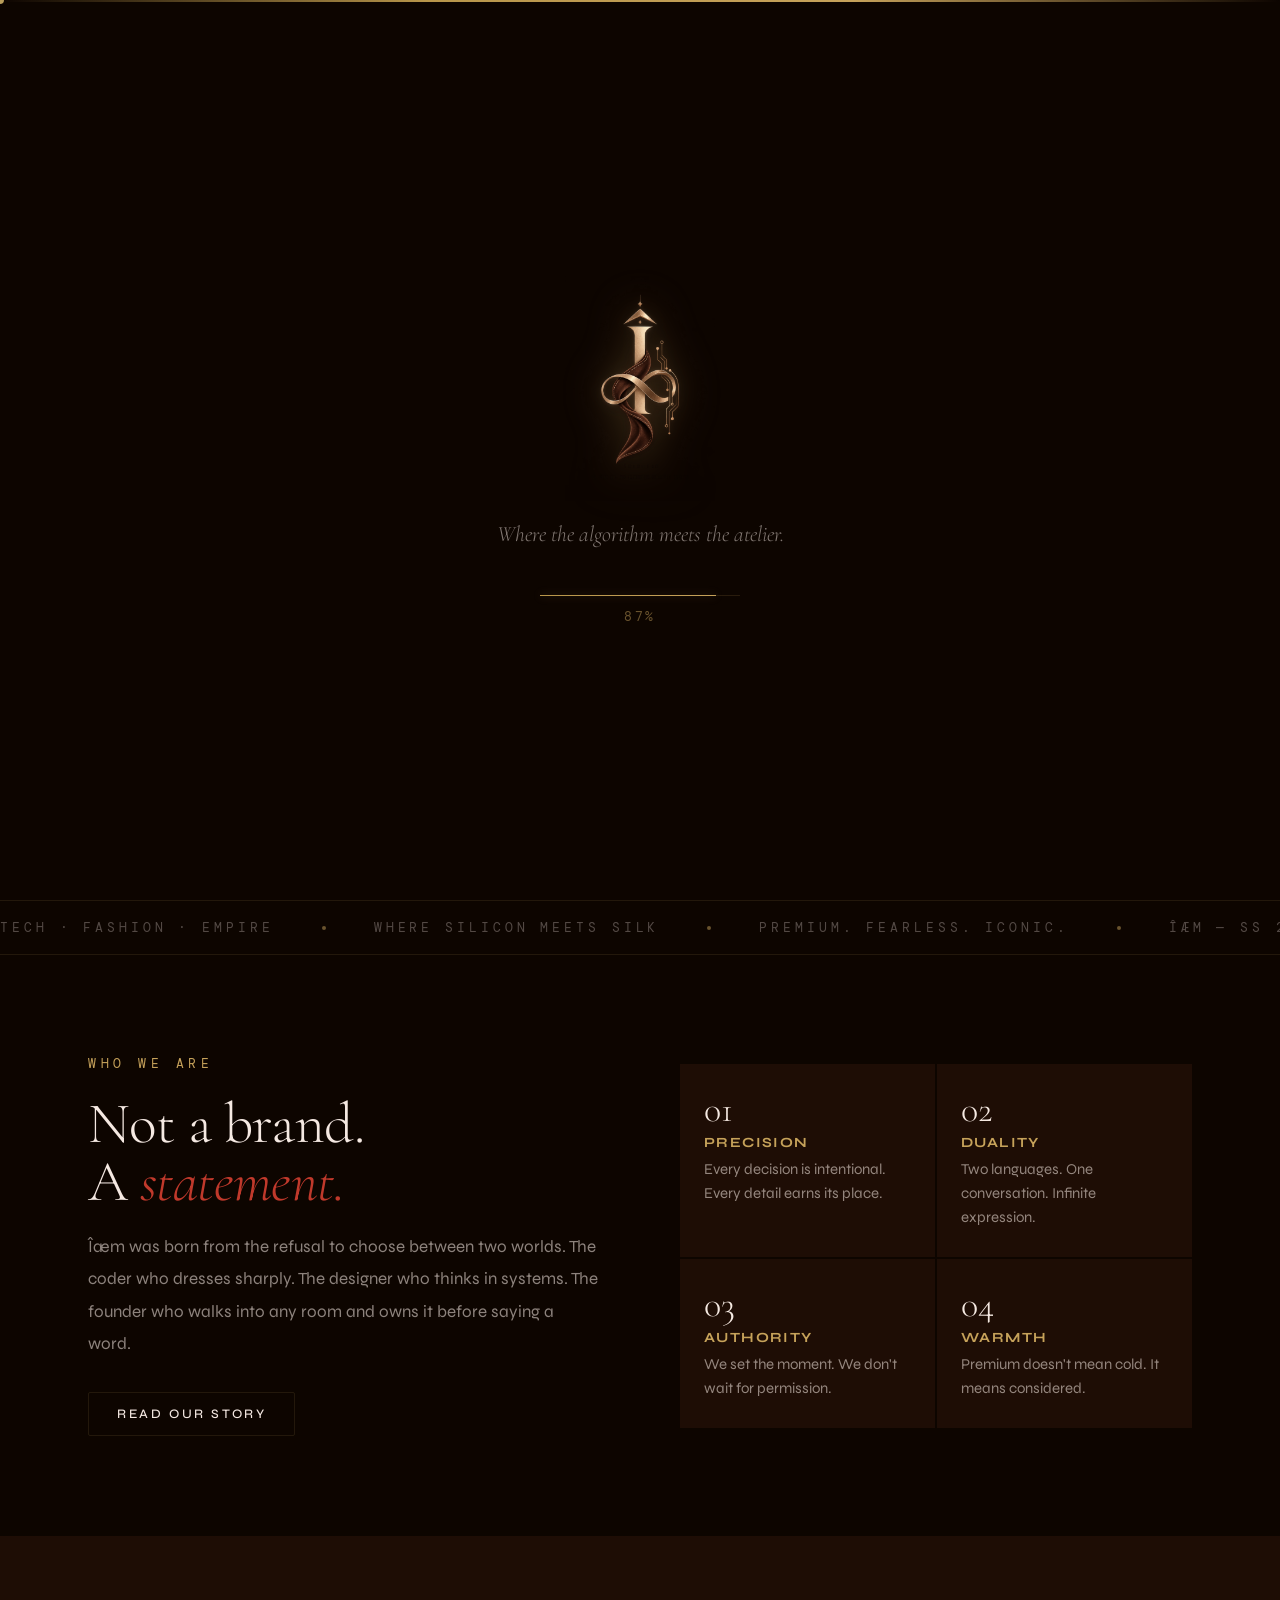
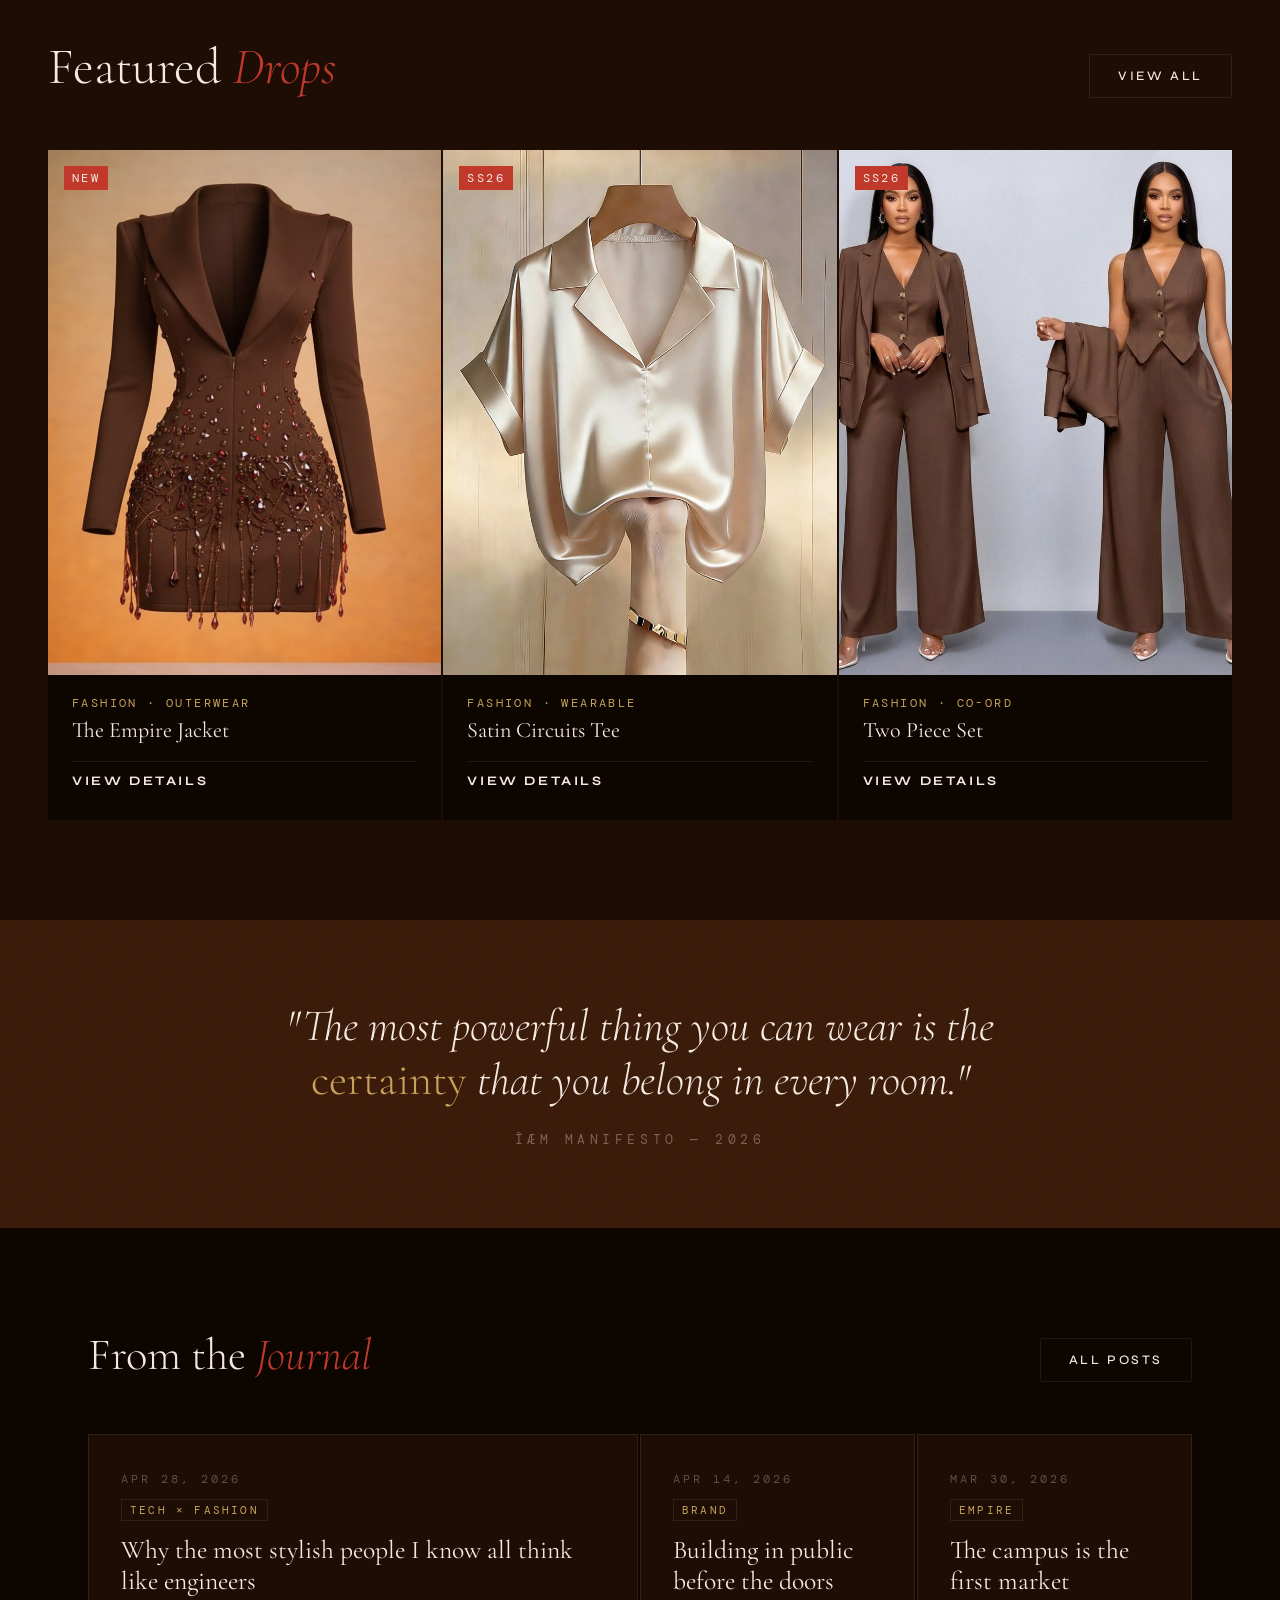
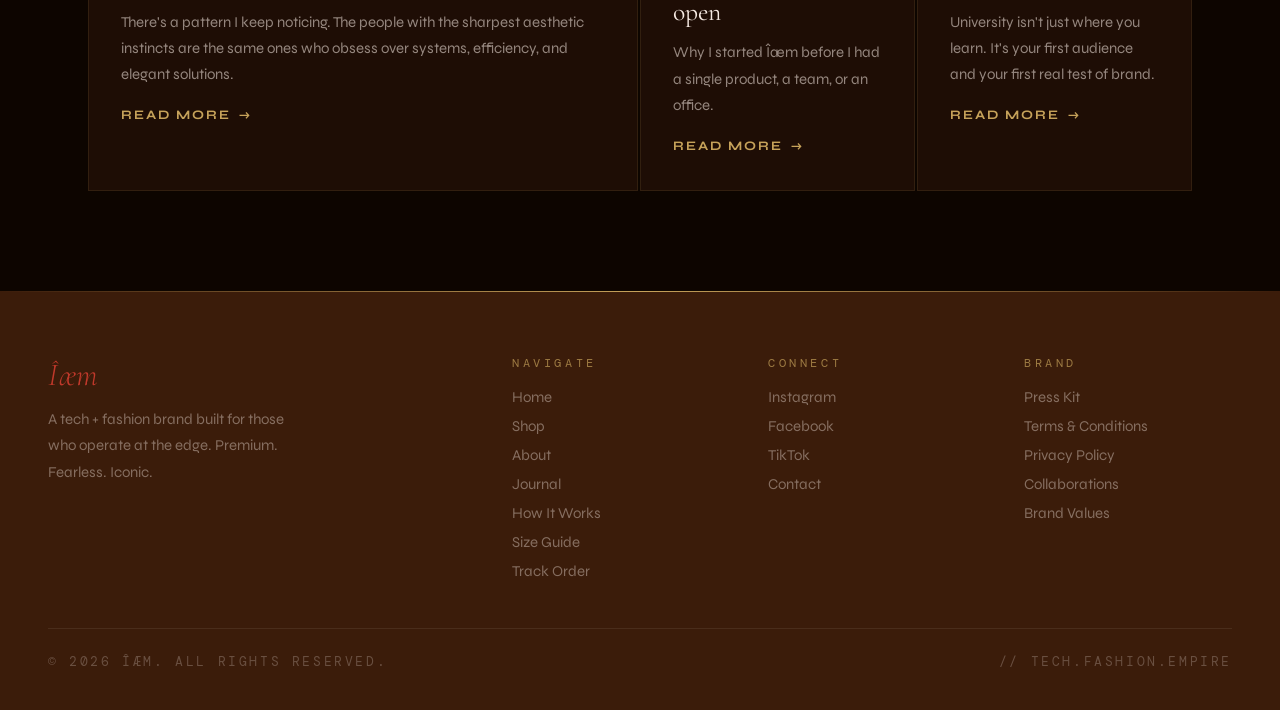
==== commit 562035e5: "Update index.html" ====
--- a/index.html
+++ b/index.html
@@ -1401,9 +1401,20 @@
             </button>
           </form>
 
-          <div class="order-result" id="orderResult">
+                    <div class="order-result" id="orderResult">
             <div class="order-id" id="resultOrderId"></div>
             <div class="order-status-badge" id="resultStatus"></div>
+            
+            <div class="order-product-display" id="orderProductDisplay" style="display:none;">
+              <div class="order-product-img-wrap">
+                <img src="" alt="" id="orderProductImg" class="order-product-img" />
+              </div>
+              <div class="order-product-info">
+                <p class="order-product-name" id="orderProductName"></p>
+                <p class="order-product-colour" id="orderProductColour"></p>
+              </div>
+            </div>
+            
             <div class="order-details" id="resultDetails"></div>
           </div>
         </div>
--- a/style.css
+++ b/style.css
@@ -139,17 +139,22 @@
   font-style: italic;
   color: var(--accent);
 }
+.nav-logo-img {
+  height: 50px;
+  width: auto;
+  display: block;
+}
 .nav-links {
   display: flex;
   align-items: center;
-  gap: 36px;
+  gap: 28px;
   list-style: none;
 }
 .nav-links a {
   font-family: var(--font-s);
-  font-size: 13px;
+  font-size: 12px;
   font-weight: 500;
-  letter-spacing: 0.25em;
+  letter-spacing: 0.2em;
   text-transform: uppercase;
   color: var(--text2);
   text-decoration: none;
@@ -935,6 +940,18 @@
   font-style: italic;
   color: var(--accent);
 }
+.page-header-desc {
+  font-family: var(--font-s);
+  font-size: 18px;
+  line-height: 1.8;
+  color: var(--text2);
+  max-width: 600px;
+  margin-top: 16px;
+}
+.page-header-desc em {
+  font-style: italic;
+  color: var(--accent);
+}
 
 /* ─── SHOP ─────────────────────────────────────────────── */
 .shop-layout {
@@ -984,6 +1001,237 @@
   position: relative;
 }
 
+/* ─── SHOP CONTROLS ────────────────────────────────────── */
+.shop-controls {
+  padding: 40px 0 20px;
+  display: flex;
+  flex-direction: column;
+  align-items: center;
+  gap: 20px;
+}
+.shop-count {
+  font-family: var(--font-m);
+  font-size: 13px;
+  letter-spacing: 0.25em;
+  text-transform: uppercase;
+  color: var(--text3);
+  text-align: center;
+}
+.btn-load-more {
+  display: flex;
+  align-items: center;
+  justify-content: center;
+  gap: 10px;
+  background: transparent;
+  color: var(--text);
+  font-family: var(--font-s);
+  font-size: 13px;
+  font-weight: 700;
+  letter-spacing: 0.25em;
+  text-transform: uppercase;
+  padding: 16px 40px;
+  border: 1px solid var(--border);
+  border-radius: 2px;
+  transition:
+    border-color 0.2s,
+    color 0.2s,
+    transform 0.2s var(--ease);
+  width: fit-content;
+}
+.btn-load-more::after {
+  content: "↓";
+  font-size: 15px;
+  transition: transform 0.3s var(--ease);
+}
+.btn-load-more:hover {
+  border-color: var(--gold-use);
+  color: var(--gold-use);
+  transform: translateY(2px);
+}
+.btn-load-more:hover::after {
+  transform: translateY(3px);
+}
+.shop-no-results {
+  grid-column: 1 / -1;
+  padding: 60px 24px;
+  text-align: center;
+  font-family: var(--font-d);
+  font-style: italic;
+  font-size: 22px;
+  font-weight: 300;
+  color: var(--text3);
+  display: none;
+}
+.shop-no-results.visible {
+  display: block;
+}
+
+/* ─── SHOP DETAIL PANEL ────────────────────────────────── */
+.shop-detail-panel {
+  position: sticky;
+  top: 88px;
+  height: calc(100vh - 88px);
+  overflow-y: auto;
+  border-left: 1px solid var(--border);
+  background: var(--bg);
+  transition: background 0.5s var(--ease);
+  display: none;
+}
+@media (min-width: 901px) {
+  #page-shop .shop-layout {
+    grid-template-columns: 220px 1fr;
+  }
+  #page-shop .shop-layout.sdp-open {
+    grid-template-columns: 220px 1fr 340px;
+  }
+  #page-shop .shop-layout.sdp-open .shop-detail-panel {
+    display: block;
+  }
+}
+.sdp-empty {
+  display: flex;
+  flex-direction: column;
+  align-items: center;
+  justify-content: center;
+  height: 100%;
+  gap: 16px;
+  padding: 48px 24px;
+}
+.sdp-empty-icon {
+  font-family: var(--font-d);
+  font-style: italic;
+  font-size: 48px;
+  font-weight: 300;
+  color: var(--text);
+  opacity: 0.08;
+}
+.sdp-empty-text {
+  font-family: var(--font-m);
+  font-size: 13px;
+  letter-spacing: 0.25em;
+  text-transform: uppercase;
+  color: var(--text3);
+  text-align: center;
+}
+.sdp-content {
+  padding: 36px 28px 48px;
+  display: flex;
+  flex-direction: column;
+  gap: 16px;
+  animation: fadeUp 0.4s var(--ease) both;
+}
+.sdp-img-wrap {
+  position: relative;
+  overflow: hidden;
+  aspect-ratio: 3/4;
+  background: var(--surface);
+  margin-bottom: 4px;
+}
+.sdp-img {
+  width: 100%;
+  height: 100%;
+  object-fit: cover;
+  object-position: center top;
+  display: block;
+  transition: opacity 0.5s var(--ease);
+}
+.sdp-tag {
+  position: absolute;
+  top: 12px;
+  left: 12px;
+  font-family: var(--font-m);
+  font-size: 12px;
+  letter-spacing: 0.2em;
+  text-transform: uppercase;
+  background: var(--accent);
+  color: #f5e9e2;
+  padding: 3px 7px;
+}
+.sdp-category {
+  font-family: var(--font-m);
+  font-size: 12px;
+  letter-spacing: 0.25em;
+  text-transform: uppercase;
+  color: var(--gold-use);
+}
+.sdp-name {
+  font-family: var(--font-d);
+  font-size: clamp(20px, 2.5vw, 28px);
+  font-weight: 300;
+  color: var(--text);
+  line-height: 1.1;
+}
+.sdp-divider {
+  width: 32px;
+  height: 1px;
+  background: var(--gold-use);
+  opacity: 0.5;
+}
+.sdp-desc {
+  font-family: var(--font-s);
+  font-size: 15px;
+  line-height: 1.8;
+  color: var(--text2);
+}
+.sdp-details {
+  display: flex;
+  flex-direction: column;
+  gap: 10px;
+  padding: 14px 0;
+  border-top: 1px solid var(--border);
+  border-bottom: 1px solid var(--border);
+}
+.sdp-detail-item {
+  display: flex;
+  flex-direction: column;
+  gap: 3px;
+}
+.sdp-detail-label {
+  font-family: var(--font-m);
+  font-size: 12px;
+  letter-spacing: 0.2em;
+  text-transform: uppercase;
+  color: var(--text3);
+}
+.sdp-detail-val {
+  font-family: var(--font-s);
+  font-size: 15px;
+  color: var(--text);
+  line-height: 1.6;
+}
+.sdp-colours {
+  display: flex;
+  gap: 8px;
+  flex-wrap: wrap;
+  margin-top: 4px;
+}
+.sdp-price-row {
+  display: flex;
+  align-items: center;
+  justify-content: space-between;
+}
+.sdp-price-label {
+  font-family: var(--font-m);
+  font-size: 13px;
+  letter-spacing: 0.2em;
+  text-transform: uppercase;
+  color: var(--text3);
+}
+.sdp-price-val {
+  font-family: var(--font-d);
+  font-size: 22px;
+  font-weight: 300;
+  color: var(--text);
+}
+.sdp-note {
+  font-family: var(--font-m);
+  font-size: 12px;
+  letter-spacing: 0.1em;
+  color: var(--text3);
+  line-height: 1.6;
+  text-align: center;
+}
+
 /* ─── ABOUT ────────────────────────────────────────────── */
 .about-layout {
   max-width: 1200px;
@@ -1143,6 +1391,189 @@
 }
 .jf-body {
   padding: 24px;
+}
+
+/* ─── ARTICLE PAGE ─────────────────────────────────────── */
+.article-layout {
+  max-width: 720px;
+  margin: 0 auto;
+  padding: 60px 48px 100px;
+}
+.article-back a {
+  font-family: var(--font-m);
+  font-size: 13px;
+  letter-spacing: 0.25em;
+  text-transform: uppercase;
+  color: var(--gold-use);
+  text-decoration: none;
+  display: inline-flex;
+  align-items: center;
+  gap: 8px;
+  margin-bottom: 52px;
+  opacity: 0.7;
+  transition: opacity 0.2s;
+}
+.article-back a:hover {
+  opacity: 1;
+}
+.article-header {
+  margin-bottom: 48px;
+}
+.article-meta-row {
+  display: flex;
+  align-items: center;
+  gap: 16px;
+  margin-bottom: 20px;
+}
+.article-date {
+  font-family: var(--font-m);
+  font-size: 13px;
+  letter-spacing: 0.25em;
+  text-transform: uppercase;
+  color: var(--text3);
+}
+.article-tag {
+  font-family: var(--font-m);
+  font-size: 12px;
+  letter-spacing: 0.2em;
+  text-transform: uppercase;
+  color: var(--gold-use);
+  border: 1px solid var(--border);
+  padding: 3px 10px;
+}
+.article-title {
+  font-family: var(--font-d);
+  font-size: clamp(36px, 5vw, 64px);
+  font-weight: 300;
+  line-height: 1;
+  color: var(--text);
+  letter-spacing: -0.01em;
+  margin-bottom: 20px;
+}
+.article-subtitle {
+  font-family: var(--font-d);
+  font-style: italic;
+  font-size: clamp(18px, 2vw, 24px);
+  font-weight: 300;
+  color: var(--text2);
+  line-height: 1.5;
+}
+.article-hero-img {
+  width: 100%;
+  aspect-ratio: 16/9;
+  background: var(--surface);
+  border: 1px solid var(--border);
+  margin-bottom: 52px;
+  position: relative;
+  overflow: hidden;
+  display: flex;
+  align-items: center;
+  justify-content: center;
+}
+.article-hero-img img {
+  width: 100%;
+  height: 100%;
+  object-fit: cover;
+  display: block;
+}
+.article-hero-img .article-img-placeholder {
+  font-family: var(--font-d);
+  font-size: 48px;
+  font-weight: 300;
+  font-style: italic;
+  color: var(--text);
+  opacity: 0.08;
+}
+.article-body {
+  font-family: var(--font-s);
+  font-size: 19px;
+  line-height: 2;
+  color: var(--text2);
+  margin-bottom: 80px;
+}
+.article-body p {
+  margin-bottom: 28px;
+}
+.article-body p:last-child {
+  margin-bottom: 0;
+}
+.article-body strong {
+  color: var(--text);
+  font-weight: 700;
+}
+.article-body em {
+  font-style: italic;
+  color: var(--text);
+}
+.article-body h2 {
+  font-family: var(--font-d);
+  font-size: clamp(24px, 3vw, 36px);
+  font-weight: 300;
+  color: var(--text);
+  margin: 48px 0 20px;
+  line-height: 1.1;
+}
+.article-body blockquote {
+  border-left: 2px solid var(--gold-use);
+  padding: 4px 0 4px 28px;
+  margin: 40px 0;
+  font-family: var(--font-d);
+  font-style: italic;
+  font-size: clamp(20px, 2.5vw, 28px);
+  font-weight: 300;
+  color: var(--text);
+  line-height: 1.4;
+}
+.article-body .article-divider {
+  width: 40px;
+  height: 1px;
+  background: var(--gold-use);
+  margin: 48px auto;
+  opacity: 0.4;
+}
+.article-footer {
+  border-top: 1px solid var(--border);
+  padding-top: 48px;
+}
+.article-footer-label {
+  font-family: var(--font-m);
+  font-size: 13px;
+  letter-spacing: 0.35em;
+  text-transform: uppercase;
+  color: var(--gold-use);
+  margin-bottom: 24px;
+}
+.article-next-grid {
+  display: grid;
+  grid-template-columns: 1fr 1fr;
+  gap: 2px;
+}
+.article-next-card {
+  background: var(--surface);
+  padding: 24px;
+  text-decoration: none;
+  border: 1px solid var(--border);
+  transition: background 0.3s;
+  display: block;
+}
+.article-next-card:hover {
+  background: var(--surface2);
+}
+.anc-tag {
+  font-family: var(--font-m);
+  font-size: 12px;
+  letter-spacing: 0.2em;
+  text-transform: uppercase;
+  color: var(--gold-use);
+  margin-bottom: 10px;
+  display: block;
+}
+.anc-title {
+  font-family: var(--font-d);
+  font-size: 18px;
+  font-weight: 400;
+  color: var(--text);
+  line-height: 1.3;
 }
 
 /* ─── CONTACT ──────────────────────────────────────────── */
@@ -1219,10 +1650,50 @@
   color: var(--gold-use);
   margin-bottom: 6px;
 }
+.contact-process {
+  margin-top: 20px;
+  padding-top: 20px;
+  border-top: 1px solid var(--border);
+}
+.contact-process-label {
+  font-family: var(--font-m);
+  font-size: 13px;
+  letter-spacing: 0.35em;
+  text-transform: uppercase;
+  color: var(--gold-use);
+  margin-bottom: 16px;
+}
+.process-steps {
+  display: flex;
+  flex-direction: column;
+  gap: 10px;
+}
+.process-step {
+  display: flex;
+  align-items: center;
+  gap: 12px;
+}
+.process-num {
+  font-family: var(--font-m);
+  font-size: 12px;
+  color: var(--gold-use);
+  width: 24px;
+}
+.process-text {
+  font-family: var(--font-s);
+  font-size: 14px;
+  color: var(--text2);
+}
+
+/* ─── FORMS ────────────────────────────────────────────── */
 .form-group {
   display: flex;
   flex-direction: column;
-  gap: 6px;
+  gap: 8px;
+  margin-bottom: 20px;
+}
+.form-group:last-of-type {
+  margin-bottom: 0;
 }
 .form-label {
   font-family: var(--font-m);
@@ -1242,6 +1713,7 @@
   transition:
     border-color 0.2s,
     background 0.2s;
+  width: 100%;
 }
 .form-input:focus {
   border-color: var(--gold-use);
@@ -1253,6 +1725,805 @@
 textarea.form-input {
   resize: vertical;
   min-height: 110px;
+}
+select.form-input {
+  appearance: none;
+  -webkit-appearance: none;
+  -moz-appearance: none;
+  padding-right: 40px;
+  background-image:
+    linear-gradient(45deg, transparent 50%, var(--gold-use) 50%),
+    linear-gradient(135deg, var(--gold-use) 50%, transparent 50%);
+  background-position:
+    calc(100% - 20px) 50%,
+    calc(100% - 15px) 50%;
+  background-size:
+    5px 5px,
+    5px 5px;
+  background-repeat: no-repeat;
+}
+.form-subtitle {
+  font-family: var(--font-s);
+  font-size: 14px;
+  line-height: 1.6;
+  color: var(--text3);
+  margin-bottom: 24px;
+}
+.form-note {
+  font-family: var(--font-m);
+  font-size: 12px;
+  letter-spacing: 0.1em;
+  color: var(--text3);
+  text-align: center;
+  margin-top: 16px;
+  line-height: 1.6;
+}
+.colour-preference {
+  display: flex;
+  gap: 12px;
+  flex-wrap: wrap;
+  margin-top: 4px;
+}
+.colour-option {
+  width: 36px;
+  height: 36px;
+  border-radius: 50%;
+  border: 2px solid var(--border);
+  cursor: none;
+  transition: all 0.25s var(--ease);
+  flex-shrink: 0;
+}
+.colour-option:hover {
+  transform: scale(1.2);
+  border-color: var(--gold-use);
+}
+.colour-option.selected {
+  border-color: var(--gold-use);
+  box-shadow: 0 0 0 2px rgba(198, 162, 90, 0.3);
+  transform: scale(1.1);
+}
+.general-contact {
+  margin-top: 32px;
+  border-top: 1px solid var(--border);
+  padding-top: 24px;
+}
+.general-contact summary {
+  font-family: var(--font-m);
+  font-size: 13px;
+  letter-spacing: 0.2em;
+  text-transform: uppercase;
+  color: var(--gold-use);
+  cursor: none;
+  padding: 8px 0;
+  transition: color 0.2s;
+  margin-bottom: 8px;
+}
+.general-contact summary:hover {
+  color: var(--text);
+}
+
+/* ─── HOW IT WORKS PAGE ─────────────────────────────────── */
+.how-it-works-container {
+  max-width: 800px;
+  margin: 0 auto;
+  padding: 60px 24px;
+}
+.hiw-step {
+  display: flex;
+  gap: 32px;
+  padding: 40px 0;
+  border-bottom: 1px solid var(--border);
+}
+.hiw-num {
+  font-family: var(--font-d);
+  font-size: 48px;
+  font-weight: 300;
+  color: var(--accent);
+  line-height: 1;
+  min-width: 80px;
+}
+.hiw-title {
+  font-family: var(--font-d);
+  font-size: 24px;
+  font-weight: 400;
+  color: var(--text);
+  margin-bottom: 8px;
+}
+.hiw-desc {
+  font-family: var(--font-s);
+  font-size: 16px;
+  line-height: 1.8;
+  color: var(--text2);
+  max-width: 500px;
+}
+.hiw-cta {
+  text-align: center;
+  padding: 60px 24px;
+  display: flex;
+  gap: 16px;
+  justify-content: center;
+  flex-wrap: wrap;
+}
+
+/* ─── SIZE GUIDE PAGE ─────────────────────────────────── */
+.size-guide-container {
+  max-width: 1000px;
+  margin: 0 auto;
+  padding: 60px 24px;
+}
+.sg-section {
+  margin-bottom: 80px;
+}
+.sg-section-title {
+  font-family: var(--font-d);
+  font-size: clamp(28px, 3.5vw, 40px);
+  font-weight: 300;
+  color: var(--text);
+  margin-bottom: 16px;
+}
+.sg-section-title em {
+  font-style: italic;
+  color: var(--accent);
+}
+.sg-section-desc {
+  font-family: var(--font-s);
+  font-size: 16px;
+  line-height: 1.8;
+  color: var(--text2);
+  margin-bottom: 32px;
+}
+.sg-why-grid {
+  display: grid;
+  grid-template-columns: repeat(3, 1fr);
+  gap: 2px;
+  margin-top: 32px;
+}
+.sg-why-card {
+  background: var(--surface);
+  padding: 32px 24px;
+  transition: background 0.3s;
+}
+.sg-why-card:hover {
+  background: var(--surface2);
+}
+.sg-why-num {
+  font-family: var(--font-m);
+  font-size: 13px;
+  letter-spacing: 0.2em;
+  color: var(--gold-use);
+  margin-bottom: 12px;
+}
+.sg-why-title {
+  font-family: var(--font-d);
+  font-size: 22px;
+  font-weight: 400;
+  color: var(--text);
+  margin-bottom: 8px;
+}
+.sg-why-desc {
+  font-family: var(--font-s);
+  font-size: 15px;
+  line-height: 1.7;
+  color: var(--text2);
+}
+.sg-measurements-grid {
+  display: grid;
+  grid-template-columns: repeat(3, 1fr);
+  gap: 16px;
+  margin-top: 32px;
+}
+.sg-measure-card {
+  background: var(--surface);
+  border: 1px solid var(--border);
+  padding: 28px;
+  position: relative;
+  overflow: hidden;
+  transition: all 0.3s var(--ease);
+}
+.sg-measure-card:hover {
+  border-color: var(--gold-use);
+  transform: translateY(-4px);
+}
+.sg-measure-icon {
+  font-family: var(--font-d);
+  font-size: 28px;
+  font-weight: 300;
+  color: var(--accent);
+  margin-bottom: 12px;
+  opacity: 0.7;
+}
+.sg-measure-title {
+  font-family: var(--font-s);
+  font-size: 16px;
+  font-weight: 700;
+  letter-spacing: 0.1em;
+  text-transform: uppercase;
+  color: var(--text);
+  margin-bottom: 8px;
+}
+.sg-measure-desc {
+  font-family: var(--font-s);
+  font-size: 15px;
+  line-height: 1.7;
+  color: var(--text2);
+  margin-bottom: 12px;
+}
+.sg-measure-tip {
+  font-family: var(--font-m);
+  font-size: 12px;
+  letter-spacing: 0.1em;
+  color: var(--gold-use);
+  padding-top: 12px;
+  border-top: 1px solid var(--border);
+}
+.sg-tips-list {
+  display: flex;
+  flex-direction: column;
+  gap: 2px;
+  margin-top: 32px;
+}
+.sg-tip-item {
+  display: flex;
+  align-items: center;
+  gap: 16px;
+  background: var(--surface);
+  padding: 16px 20px;
+  transition: background 0.3s;
+}
+.sg-tip-item:hover {
+  background: var(--surface2);
+}
+.sg-tip-num {
+  font-family: var(--font-m);
+  font-size: 13px;
+  letter-spacing: 0.2em;
+  color: var(--gold-use);
+  min-width: 32px;
+}
+.sg-tip-item p {
+  font-family: var(--font-s);
+  font-size: 15px;
+  line-height: 1.6;
+  color: var(--text2);
+}
+.sg-requirements {
+  display: grid;
+  grid-template-columns: repeat(3, 1fr);
+  gap: 2px;
+  margin-top: 32px;
+}
+.sg-req-card {
+  background: var(--surface);
+  padding: 28px;
+}
+.sg-req-title {
+  font-family: var(--font-s);
+  font-size: 15px;
+  font-weight: 700;
+  letter-spacing: 0.1em;
+  text-transform: uppercase;
+  color: var(--gold-use);
+  margin-bottom: 16px;
+}
+.sg-req-list {
+  list-style: none;
+  display: flex;
+  flex-direction: column;
+  gap: 8px;
+}
+.sg-req-list li {
+  font-family: var(--font-s);
+  font-size: 15px;
+  color: var(--text2);
+  padding-left: 16px;
+  position: relative;
+}
+.sg-req-list li::before {
+  content: "•";
+  position: absolute;
+  left: 0;
+  color: var(--gold-use);
+}
+.sg-cta {
+  text-align: center;
+  padding: 60px 24px;
+  background: var(--main);
+  position: relative;
+  overflow: hidden;
+}
+.sg-cta::before {
+  content: "";
+  position: absolute;
+  inset: 0;
+  background: repeating-linear-gradient(
+    45deg,
+    rgba(198, 162, 90, 0.02) 0px,
+    rgba(198, 162, 90, 0.02) 1px,
+    transparent 1px,
+    transparent 20px
+  );
+}
+.sg-cta-title {
+  font-family: var(--font-d);
+  font-size: clamp(28px, 3.5vw, 40px);
+  font-weight: 300;
+  color: #f5e9e2;
+  margin-bottom: 12px;
+  position: relative;
+  z-index: 1;
+}
+.sg-cta-title em {
+  font-style: italic;
+  color: var(--gold-light);
+}
+.sg-cta-desc {
+  font-family: var(--font-s);
+  font-size: 16px;
+  line-height: 1.8;
+  color: rgba(245, 233, 226, 0.5);
+  margin-bottom: 24px;
+  position: relative;
+  z-index: 1;
+}
+.sg-cta-buttons {
+  display: flex;
+  gap: 16px;
+  justify-content: center;
+  flex-wrap: wrap;
+  position: relative;
+  z-index: 1;
+}
+
+/* ─── ORDER STATUS PAGE ───────────────────────────────── */
+.order-status-container {
+  max-width: 600px;
+  margin: 0 auto;
+  padding: 60px 24px;
+}
+.order-status-form {
+  background: var(--surface);
+  border: 1px solid var(--border);
+  padding: 40px;
+  border-radius: 4px;
+}
+.order-result {
+  margin-top: 24px;
+  padding: 24px;
+  background: var(--bg);
+  border: 1px solid var(--border);
+  border-radius: 4px;
+  display: none;
+}
+.order-result.visible {
+  display: block;
+  animation: fadeUp 0.5s var(--ease);
+}
+.order-id {
+  font-family: var(--font-m);
+  font-size: 14px;
+  letter-spacing: 0.2em;
+  color: var(--gold-use);
+  margin-bottom: 12px;
+}
+.order-status-badge {
+  display: inline-block;
+  padding: 6px 12px;
+  border-radius: 2px;
+  font-family: var(--font-m);
+  font-size: 12px;
+  letter-spacing: 0.15em;
+  text-transform: uppercase;
+  margin-bottom: 16px;
+}
+.status-enquiry {
+  background: rgba(198, 162, 90, 0.15);
+  color: var(--gold-use);
+}
+.status-confirmed {
+  background: rgba(75, 46, 43, 0.3);
+  color: var(--text);
+}
+.status-production {
+  background: rgba(139, 26, 26, 0.2);
+  color: var(--cherry-glow);
+}
+.status-complete {
+  background: rgba(0, 51, 20, 0.3);
+  color: #4caf50;
+}
+.status-delivered {
+  background: rgba(0, 0, 128, 0.2);
+  color: #6495ed;
+}
+.order-details {
+  font-family: var(--font-s);
+  font-size: 15px;
+  line-height: 1.8;
+  color: var(--text2);
+}
+.order-status-info {
+  margin-top: 24px;
+  text-align: center;
+}
+.order-status-note {
+  font-family: var(--font-s);
+  font-size: 14px;
+  color: var(--text3);
+}
+.order-status-note a {
+  color: var(--gold-use);
+  text-decoration: none;
+  border-bottom: 1px solid var(--gold-use);
+  transition: opacity 0.2s;
+}
+.order-status-note a:hover {
+  opacity: 0.7;
+}
+
+/* ─── WHATSAPP BUTTON ──────────────────────────────────── */
+.btn-whatsapp {
+  display: inline-flex;
+  align-items: center;
+  gap: 8px;
+  background: #25d366;
+  color: #ffffff;
+  font-family: var(--font-s);
+  font-size: 13px;
+  font-weight: 700;
+  letter-spacing: 0.2em;
+  text-transform: uppercase;
+  padding: 12px 20px;
+  border-radius: 2px;
+  text-decoration: none;
+  margin-top: 12px;
+  width: 100%;
+  justify-content: center;
+  transition:
+    background 0.2s,
+    transform 0.2s;
+  line-height: 1;
+}
+.btn-whatsapp::before {
+  content: "";
+  width: 16px;
+  height: 16px;
+  background-image: url("data:image/svg+xml,%3Csvg xmlns='http://www.w3.org/2000/svg' viewBox='0 0 24 24' fill='white'%3E%3Cpath d='M17.472 14.382c-.297-.149-1.758-.867-2.03-.967-.273-.099-.471-.148-.67.15-.197.297-.767.966-.94 1.164-.173.199-.347.223-.644.075-.297-.15-1.255-.463-2.39-1.475-.883-.788-1.48-1.761-1.653-2.059-.173-.297-.018-.458.13-.606.134-.133.298-.347.446-.52.149-.174.198-.298.298-.497.099-.198.05-.371-.025-.52-.075-.149-.669-1.612-.916-2.207-.242-.579-.487-.5-.669-.51-.173-.008-.371-.01-.57-.01-.198 0-.52.074-.792.372-.272.297-1.04 1.016-1.04 2.479 0 1.462 1.065 2.875 1.213 3.074.149.198 2.096 3.2 5.077 4.487.709.306 1.262.489 1.694.625.712.227 1.36.195 1.871.118.571-.085 1.758-.719 2.006-1.413.248-.694.248-1.289.173-1.413-.074-.124-.272-.198-.57-.347z'/%3E%3Cpath d='M12 0C5.373 0 0 5.373 0 12c0 2.123.554 4.118 1.523 5.847L.057 23.882l6.19-1.438A11.945 11.945 0 0012 24c6.627 0 12-5.373 12-12S18.627 0 12 0zm0 21.818a9.818 9.818 0 01-5.001-1.366l-.358-.213-3.722.864.93-3.618-.234-.372A9.818 9.818 0 1112 21.818z'/%3E%3C/svg%3E");
+  background-size: contain;
+  background-repeat: no-repeat;
+  flex-shrink: 0;
+}
+.btn-whatsapp:hover {
+  background: #128c7e;
+  transform: translateY(-2px);
+}
+
+/* ─── MODAL ────────────────────────────────────────────── */
+.modal-overlay {
+  position: fixed;
+  inset: 0;
+  background: rgba(0, 0, 0, 0.85);
+  z-index: 1000;
+  display: flex;
+  align-items: center;
+  justify-content: center;
+  padding: 24px;
+  opacity: 0;
+  pointer-events: none;
+  transition: opacity 0.35s var(--ease);
+  -webkit-backdrop-filter: blur(4px);
+  backdrop-filter: blur(4px);
+}
+.modal-overlay.open {
+  opacity: 1;
+  pointer-events: all;
+}
+.modal-box {
+  background: var(--bg);
+  border: 1px solid var(--border);
+  border-radius: 4px;
+  max-width: 900px;
+  width: 100%;
+  max-height: 90vh;
+  overflow-y: auto;
+  position: relative;
+  transform: translateY(24px);
+  transition: transform 0.35s var(--ease);
+}
+.modal-box:focus {
+  outline: none;
+  box-shadow: 0 0 0 2px var(--gold-use);
+}
+.modal-overlay.open .modal-box {
+  transform: translateY(0);
+}
+.modal-close {
+  position: absolute;
+  top: 16px;
+  right: 16px;
+  background: var(--bg);
+  border: 1px solid var(--border);
+  color: var(--text);
+  width: 36px;
+  height: 36px;
+  border-radius: 2px;
+  font-size: 15px;
+  z-index: 100;
+  transition:
+    border-color 0.2s,
+    color 0.2s,
+    background 0.2s;
+  box-shadow: 0 2px 12px rgba(0, 0, 0, 0.25);
+}
+.modal-close:hover {
+  background: var(--surface2);
+  border-color: var(--gold-use);
+  color: var(--gold-use);
+}
+.modal-inner {
+  display: grid;
+  grid-template-columns: 1fr 1fr;
+}
+.modal-img-wrap {
+  position: relative;
+  overflow: hidden;
+  min-height: 500px;
+  width: 100%;
+}
+.modal-img {
+  width: 100%;
+  height: 100%;
+  object-fit: cover;
+  object-position: center top;
+  display: block;
+  transition: opacity 0.3s ease;
+}
+.modal-tag {
+  position: absolute;
+  top: 16px;
+  left: 16px;
+  font-family: var(--font-m);
+  font-size: 12px;
+  letter-spacing: 0.2em;
+  text-transform: uppercase;
+  background: var(--accent);
+  color: #f5e9e2;
+  padding: 4px 8px;
+}
+.modal-info {
+  padding: 24px 24px 32px;
+  display: flex;
+  flex-direction: column;
+  gap: 14px;
+}
+.modal-category {
+  font-family: var(--font-m);
+  font-size: 12px;
+  letter-spacing: 0.25em;
+  text-transform: uppercase;
+  color: var(--gold-use);
+}
+.modal-name {
+  font-family: var(--font-d);
+  font-size: clamp(24px, 3vw, 36px);
+  font-weight: 300;
+  color: var(--text);
+  line-height: 1.1;
+}
+.modal-divider {
+  width: 40px;
+  height: 1px;
+  background: var(--gold-use);
+  opacity: 0.5;
+}
+.modal-desc {
+  font-family: var(--font-s);
+  font-size: 16px;
+  line-height: 1.8;
+  color: var(--text2);
+}
+.modal-details {
+  display: flex;
+  flex-direction: column;
+  gap: 12px;
+  padding: 16px 0;
+  border-top: 1px solid var(--border);
+  border-bottom: 1px solid var(--border);
+}
+.modal-detail-item {
+  display: flex;
+  flex-direction: column;
+  gap: 3px;
+}
+.modal-detail-label {
+  font-family: var(--font-m);
+  font-size: 12px;
+  letter-spacing: 0.2em;
+  text-transform: uppercase;
+  color: var(--text3);
+}
+.modal-detail-val {
+  font-family: var(--font-s);
+  font-size: 16px;
+  color: var(--text);
+}
+.modal-colours {
+  display: flex;
+  gap: 8px;
+  flex-wrap: wrap;
+  margin-top: 4px;
+}
+.colour-swatch {
+  width: 20px;
+  height: 20px;
+  border-radius: 50%;
+  border: 1.5px solid rgba(245, 233, 226, 0.2);
+  cursor: none;
+  transition:
+    transform 0.25s var(--ease),
+    border-color 0.2s;
+  position: relative;
+}
+.colour-swatch:hover {
+  transform: scale(1.2);
+  border-color: rgba(198, 162, 90, 0.6);
+}
+.colour-swatch.selected {
+  border-color: var(--gold-use);
+  box-shadow: 0 0 0 2px rgba(198, 162, 90, 0.3);
+  transform: scale(1.1);
+}
+.colour-swatch:focus-visible,
+.pi-swatch:focus-visible {
+  outline: 2px solid var(--gold-use);
+  outline-offset: 2px;
+}
+.colour-swatch[style*="F5E9E2"],
+.colour-swatch[style*="f5e9e2"] {
+  border-color: rgba(75, 46, 43, 0.35);
+}
+.modal-price-row {
+  display: block;
+  align-items: center;
+  justify-content: space-between;
+}
+.modal-price-label {
+  font-family: var(--font-m);
+  font-size: 13px;
+  letter-spacing: 0.2em;
+  text-transform: uppercase;
+  color: var(--text3);
+}
+.modal-price-val {
+  font-family: var(--font-d);
+  font-size: 20px;
+  font-weight: 300;
+  color: var(--text);
+}
+.modal-whatsapp {
+  margin-top: 0;
+}
+.modal-note {
+  font-family: var(--font-m);
+  font-size: 13px;
+  letter-spacing: 0.1em;
+  color: var(--text3);
+  line-height: 1.6;
+  text-align: center;
+}
+
+/* ─── PRODUCT IMAGE SWATCH SYSTEM ──────────────────────── */
+.pi-swatch-host {
+  position: relative;
+  overflow: hidden;
+}
+.pi-layer {
+  position: absolute;
+  inset: 0;
+  width: 100%;
+  height: 100%;
+  object-fit: cover;
+  object-position: center top;
+  display: block;
+  transition: opacity 0.7s cubic-bezier(0.16, 1, 0.3, 1);
+}
+.pi-layer-a {
+  opacity: 1;
+  z-index: 1;
+}
+.pi-layer-b {
+  opacity: 0;
+  z-index: 2;
+}
+.pi-swatch-host.pi-show-b .pi-layer-a {
+  opacity: 0;
+}
+.pi-swatch-host.pi-show-b .pi-layer-b {
+  opacity: 1;
+}
+.pi-swatches {
+  position: absolute;
+  bottom: 12px;
+  left: 50%;
+  transform: translateX(-50%);
+  display: flex;
+  gap: 7px;
+  align-items: center;
+  z-index: 10;
+  padding: 6px 10px;
+  background: rgba(13, 5, 0, 0.55);
+  -webkit-backdrop-filter: blur(8px);
+  backdrop-filter: blur(8px);
+  border: 1px solid rgba(198, 162, 90, 0.18);
+  border-radius: 2px;
+  opacity: 0;
+  transition: opacity 0.3s ease;
+}
+.product-card:hover .pi-swatches {
+  opacity: 1;
+}
+.pi-swatch {
+  width: 14px;
+  height: 14px;
+  border-radius: 50%;
+  border: 1.5px solid rgba(245, 233, 226, 0.2);
+  cursor: none;
+  transition:
+    transform 0.25s cubic-bezier(0.16, 1, 0.3, 1),
+    border-color 0.2s ease,
+    box-shadow 0.2s ease;
+  flex-shrink: 0;
+  position: relative;
+}
+.pi-swatch:hover {
+  transform: scale(1.3);
+  border-color: rgba(198, 162, 90, 0.6);
+}
+.pi-swatch.pi-active {
+  border-color: var(--gold-use, #c6a25a);
+  box-shadow: 0 0 0 2px rgba(198, 162, 90, 0.25);
+  transform: scale(1.15);
+}
+.pi-swatch[data-name="Cream"] {
+  border-color: rgba(75, 46, 43, 0.35);
+}
+.pi-swatch::after {
+  content: attr(data-name);
+  position: absolute;
+  bottom: calc(100% + 8px);
+  left: 50%;
+  transform: translateX(-50%);
+  font-family: var(--font-m, "DM Mono", monospace);
+  font-size: 11px;
+  letter-spacing: 0.15em;
+  text-transform: uppercase;
+  color: rgba(245, 233, 226, 0.85);
+  white-space: nowrap;
+  pointer-events: none;
+  opacity: 0;
+  transition: opacity 0.2s ease;
+  background: rgba(13, 5, 0, 0.8);
+  padding: 3px 7px;
+  border-radius: 1px;
+}
+.pi-swatch:hover::after {
+  opacity: 1;
+}
+@keyframes pi-pulse {
+  0% {
+    box-shadow: 0 0 0 0 rgba(198, 162, 90, 0.4);
+  }
+  60% {
+    box-shadow: 0 0 0 4px rgba(198, 162, 90, 0);
+  }
+  100% {
+    box-shadow: 0 0 0 4px rgba(198, 162, 90, 0);
+  }
+}
+.pi-swatch-host[data-auto="true"] .pi-swatch.pi-active {
+  animation: pi-pulse 3.5s ease infinite;
+}
+.pi-swatch-host[data-auto="false"] .pi-swatch.pi-active {
+  animation: none;
 }
 
 /* ─── FOOTER ───────────────────────────────────────────── */
@@ -1340,172 +2611,6 @@
   text-transform: uppercase;
 }
 
-/* ─── ANIMATIONS ───────────────────────────────────────── */
-@keyframes fadeUp {
-  from {
-    opacity: 0;
-    transform: translateY(20px);
-  }
-  to {
-    opacity: 1;
-    transform: translateY(0);
-  }
-}
-
-/* ─── HAMBURGER ────────────────────────────────────────── */
-.hamburger {
-  display: none;
-  flex-direction: column;
-  justify-content: center;
-  align-items: center;
-  gap: 5px;
-  width: 40px;
-  height: 40px;
-  background: none;
-  border: 1px solid var(--border);
-  border-radius: 2px;
-  padding: 8px;
-  transition: border-color 0.3s;
-  z-index: 101;
-}
-.hamburger:hover {
-  border-color: var(--gold-use);
-}
-.hamburger span {
-  display: block;
-  width: 18px;
-  height: 1px;
-  background: var(--text);
-  transition:
-    transform 0.35s var(--ease),
-    opacity 0.35s,
-    width 0.35s;
-  transform-origin: center;
-}
-.hamburger.open span:nth-child(1) {
-  transform: translateY(6px) rotate(45deg);
-}
-.hamburger.open span:nth-child(2) {
-  opacity: 0;
-  width: 0;
-}
-.hamburger.open span:nth-child(3) {
-  transform: translateY(-6px) rotate(-45deg);
-}
-
-/* ─── MOBILE MENU ──────────────────────────────────────── */
-.mobile-menu {
-  position: fixed;
-  top: 72px;
-  left: 0;
-  right: 0;
-  background: var(--bg);
-  border-bottom: 1px solid var(--border);
-  display: flex;
-  flex-direction: column;
-  padding: 0;
-  max-height: 0;
-  overflow: hidden;
-  transition:
-    max-height 0.45s var(--ease),
-    padding 0.35s var(--ease);
-  z-index: 99;
-}
-.mobile-menu::before {
-  content: "";
-  position: absolute;
-  top: 0;
-  left: 0;
-  right: 0;
-  height: 1px;
-  background: linear-gradient(90deg, transparent, var(--gold-use), transparent);
-  opacity: 0.4;
-}
-.mobile-menu.open {
-  max-height: 400px;
-  padding: 12px 0 24px;
-}
-.mobile-menu a {
-  font-family: var(--font-s);
-  font-size: 14px;
-  font-weight: 500;
-  letter-spacing: 0.25em;
-  text-transform: uppercase;
-  color: var(--text2);
-  text-decoration: none;
-  padding: 14px 32px;
-  border-bottom: 1px solid var(--border);
-  transition:
-    color 0.2s,
-    background 0.2s;
-  position: relative;
-}
-.mobile-menu a:last-of-type {
-  border-bottom: none;
-}
-.mobile-menu a:hover {
-  color: var(--text);
-  background: var(--surface);
-}
-.mobile-menu a::after {
-  content: "→";
-  position: absolute;
-  right: 32px;
-  top: 50%;
-  transform: translateY(-50%);
-  font-size: 13px;
-  color: var(--gold-use);
-  opacity: 0;
-  transition: opacity 0.2s;
-}
-.mobile-menu a:hover::after {
-  opacity: 1;
-}
-
-/* ─── MOBILE THEME TOGGLE ──────────────────────────────── */
-.mobile-theme-toggle {
-  display: flex;
-  align-items: center;
-  gap: 10px;
-  background: none;
-  border: none;
-  border-top: 1px solid var(--border);
-  padding: 16px 32px;
-  color: var(--text2);
-  font-family: var(--font-m);
-  font-size: 14px;
-  font-weight: 500;
-  letter-spacing: 0.25em;
-  text-transform: uppercase;
-  width: 100%;
-  text-align: left;
-  transition:
-    color 0.2s,
-    background 0.2s;
-  margin-top: 4px;
-}
-.mobile-theme-toggle:hover {
-  color: var(--text);
-  background: var(--surface);
-}
-.mobile-theme-toggle .toggle-track {
-  width: 28px;
-  height: 14px;
-  background: var(--surface2);
-  border-radius: 7px;
-  position: relative;
-  flex-shrink: 0;
-}
-.mobile-theme-toggle .toggle-thumb {
-  position: absolute;
-  top: 2px;
-  left: 2px;
-  width: 10px;
-  height: 10px;
-  border-radius: 50%;
-  background: var(--gold-use);
-  transition: transform 0.35s var(--ease);
-}
 /* ─── SPLASH ───────────────────────────────────────────── */
 .splash {
   position: fixed;
@@ -1513,7 +2618,6 @@
   z-index: 9999;
   pointer-events: all;
 }
-
 .splash-left,
 .splash-right {
   position: absolute;
@@ -1524,23 +2628,18 @@
   transition: transform 0.9s cubic-bezier(0.76, 0, 0.24, 1);
   z-index: 1;
 }
-
 .splash-left {
   left: 0;
 }
-
 .splash-right {
   right: 0;
 }
-
 .splash.exit .splash-left {
   transform: translateX(-100%);
 }
-
 .splash.exit .splash-right {
   transform: translateX(100%);
 }
-
 .splash-content {
   position: absolute;
   inset: 0;
@@ -1553,11 +2652,9 @@
   pointer-events: none;
   transition: opacity 0.4s ease;
 }
-
 .splash.exit .splash-content {
   opacity: 0;
 }
-
 .splash::before {
   content: "";
   position: absolute;
@@ -1577,31 +2674,25 @@
   transform: scaleX(0);
   transform-origin: left;
 }
-
 @keyframes splashLine {
   to {
     transform: scaleX(1);
   }
 }
-
-/* Logo image styling */
 .splash-logo {
   opacity: 0;
   margin-bottom: 20px;
   animation: splashUp 0.8s 0.5s var(--ease) forwards;
 }
-
 .splash-logo-img {
   width: 150px;
   height: auto;
   display: block;
   filter: drop-shadow(0 0 20px rgba(198, 162, 90, 0.3));
 }
-
 .splash-logo em {
   display: none;
 }
-
 .splash-tagline {
   font-family: var(--font-d);
   font-style: italic;
@@ -1612,7 +2703,6 @@
   margin-bottom: 48px;
   animation: splashFade 0.6s 0.8s ease forwards;
 }
-
 .splash-bar-wrap {
   width: 200px;
   height: 1px;
@@ -1622,7 +2712,6 @@
   opacity: 0;
   animation: splashFade 0.4s 1s ease forwards;
 }
-
 .splash-bar {
   position: absolute;
   top: 0;
@@ -1633,7 +2722,6 @@
   transition: width 0.05s linear;
   box-shadow: 0 0 8px rgba(198, 162, 90, 0.4);
 }
-
 .splash-percent {
   font-family: var(--font-m);
   font-size: 13px;
@@ -1642,13 +2730,11 @@
   opacity: 0;
   animation: splashFade 0.4s 1s ease forwards;
 }
-
 @keyframes splashFade {
   to {
     opacity: 1;
   }
 }
-
 @keyframes splashUp {
   from {
     opacity: 0;
@@ -1659,753 +2745,174 @@
     transform: translateY(0);
   }
 }
-
 body.splash-active {
   overflow: hidden;
 }
-.nav-logo-img {
-  height: 80px;
-  width: auto;
+
+/* ─── HAMBURGER ────────────────────────────────────────── */
+.hamburger {
+  display: none;
+  flex-direction: column;
+  justify-content: center;
+  align-items: center;
+  gap: 5px;
+  width: 40px;
+  height: 40px;
+  background: none;
+  border: 1px solid var(--border);
+  border-radius: 2px;
+  padding: 8px;
+  transition: border-color 0.3s;
+  z-index: 101;
+}
+.hamburger:hover {
+  border-color: var(--gold-use);
+}
+.hamburger span {
   display: block;
-}
-.nav-logo em {
-  display: none;
-}
-/* ─── ARTICLE PAGE ─────────────────────────────────────── */
-.article-layout {
-  max-width: 720px;
-  margin: 0 auto;
-  padding: 60px 48px 100px;
-}
-.article-back a {
-  font-family: var(--font-m);
-  font-size: 13px;
+  width: 18px;
+  height: 1px;
+  background: var(--text);
+  transition:
+    transform 0.35s var(--ease),
+    opacity 0.35s,
+    width 0.35s;
+  transform-origin: center;
+}
+.hamburger.open span:nth-child(1) {
+  transform: translateY(6px) rotate(45deg);
+}
+.hamburger.open span:nth-child(2) {
+  opacity: 0;
+  width: 0;
+}
+.hamburger.open span:nth-child(3) {
+  transform: translateY(-6px) rotate(-45deg);
+}
+
+/* ─── MOBILE MENU ──────────────────────────────────────── */
+.mobile-menu {
+  position: fixed;
+  top: 72px;
+  left: 0;
+  right: 0;
+  background: var(--bg);
+  border-bottom: 1px solid var(--border);
+  display: flex;
+  flex-direction: column;
+  padding: 0;
+  max-height: 0;
+  overflow: hidden;
+  transition:
+    max-height 0.45s var(--ease),
+    padding 0.35s var(--ease);
+  z-index: 99;
+}
+.mobile-menu::before {
+  content: "";
+  position: absolute;
+  top: 0;
+  left: 0;
+  right: 0;
+  height: 1px;
+  background: linear-gradient(90deg, transparent, var(--gold-use), transparent);
+  opacity: 0.4;
+}
+.mobile-menu.open {
+  max-height: 600px;
+  padding: 12px 0 24px;
+  overflow-y: auto;
+}
+.mobile-menu a {
+  font-family: var(--font-s);
+  font-size: 14px;
+  font-weight: 500;
   letter-spacing: 0.25em;
   text-transform: uppercase;
-  color: var(--gold-use);
+  color: var(--text2);
   text-decoration: none;
-  display: inline-flex;
-  align-items: center;
-  gap: 8px;
-  margin-bottom: 52px;
-  opacity: 0.7;
-  transition: opacity 0.2s;
-}
-.article-back a:hover {
-  opacity: 1;
-}
-.article-header {
-  margin-bottom: 48px;
-}
-.article-meta-row {
-  display: flex;
-  align-items: center;
-  gap: 16px;
-  margin-bottom: 20px;
-}
-.article-date {
-  font-family: var(--font-m);
-  font-size: 13px;
-  letter-spacing: 0.25em;
-  text-transform: uppercase;
-  color: var(--text3);
-}
-.article-tag {
-  font-family: var(--font-m);
-  font-size: 12px;
-  letter-spacing: 0.2em;
-  text-transform: uppercase;
-  color: var(--gold-use);
-  border: 1px solid var(--border);
-  padding: 3px 10px;
-}
-.article-title {
-  font-family: var(--font-d);
-  font-size: clamp(36px, 5vw, 64px);
-  font-weight: 300;
-  line-height: 1;
-  color: var(--text);
-  letter-spacing: -0.01em;
-  margin-bottom: 20px;
-}
-.article-subtitle {
-  font-family: var(--font-d);
-  font-style: italic;
-  font-size: clamp(18px, 2vw, 24px);
-  font-weight: 300;
-  color: var(--text2);
-  line-height: 1.5;
-}
-.article-hero-img {
-  width: 100%;
-  aspect-ratio: 16/9;
-  background: var(--surface);
-  border: 1px solid var(--border);
-  margin-bottom: 52px;
-  position: relative;
-  overflow: hidden;
-  display: flex;
-  align-items: center;
-  justify-content: center;
-}
-.article-hero-img img {
-  width: 100%;
-  height: 100%;
-  object-fit: cover;
-  display: block;
-}
-.article-hero-img .article-img-placeholder {
-  font-family: var(--font-d);
-  font-size: 48px;
-  font-weight: 300;
-  font-style: italic;
-  color: var(--text);
-  opacity: 0.08;
-}
-.article-body {
-  font-family: var(--font-s);
-  font-size: 19px;
-  line-height: 2;
-  color: var(--text2);
-  margin-bottom: 80px;
-}
-.article-body p {
-  margin-bottom: 28px;
-}
-.article-body p:last-child {
-  margin-bottom: 0;
-}
-.article-body strong {
-  color: var(--text);
-  font-weight: 700;
-}
-.article-body em {
-  font-style: italic;
-  color: var(--text);
-}
-.article-body h2 {
-  font-family: var(--font-d);
-  font-size: clamp(24px, 3vw, 36px);
-  font-weight: 300;
-  color: var(--text);
-  margin: 48px 0 20px;
-  line-height: 1.1;
-}
-.article-body blockquote {
-  border-left: 2px solid var(--gold-use);
-  padding: 4px 0 4px 28px;
-  margin: 40px 0;
-  font-family: var(--font-d);
-  font-style: italic;
-  font-size: clamp(20px, 2.5vw, 28px);
-  font-weight: 300;
-  color: var(--text);
-  line-height: 1.4;
-}
-.article-body .article-divider {
-  width: 40px;
-  height: 1px;
-  background: var(--gold-use);
-  margin: 48px auto;
-  opacity: 0.4;
-}
-.article-footer {
-  border-top: 1px solid var(--border);
-  padding-top: 48px;
-}
-.article-footer-label {
-  font-family: var(--font-m);
-  font-size: 13px;
-  letter-spacing: 0.35em;
-  text-transform: uppercase;
-  color: var(--gold-use);
-  margin-bottom: 24px;
-}
-.article-next-grid {
-  display: grid;
-  grid-template-columns: 1fr 1fr;
-  gap: 2px;
-}
-.article-next-card {
-  background: var(--surface);
-  padding: 24px;
-  text-decoration: none;
-  border: 1px solid var(--border);
-  transition: background 0.3s;
-  display: block;
-}
-.article-next-card:hover {
-  background: var(--surface2);
-}
-.anc-tag {
-  font-family: var(--font-m);
-  font-size: 12px;
-  letter-spacing: 0.2em;
-  text-transform: uppercase;
-  color: var(--gold-use);
-  margin-bottom: 10px;
-  display: block;
-}
-.anc-title {
-  font-family: var(--font-d);
-  font-size: 18px;
-  font-weight: 400;
-  color: var(--text);
-  line-height: 1.3;
-}
-
-/* ─── WHATSAPP BUTTON ──────────────────────────────────── */
-.btn-whatsapp {
-  display: inline-flex;
-  align-items: center;
-  gap: 8px;
-  background: #25d366;
-  color: #ffffff;
-  font-family: var(--font-s);
-  font-size: 13px;
-  font-weight: 700;
-  letter-spacing: 0.2em;
-  text-transform: uppercase;
-  padding: 12px 20px;
-  border-radius: 2px;
-  text-decoration: none;
-  margin-top: 12px;
-  width: 100%;
-  justify-content: center;
+  padding: 14px 32px;
+  border-bottom: 1px solid var(--border);
   transition:
-    background 0.2s,
-    transform 0.2s;
-  line-height: 1;
-}
-.btn-whatsapp::before {
-  content: "";
-  width: 16px;
-  height: 16px;
-  background-image: url("data:image/svg+xml,%3Csvg xmlns='http://www.w3.org/2000/svg' viewBox='0 0 24 24' fill='white'%3E%3Cpath d='M17.472 14.382c-.297-.149-1.758-.867-2.03-.967-.273-.099-.471-.148-.67.15-.197.297-.767.966-.94 1.164-.173.199-.347.223-.644.075-.297-.15-1.255-.463-2.39-1.475-.883-.788-1.48-1.761-1.653-2.059-.173-.297-.018-.458.13-.606.134-.133.298-.347.446-.52.149-.174.198-.298.298-.497.099-.198.05-.371-.025-.52-.075-.149-.669-1.612-.916-2.207-.242-.579-.487-.5-.669-.51-.173-.008-.371-.01-.57-.01-.198 0-.52.074-.792.372-.272.297-1.04 1.016-1.04 2.479 0 1.462 1.065 2.875 1.213 3.074.149.198 2.096 3.2 5.077 4.487.709.306 1.262.489 1.694.625.712.227 1.36.195 1.871.118.571-.085 1.758-.719 2.006-1.413.248-.694.248-1.289.173-1.413-.074-.124-.272-.198-.57-.347z'/%3E%3Cpath d='M12 0C5.373 0 0 5.373 0 12c0 2.123.554 4.118 1.523 5.847L.057 23.882l6.19-1.438A11.945 11.945 0 0012 24c6.627 0 12-5.373 12-12S18.627 0 12 0zm0 21.818a9.818 9.818 0 01-5.001-1.366l-.358-.213-3.722.864.93-3.618-.234-.372A9.818 9.818 0 1112 21.818z'/%3E%3C/svg%3E");
-  background-size: contain;
-  background-repeat: no-repeat;
-  flex-shrink: 0;
-}
-.btn-whatsapp:hover {
-  background: #128c7e;
-  transform: translateY(-2px);
-}
-
-/* ─── MODAL ────────────────────────────────────────────── */
-.modal-overlay {
-  position: fixed;
-  inset: 0;
-  background: rgba(0, 0, 0, 0.85);
-  z-index: 1000;
-  display: flex;
-  align-items: center;
-  justify-content: center;
-  padding: 24px;
-  opacity: 0;
-  pointer-events: none;
-  transition: opacity 0.35s var(--ease);
-  -webkit-backdrop-filter: blur(4px);
-  backdrop-filter: blur(4px);
-}
-.modal-overlay.open {
-  opacity: 1;
-  pointer-events: all;
-}
-.modal-box {
-  background: var(--bg);
-  border: 1px solid var(--border);
-  border-radius: 4px;
-  max-width: 900px;
-  width: 100%;
-  max-height: 90vh;
-  overflow-y: auto;
-  position: relative;
-  transform: translateY(24px);
-  transition: transform 0.35s var(--ease);
-}
-.modal-overlay.open .modal-box {
-  transform: translateY(0);
-}
-.modal-close {
-  position: absolute;
-  top: 16px;
-  right: 16px;
-  background: var(--bg);
-  border: 1px solid var(--border);
-  color: var(--text);
-  width: 36px;
-  height: 36px;
-  border-radius: 2px;
-  font-size: 15px;
-  z-index: 100;
-  transition:
-    border-color 0.2s,
     color 0.2s,
     background 0.2s;
-  box-shadow: 0 2px 12px rgba(0, 0, 0, 0.25);
-}
-.modal-close:hover {
+  position: relative;
+}
+.mobile-menu a:last-of-type {
+  border-bottom: none;
+}
+.mobile-menu a:hover {
+  color: var(--text);
+  background: var(--surface);
+}
+.mobile-menu a::after {
+  content: "→";
+  position: absolute;
+  right: 32px;
+  top: 50%;
+  transform: translateY(-50%);
+  font-size: 13px;
+  color: var(--gold-use);
+  opacity: 0;
+  transition: opacity 0.2s;
+}
+.mobile-menu a:hover::after {
+  opacity: 1;
+}
+.mobile-theme-toggle {
+  display: flex;
+  align-items: center;
+  gap: 10px;
+  background: none;
+  border: none;
+  border-top: 1px solid var(--border);
+  padding: 16px 32px;
+  color: var(--text2);
+  font-family: var(--font-m);
+  font-size: 14px;
+  font-weight: 500;
+  letter-spacing: 0.25em;
+  text-transform: uppercase;
+  width: 100%;
+  text-align: left;
+  transition:
+    color 0.2s,
+    background 0.2s;
+  margin-top: 4px;
+}
+.mobile-theme-toggle:hover {
+  color: var(--text);
+  background: var(--surface);
+}
+.mobile-theme-toggle .toggle-track {
+  width: 28px;
+  height: 14px;
   background: var(--surface2);
-  border-color: var(--gold-use);
-  color: var(--gold-use);
-}
-.modal-inner {
-  display: grid;
-  grid-template-columns: 1fr 1fr;
-}
-.modal-img-wrap {
-  position: relative;
-  overflow: hidden;
-  min-height: 500px;
-  width: 100%;
-}
-.modal-img {
-  width: 100%;
-  height: 100%;
-  object-fit: cover;
-  object-position: center top;
-  display: block;
-}
-.modal-tag {
+  border-radius: 7px;
+  position: relative;
+  flex-shrink: 0;
+}
+.mobile-theme-toggle .toggle-thumb {
   position: absolute;
-  top: 16px;
-  left: 16px;
-  font-family: var(--font-m);
-  font-size: 12px;
-  letter-spacing: 0.2em;
-  text-transform: uppercase;
-  background: var(--accent);
-  color: #f5e9e2;
-  padding: 4px 8px;
-}
-.modal-info {
-  padding: 24px 24px 32px;
-  display: flex;
-  flex-direction: column;
-  gap: 14px;
-}
-.modal-category {
-  font-family: var(--font-m);
-  font-size: 12px;
-  letter-spacing: 0.25em;
-  text-transform: uppercase;
-  color: var(--gold-use);
-}
-.modal-name {
-  font-family: var(--font-d);
-  font-size: clamp(24px, 3vw, 36px);
-  font-weight: 300;
-  color: var(--text);
-  line-height: 1.1;
-}
-.modal-divider {
-  width: 40px;
-  height: 1px;
+  top: 2px;
+  left: 2px;
+  width: 10px;
+  height: 10px;
+  border-radius: 50%;
   background: var(--gold-use);
-  opacity: 0.5;
-}
-.modal-desc {
-  font-family: var(--font-s);
-  font-size: 16px;
-  line-height: 1.8;
-  color: var(--text2);
-}
-.modal-details {
-  display: flex;
-  flex-direction: column;
-  gap: 12px;
-  padding: 16px 0;
-  border-top: 1px solid var(--border);
-  border-bottom: 1px solid var(--border);
-}
-.modal-detail-item {
-  display: flex;
-  flex-direction: column;
-  gap: 3px;
-}
-.modal-detail-label {
-  font-family: var(--font-m);
-  font-size: 12px;
-  letter-spacing: 0.2em;
-  text-transform: uppercase;
-  color: var(--text3);
-}
-.modal-detail-val {
-  font-family: var(--font-s);
-  font-size: 16px;
-  color: var(--text);
-}
-
-/* FIXED: modal colour swatches container */
-.modal-colours {
-  display: flex;
-  gap: 8px;
-  flex-wrap: wrap;
-  margin-top: 4px;
-}
-.colour-swatch {
-  width: 20px;
-  height: 20px;
-  border-radius: 50%;
-  border: 1.5px solid rgba(245, 233, 226, 0.2);
-  cursor: none;
-  transition:
-    transform 0.25s var(--ease),
-    border-color 0.2s;
-  position: relative;
-}
-.colour-swatch:hover {
-  transform: scale(1.2);
-  border-color: rgba(198, 162, 90, 0.6);
-}
-.colour-swatch.selected {
-  border-color: var(--gold-use);
-  box-shadow: 0 0 0 2px rgba(198, 162, 90, 0.3);
-  transform: scale(1.1);
-}
-/* Cream swatch needs a visible border */
-.colour-swatch[style*="F5E9E2"],
-.colour-swatch[style*="f5e9e2"] {
-  border-color: rgba(75, 46, 43, 0.35);
-}
-
-.modal-price-row {
-  display: block;
-  align-items: center;
-  justify-content: space-between;
-}
-.modal-price-label {
-  font-family: var(--font-m);
-  font-size: 13px;
-  letter-spacing: 0.2em;
-  text-transform: uppercase;
-  color: var(--text3);
-}
-.modal-price-val {
-  font-family: var(--font-d);
-  font-size: 20px;
-  font-weight: 300;
-  color: var(--text);
-}
-.modal-whatsapp {
-  margin-top: 0;
-}
-.modal-note {
-  font-family: var(--font-m);
-  font-size: 18px;
-  letter-spacing: 0.1em;
-  color: var(--text3);
-  line-height: 1.6;
-  text-align: center;
-}
-
-/* ─── PRODUCT IMAGE SWATCH SYSTEM ──────────────────────── */
-.pi-swatch-host {
-  position: relative;
-  overflow: hidden;
-}
-.pi-layer {
-  position: absolute;
-  inset: 0;
-  width: 100%;
-  height: 100%;
-  object-fit: cover;
-  object-position: center top;
-  display: block;
-  transition: opacity 0.7s cubic-bezier(0.16, 1, 0.3, 1);
-}
-.pi-layer-a {
-  opacity: 1;
-  z-index: 1;
-}
-.pi-layer-b {
-  opacity: 0;
-  z-index: 2;
-}
-.pi-swatch-host.pi-show-b .pi-layer-a {
-  opacity: 0;
-}
-.pi-swatch-host.pi-show-b .pi-layer-b {
-  opacity: 1;
-}
-.pi-swatches {
-  position: absolute;
-  bottom: 12px;
-  left: 50%;
-  transform: translateX(-50%);
-  display: flex;
-  gap: 7px;
-  align-items: center;
-  z-index: 10;
-  padding: 6px 10px;
-  background: rgba(13, 5, 0, 0.55);
-  -webkit-backdrop-filter: blur(8px);
-  backdrop-filter: blur(8px);
-  border: 1px solid rgba(198, 162, 90, 0.18);
-  border-radius: 2px;
-  opacity: 0;
-  transition: opacity 0.3s ease;
-}
-.product-card:hover .pi-swatches {
-  opacity: 1;
-}
-.pi-swatch {
-  width: 14px;
-  height: 14px;
-  border-radius: 50%;
-  border: 1.5px solid rgba(245, 233, 226, 0.2);
-  cursor: none;
-  transition:
-    transform 0.25s cubic-bezier(0.16, 1, 0.3, 1),
-    border-color 0.2s ease,
-    box-shadow 0.2s ease;
-  flex-shrink: 0;
-  position: relative;
-}
-.pi-swatch:hover {
-  transform: scale(1.3);
-  border-color: rgba(198, 162, 90, 0.6);
-}
-.pi-swatch.pi-active {
-  border-color: var(--gold-use, #c6a25a);
-  box-shadow: 0 0 0 2px rgba(198, 162, 90, 0.25);
-  transform: scale(1.15);
-}
-.pi-swatch[data-name="Cream"] {
-  border-color: rgba(75, 46, 43, 0.35);
-}
-.pi-swatch::after {
-  content: attr(data-name);
-  position: absolute;
-  bottom: calc(100% + 8px);
-  left: 50%;
-  transform: translateX(-50%);
-  font-family: var(--font-m, "DM Mono", monospace);
-  font-size: 11px;
-  letter-spacing: 0.15em;
-  text-transform: uppercase;
-  color: rgba(245, 233, 226, 0.85);
-  white-space: nowrap;
-  pointer-events: none;
-  opacity: 0;
-  transition: opacity 0.2s ease;
-  background: rgba(13, 5, 0, 0.8);
-  padding: 3px 7px;
-  border-radius: 1px;
-}
-.pi-swatch:hover::after {
-  opacity: 1;
-}
-@keyframes pi-pulse {
-  0% {
-    box-shadow: 0 0 0 0 rgba(198, 162, 90, 0.4);
-  }
-  60% {
-    box-shadow: 0 0 0 4px rgba(198, 162, 90, 0);
-  }
-  100% {
-    box-shadow: 0 0 0 4px rgba(198, 162, 90, 0);
-  }
-}
-.pi-swatch-host[data-auto="true"] .pi-swatch.pi-active {
-  animation: pi-pulse 3.5s ease infinite;
-}
-.pi-swatch-host[data-auto="false"] .pi-swatch.pi-active {
-  animation: none;
-}
-
-/* ─── SHOP FILTER TRANSITIONS ──────────────────────────── */
-.shop-product-card {
-  transition:
-    opacity 0.35s var(--ease),
-    transform 0.35s var(--ease);
-}
-.shop-product-card.filter-hidden {
-  opacity: 0;
-  transform: translateY(8px);
-  pointer-events: none;
-  position: absolute;
-  visibility: hidden;
-}
-.shop-no-results {
-  grid-column: 1 / -1;
-  padding: 60px 24px;
-  text-align: center;
-  font-family: var(--font-d);
-  font-style: italic;
-  font-size: 22px;
-  font-weight: 300;
-  color: var(--text3);
-  display: none;
-}
-.shop-no-results.visible {
-  display: block;
-}
-
-/* ─── SHOP DETAIL PANEL ────────────────────────────────── */
-.shop-detail-panel {
-  position: sticky;
-  top: 88px;
-  height: calc(100vh - 88px);
-  overflow-y: auto;
-  border-left: 1px solid var(--border);
-  background: var(--bg);
-  transition: background 0.5s var(--ease);
-  display: none;
-}
-@media (min-width: 901px) {
-  #page-shop .shop-layout {
-    grid-template-columns: 220px 1fr;
-  }
-  #page-shop .shop-layout.sdp-open {
-    grid-template-columns: 220px 1fr 340px;
-  }
-  #page-shop .shop-layout.sdp-open .shop-detail-panel {
-    display: block;
-  }
-}
-.sdp-empty {
-  display: flex;
-  flex-direction: column;
-  align-items: center;
-  justify-content: center;
-  height: 100%;
-  gap: 16px;
-  padding: 48px 24px;
-}
-.sdp-empty-icon {
-  font-family: var(--font-d);
-  font-style: italic;
-  font-size: 48px;
-  font-weight: 300;
-  color: var(--text);
-  opacity: 0.08;
-}
-.sdp-empty-text {
-  font-family: var(--font-m);
-  font-size: 13px;
-  letter-spacing: 0.25em;
-  text-transform: uppercase;
-  color: var(--text3);
-  text-align: center;
-}
-.sdp-content {
-  padding: 36px 28px 48px;
-  display: flex;
-  flex-direction: column;
-  gap: 16px;
-  animation: fadeUp 0.4s var(--ease) both;
-}
-.sdp-img-wrap {
-  position: relative;
-  overflow: hidden;
-  aspect-ratio: 3/4;
-  background: var(--surface);
-  margin-bottom: 4px;
-}
-.sdp-img {
-  width: 100%;
-  height: 100%;
-  object-fit: cover;
-  object-position: center top;
-  display: block;
-  transition: opacity 0.5s var(--ease);
-}
-.sdp-tag {
-  position: absolute;
-  top: 12px;
-  left: 12px;
-  font-family: var(--font-m);
-  font-size: 12px;
-  letter-spacing: 0.2em;
-  text-transform: uppercase;
-  background: var(--accent);
-  color: #f5e9e2;
-  padding: 3px 7px;
-}
-.sdp-category {
-  font-family: var(--font-m);
-  font-size: 12px;
-  letter-spacing: 0.25em;
-  text-transform: uppercase;
-  color: var(--gold-use);
-}
-.sdp-name {
-  font-family: var(--font-d);
-  font-size: clamp(20px, 2.5vw, 28px);
-  font-weight: 300;
-  color: var(--text);
-  line-height: 1.1;
-}
-.sdp-divider {
-  width: 32px;
-  height: 1px;
-  background: var(--gold-use);
-  opacity: 0.5;
-}
-.sdp-desc {
-  font-family: var(--font-s);
-  font-size: 15px;
-  line-height: 1.8;
-  color: var(--text2);
-}
-.sdp-details {
-  display: flex;
-  flex-direction: column;
-  gap: 10px;
-  padding: 14px 0;
-  border-top: 1px solid var(--border);
-  border-bottom: 1px solid var(--border);
-}
-.sdp-detail-item {
-  display: flex;
-  flex-direction: column;
-  gap: 3px;
-}
-.sdp-detail-label {
-  font-family: var(--font-m);
-  font-size: 12px;
-  letter-spacing: 0.2em;
-  text-transform: uppercase;
-  color: var(--text3);
-}
-.sdp-detail-val {
-  font-family: var(--font-s);
-  font-size: 15px;
-  color: var(--text);
-  line-height: 1.6;
-}
-.sdp-colours {
-  display: flex;
-  gap: 8px;
-  flex-wrap: wrap;
-  margin-top: 4px;
-}
-.sdp-price-row {
-  display: flex;
-  align-items: center;
-  justify-content: space-between;
-}
-.sdp-price-label {
-  font-family: var(--font-m);
-  font-size: 13px;
-  letter-spacing: 0.2em;
-  text-transform: uppercase;
-  color: var(--text3);
-}
-.sdp-price-val {
-  font-family: var(--font-d);
-  font-size: 22px;
-  font-weight: 300;
-  color: var(--text);
-}
-.sdp-note {
-  font-family: var(--font-m);
-  font-size: 12px;
-  letter-spacing: 0.1em;
-  color: var(--text3);
-  line-height: 1.6;
-  text-align: center;
+  transition: transform 0.35s var(--ease);
+}
+
+/* ─── ANIMATIONS ───────────────────────────────────────── */
+@keyframes fadeUp {
+  from {
+    opacity: 0;
+    transform: translateY(20px);
+  }
+  to {
+    opacity: 1;
+    transform: translateY(0);
+  }
 }
 
 /* ─── RESPONSIVE ───────────────────────────────────────── */
@@ -2524,6 +3031,12 @@
   .article-next-grid {
     grid-template-columns: 1fr;
   }
+
+  .sg-why-grid,
+  .sg-measurements-grid,
+  .sg-requirements {
+    grid-template-columns: 1fr 1fr;
+  }
 }
 
 @media (max-width: 700px) {
@@ -2538,83 +3051,28 @@
   }
 }
 
-/* ─── SHOP PAGINATION ──────────────────────────────────── */
-.shop-controls {
-  padding: 40px 0 20px;
-  display: flex;
-  flex-direction: column;
-  align-items: center;
-  gap: 20px;
-}
-.shop-count {
-  font-family: var(--font-m);
-  font-size: 13px;
-  letter-spacing: 0.25em;
-  text-transform: uppercase;
-  color: var(--text3);
-  text-align: center;
-}
-.btn-load-more {
-  display: flex;
-  align-items: center;
-  justify-content: center;
-  gap: 10px;
-  background: transparent;
-  color: var(--text);
-  font-family: var(--font-s);
-  font-size: 13px;
-  font-weight: 700;
-  letter-spacing: 0.25em;
-  text-transform: uppercase;
-  padding: 16px 40px;
-  border: 1px solid var(--border);
-  border-radius: 2px;
-  transition:
-    border-color 0.2s,
-    color 0.2s,
-    transform 0.2s var(--ease);
-  width: fit-content;
-}
-.btn-load-more::after {
-  content: "↓";
-  font-size: 15px;
-  transition: transform 0.3s var(--ease);
-}
-.btn-load-more:hover {
-  border-color: var(--gold-use);
-  color: var(--gold-use);
-  transform: translateY(2px);
-}
-.btn-load-more:hover::after {
-  transform: translateY(3px);
-}
-.shop-no-results {
-  padding: 60px 24px;
-  text-align: center;
-  font-family: var(--font-d);
-  font-style: italic;
-  font-size: 22px;
-  font-weight: 300;
-  color: var(--text3);
-}
-/* ─── ACCESSIBILITY IMPROVEMENTS ───────────────────────── */
-.modal-box:focus {
-  outline: none;
-  box-shadow: 0 0 0 2px var(--gold-use);
-}
-
-.colour-swatch:focus-visible,
-.pi-swatch:focus-visible {
-  outline: 2px solid var(--gold-use);
-  outline-offset: 2px;
-}
-
-/* Smooth image transitions in modal */
-.modal-img {
-  transition: opacity 0.3s ease;
-}
-
-/* Respect users who prefer reduced motion */
+@media (max-width: 600px) {
+  .hiw-step {
+    flex-direction: column;
+    gap: 16px;
+  }
+  .hiw-num {
+    font-size: 36px;
+  }
+  .sg-why-grid,
+  .sg-measurements-grid,
+  .sg-requirements {
+    grid-template-columns: 1fr;
+  }
+  .sg-section {
+    margin-bottom: 60px;
+  }
+  .order-status-form {
+    padding: 24px;
+  }
+}
+
+/* ─── ACCESSIBILITY ────────────────────────────────────── */
 @media (prefers-reduced-motion: reduce) {
   *,
   *::before,
@@ -2625,309 +3083,3 @@
     scroll-behavior: auto !important;
   }
 }
-/* ─── CONTACT PAGE UPGRADES ─────────────────────────────── */
-.contact-process {
-  margin-top: 20px;
-  padding-top: 20px;
-  border-top: 1px solid var(--border);
-}
-
-.contact-process-label {
-  font-family: var(--font-m);
-  font-size: 13px;
-  letter-spacing: 0.35em;
-  text-transform: uppercase;
-  color: var(--gold-use);
-  margin-bottom: 16px;
-}
-
-.process-steps {
-  display: flex;
-  flex-direction: column;
-  gap: 10px;
-}
-
-.process-step {
-  display: flex;
-  align-items: center;
-  gap: 12px;
-}
-
-.process-num {
-  font-family: var(--font-m);
-  font-size: 12px;
-  color: var(--gold-use);
-  width: 24px;
-}
-
-.process-text {
-  font-family: var(--font-s);
-  font-size: 14px;
-  color: var(--text2);
-}
-
-.form-subtitle {
-  font-family: var(--font-s);
-  font-size: 14px;
-  color: var(--text3);
-  margin-bottom: 20px;
-}
-
-.colour-preference {
-  display: flex;
-  gap: 10px;
-  flex-wrap: wrap;
-}
-
-.colour-option {
-  width: 32px;
-  height: 32px;
-  border-radius: 50%;
-  border: 2px solid var(--border);
-  cursor: none; /* Since you're using custom cursor */
-  transition: all 0.25s var(--ease);
-}
-
-.colour-option:hover {
-  transform: scale(1.2);
-  border-color: var(--gold-use);
-}
-
-.colour-option.selected {
-  border-color: var(--gold-use);
-  box-shadow: 0 0 0 2px rgba(198, 162, 90, 0.3);
-  transform: scale(1.1);
-}
-
-.form-note {
-  font-family: var(--font-m);
-  font-size: 12px;
-  letter-spacing: 0.1em;
-  color: var(--text3);
-  text-align: center;
-  margin-top: 12px;
-}
-
-.general-contact {
-  margin-top: 24px;
-  border-top: 1px solid var(--border);
-  padding-top: 16px;
-}
-
-.general-contact summary {
-  font-family: var(--font-m);
-  font-size: 13px;
-  letter-spacing: 0.2em;
-  text-transform: uppercase;
-  color: var(--gold-use);
-  cursor: none; /* Since you're using custom cursor */
-  padding: 8px 0;
-  transition: color 0.2s;
-}
-
-.general-contact summary:hover {
-  color: var(--text);
-}
-
-/* Simplified select styling without SVG */
-select.form-input {
-  appearance: none;
-  -webkit-appearance: none;
-  -moz-appearance: none;
-  padding-right: 40px;
-  /* Simple arrow using border */
-  background-image:
-    linear-gradient(45deg, transparent 50%, var(--gold-use) 50%),
-    linear-gradient(135deg, var(--gold-use) 50%, transparent 50%);
-  background-position:
-    calc(100% - 20px) 50%,
-    calc(100% - 15px) 50%;
-  background-size:
-    5px 5px,
-    5px 5px;
-  background-repeat: no-repeat;
-}
-/* ─── HOW IT WORKS PAGE ─────────────────────────────────── */
-.how-it-works-container {
-  max-width: 800px;
-  margin: 0 auto;
-  padding: 60px 24px;
-}
-
-.hiw-step {
-  display: flex;
-  gap: 32px;
-  padding: 40px 0;
-  border-bottom: 1px solid var(--border);
-}
-
-.hiw-num {
-  font-family: var(--font-d);
-  font-size: 48px;
-  font-weight: 300;
-  color: var(--accent);
-  line-height: 1;
-  min-width: 80px;
-}
-
-.hiw-title {
-  font-family: var(--font-d);
-  font-size: 24px;
-  font-weight: 400;
-  color: var(--text);
-  margin-bottom: 8px;
-}
-
-.hiw-desc {
-  font-family: var(--font-s);
-  font-size: 16px;
-  line-height: 1.8;
-  color: var(--text2);
-  max-width: 500px;
-}
-
-.hiw-cta {
-  text-align: center;
-  padding: 60px 24px;
-  display: flex;
-  gap: 16px;
-  justify-content: center;
-  flex-wrap: wrap;
-}
-
-@media (max-width: 600px) {
-  .hiw-step {
-    flex-direction: column;
-    gap: 16px;
-  }
-
-  .hiw-num {
-    font-size: 36px;
-  }
-}
-/* ─── FORM SPACING FIXES ─────────────────────────────── */
-.form-group {
-  display: flex;
-  flex-direction: column;
-  gap: 8px;
-  margin-bottom: 20px;  /* Add margin between form groups */
-}
-
-.form-group:last-of-type {
-  margin-bottom: 0;
-}
-
-.form-label {
-  font-family: var(--font-m);
-  font-size: 12px;
-  letter-spacing: 0.2em;
-  text-transform: uppercase;
-  color: var(--text3);
-}
-
-.form-input {
-  background: var(--surface);
-  border: 1px solid var(--border);
-  padding: 12px 16px;
-  font-family: var(--font-s);
-  font-size: 16px;
-  color: var(--text);
-  outline: none;
-  transition:
-    border-color 0.2s,
-    background 0.2s;
-  width: 100%;  /* Ensure full width */
-}
-
-.form-input:focus {
-  border-color: var(--gold-use);
-  background: var(--surface2);
-}
-
-.form-input::placeholder {
-  color: var(--text3);
-}
-
-textarea.form-input {
-  resize: vertical;
-  min-height: 110px;
-}
-
-/* Colour preference spacing */
-.colour-preference {
-  display: flex;
-  gap: 12px;
-  flex-wrap: wrap;
-  margin-top: 4px;
-}
-
-.colour-option {
-  width: 36px;
-  height: 36px;
-  border-radius: 50%;
-  border: 2px solid var(--border);
-  cursor: none;
-  transition: all 0.25s var(--ease);
-  flex-shrink: 0;
-}
-
-.colour-option:hover {
-  transform: scale(1.2);
-  border-color: var(--gold-use);
-}
-
-.colour-option.selected {
-  border-color: var(--gold-use);
-  box-shadow: 0 0 0 2px rgba(198, 162, 90, 0.3);
-  transform: scale(1.1);
-}
-
-/* Form note spacing */
-.form-note {
-  font-family: var(--font-m);
-  font-size: 12px;
-  letter-spacing: 0.1em;
-  color: var(--text3);
-  text-align: center;
-  margin-top: 16px;
-  line-height: 1.6;
-}
-
-/* Submit button spacing */
-.btn-fullwidth {
-  width: 100%;
-  margin-top: 24px;
-  text-align: center;
-}
-
-/* Contact form subtitle */
-.form-subtitle {
-  font-family: var(--font-s);
-  font-size: 14px;
-  line-height: 1.6;
-  color: var(--text3);
-  margin-bottom: 24px;
-}
-
-/* General contact details spacing */
-.general-contact {
-  margin-top: 32px;
-  border-top: 1px solid var(--border);
-  padding-top: 24px;
-}
-
-.general-contact summary {
-  font-family: var(--font-m);
-  font-size: 13px;
-  letter-spacing: 0.2em;
-  text-transform: uppercase;
-  color: var(--gold-use);
-  cursor: none;
-  padding: 8px 0;
-  transition: color 0.2s;
-  margin-bottom: 8px;
-}
-
-.general-contact summary:hover {
-  color: var(--text);
-}
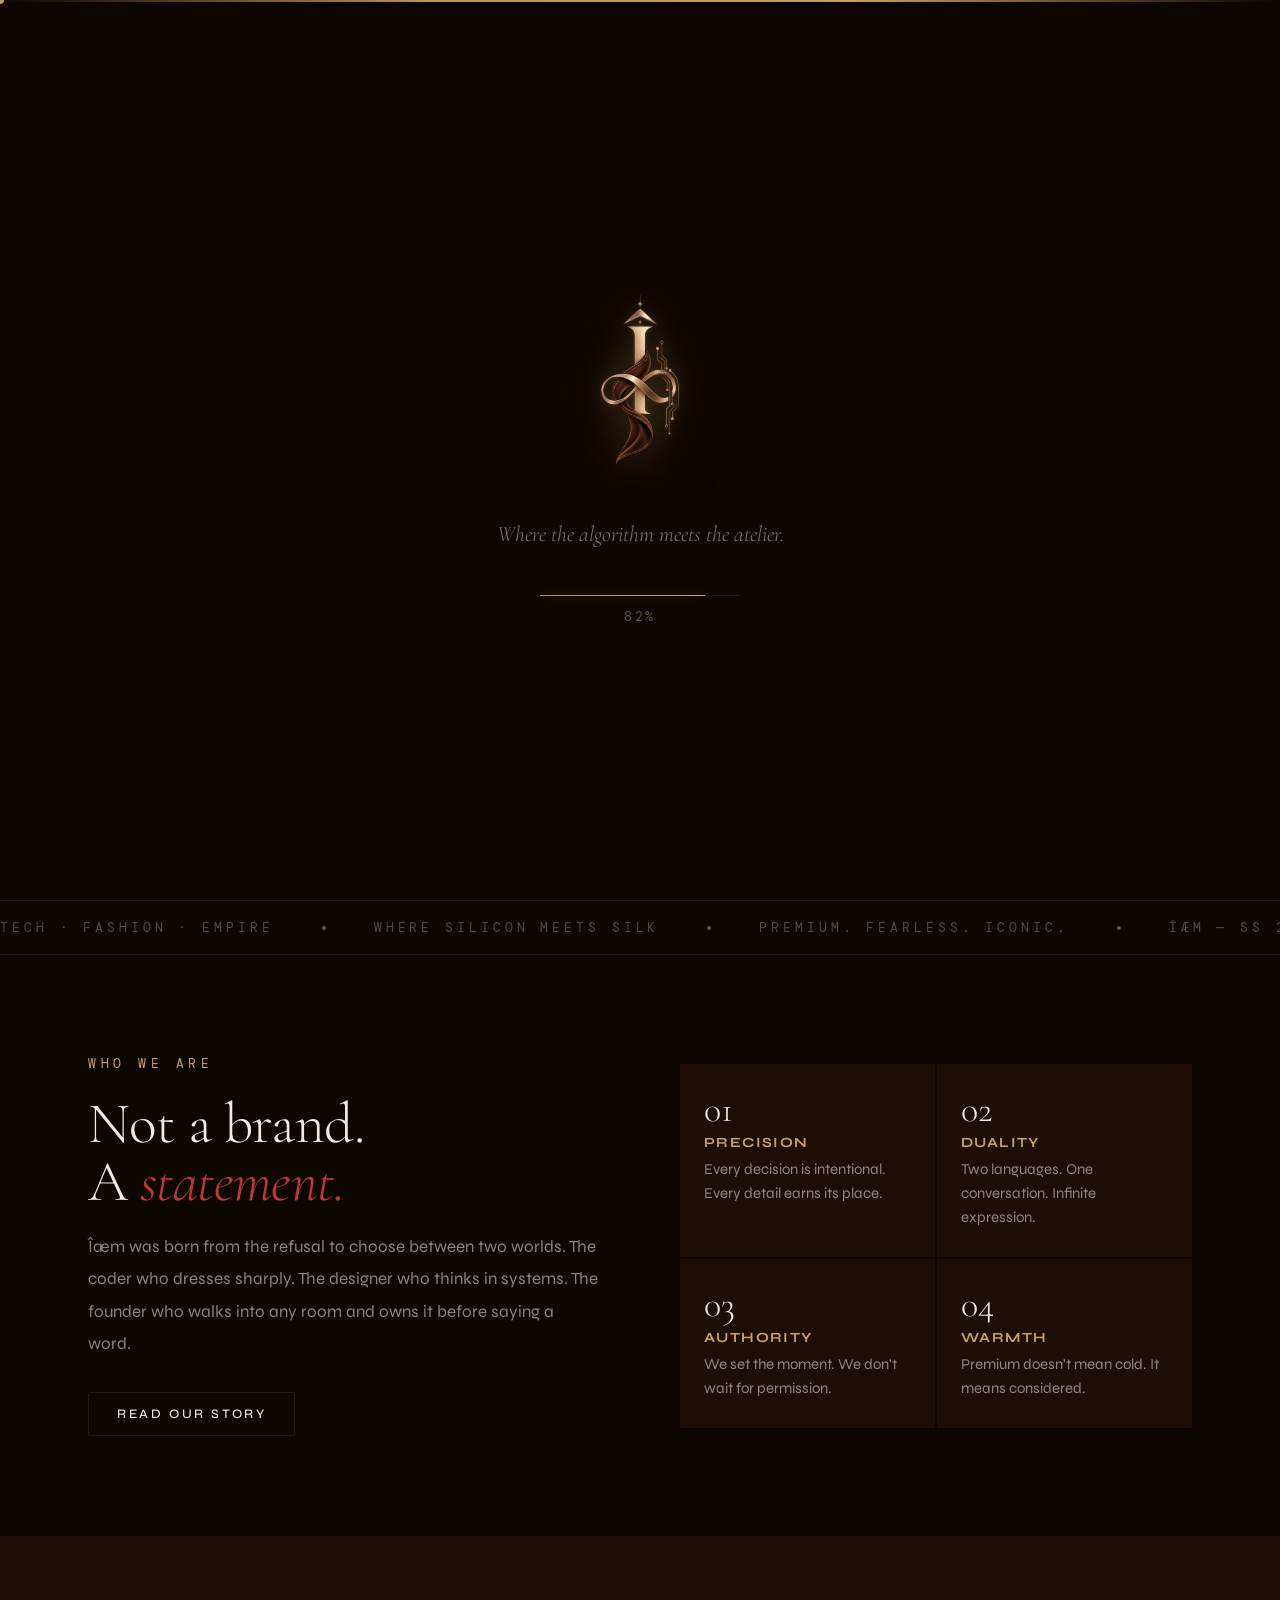
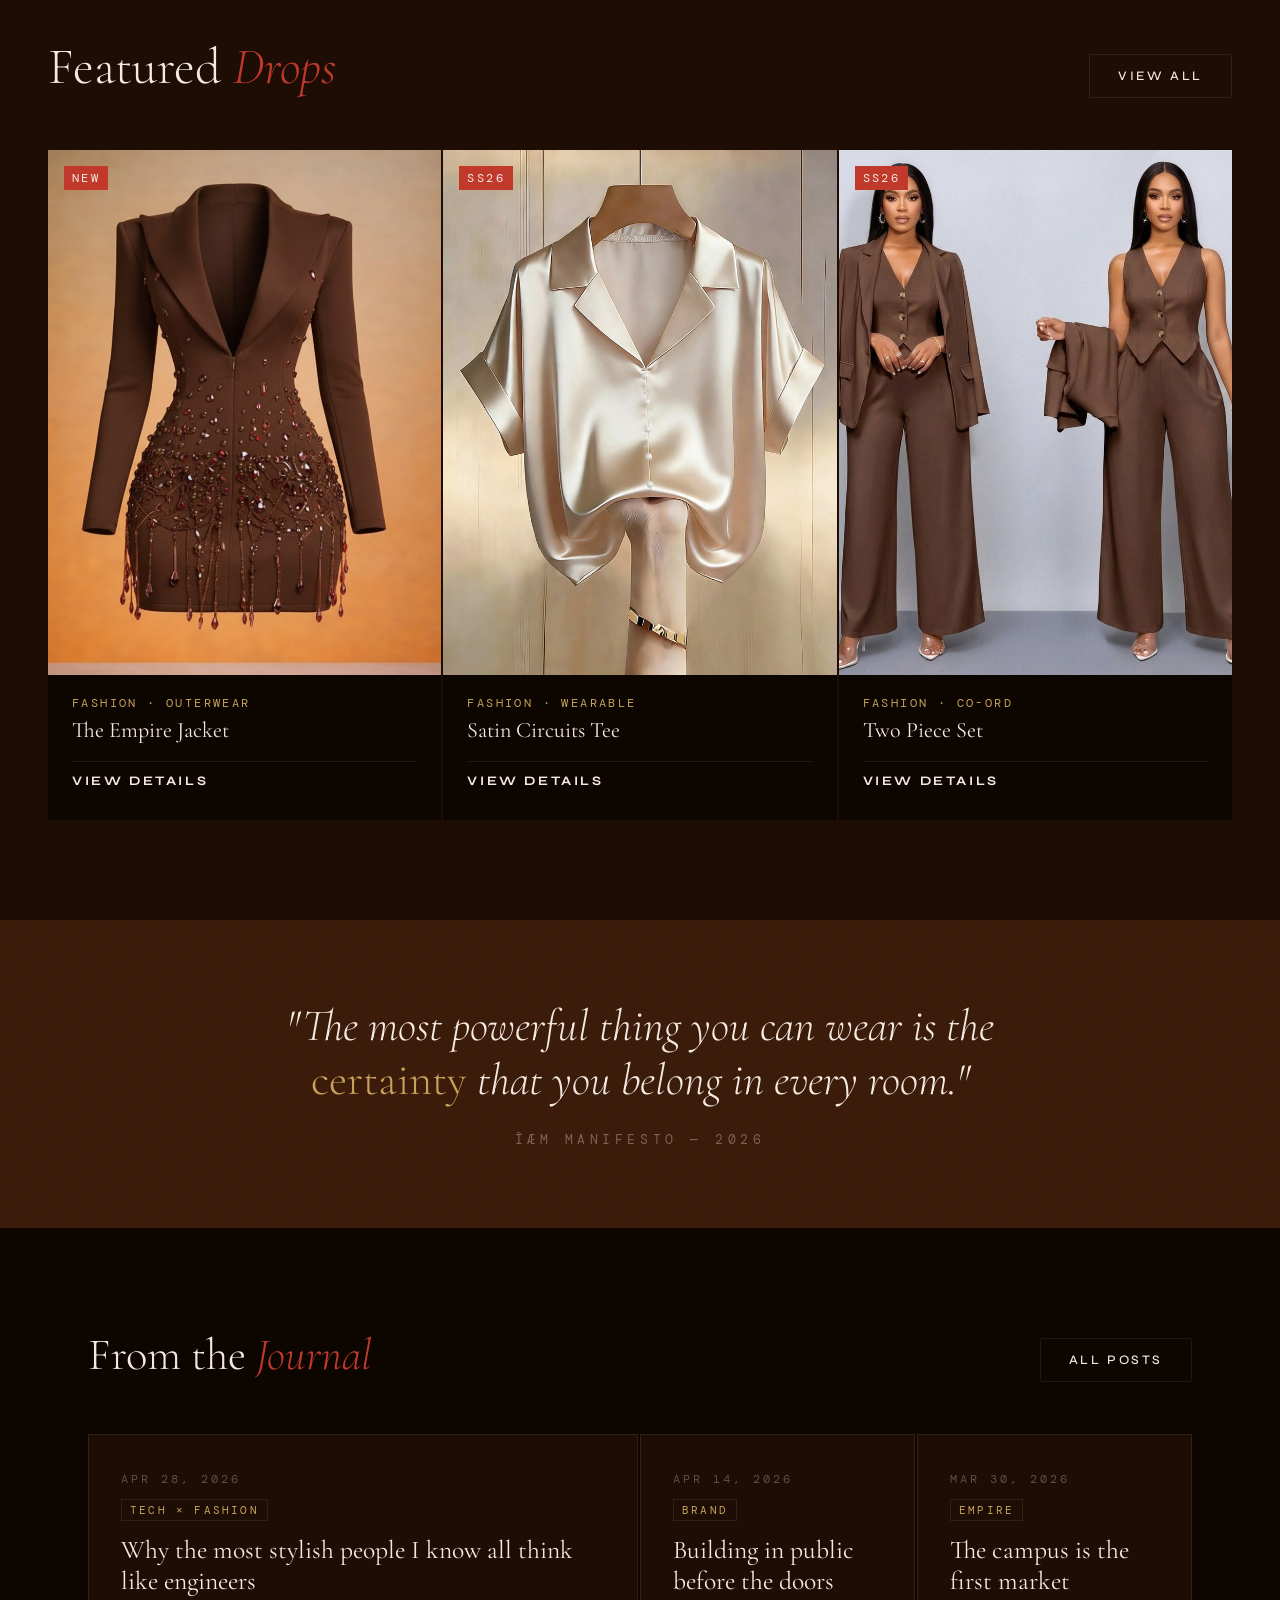
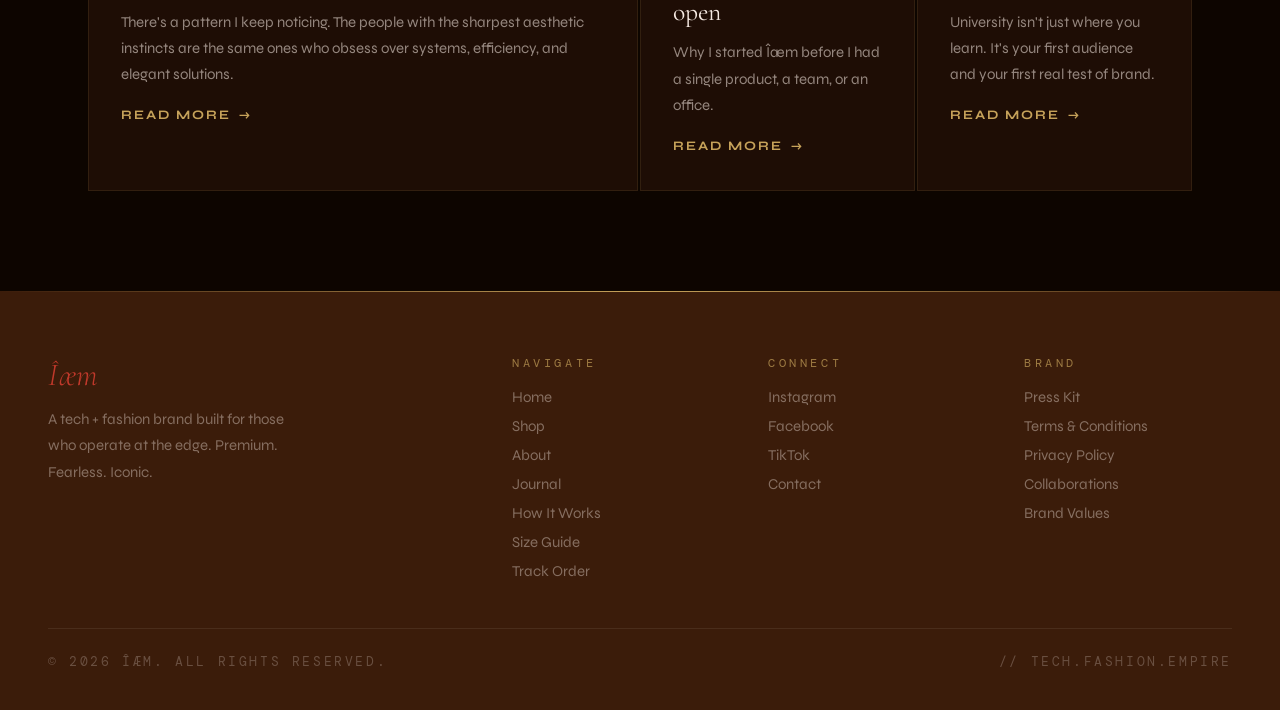
==== commit 27b83bb8: "Update index.html" ====
--- a/index.html
+++ b/index.html
@@ -21,6 +21,16 @@
       content="Where code meets cloth. A fashion tech brand built for those who refuse to separate how they think from how they show up."
     />
     <meta name="twitter:card" content="summary_large_image" />
+
+    <link rel="manifest" href="/manifest.json" />
+    <meta name="theme-color" content="#0d0500" />
+    <meta name="apple-mobile-web-app-capable" content="yes" />
+    <meta
+      name="apple-mobile-web-app-status-bar-style"
+      content="black-translucent"
+    />
+    <meta name="apple-mobile-web-app-title" content="Îæm" />
+    <link rel="apple-touch-icon" href="/images/icon-192.png" />
 
     <!-- Fonts -->
     <link
@@ -72,6 +82,32 @@
     <div class="cursor" id="cursor"></div>
     <div class="cursor-ring" id="cursorRing"></div>
 
+    <!-- Install App Button -->
+    <button
+      id="installBtn"
+      onclick="installApp()"
+      style="
+        display: none;
+        position: fixed;
+        bottom: 24px;
+        right: 24px;
+        z-index: 9998;
+        background: var(--accent);
+        color: #f5e9e2;
+        border: none;
+        padding: 14px 22px;
+        border-radius: 2px;
+        font-family: var(--font-s);
+        font-size: 11px;
+        font-weight: 700;
+        letter-spacing: 0.15em;
+        text-transform: uppercase;
+        cursor: pointer;
+        box-shadow: 0 8px 24px rgba(0, 0, 0, 0.3);
+      "
+    >
+      Install App
+    </button>
     <nav>
       <a
         href="#"
@@ -1401,20 +1437,29 @@
             </button>
           </form>
 
-                    <div class="order-result" id="orderResult">
+          <div class="order-result" id="orderResult">
             <div class="order-id" id="resultOrderId"></div>
             <div class="order-status-badge" id="resultStatus"></div>
-            
-            <div class="order-product-display" id="orderProductDisplay" style="display:none;">
+
+            <div
+              class="order-product-display"
+              id="orderProductDisplay"
+              style="display: none"
+            >
               <div class="order-product-img-wrap">
-                <img src="" alt="" id="orderProductImg" class="order-product-img" />
+                <img
+                  src=""
+                  alt=""
+                  id="orderProductImg"
+                  class="order-product-img"
+                />
               </div>
               <div class="order-product-info">
                 <p class="order-product-name" id="orderProductName"></p>
                 <p class="order-product-colour" id="orderProductColour"></p>
               </div>
             </div>
-            
+
             <div class="order-details" id="resultDetails"></div>
           </div>
         </div>
@@ -1833,5 +1878,51 @@
 
     <script src="products.js"></script>
     <script src="script.js"></script>
+    <script>
+      if ("serviceWorker" in navigator) {
+        window.addEventListener("load", () => {
+          navigator.serviceWorker
+            .register("/service-worker.js")
+            .then((reg) => {
+              console.log("[Îæm] Service worker registered:", reg.scope);
+              setInterval(() => reg.update(), 60000);
+              reg.addEventListener("updatefound", () => {
+                const newWorker = reg.installing;
+                newWorker.addEventListener("statechange", () => {
+                  if (
+                    newWorker.state === "installed" &&
+                    navigator.serviceWorker.controller
+                  ) {
+                    showUpdateBanner();
+                  }
+                });
+              });
+            })
+            .catch((err) => console.warn("[Îæm] SW registration failed:", err));
+        });
+      }
+
+      function showUpdateBanner() {
+        const banner = document.createElement("div");
+        banner.style.cssText = `
+      position: fixed; bottom: 24px; left: 50%; transform: translateX(-50%);
+      background: var(--surface2); border: 1px solid var(--border);
+      padding: 14px 24px; border-radius: 2px; z-index: 9999;
+      font-family: var(--font-m); font-size: 11px; letter-spacing: 0.15em;
+      color: var(--text); display: flex; align-items: center; gap: 16px;
+      box-shadow: 0 8px 32px rgba(0,0,0,0.4);
+    `;
+        banner.innerHTML = `
+      <span>New version available</span>
+      <button onclick="window.location.reload()" style="
+        background: var(--accent); color: #f5e9e2; border: none;
+        padding: 6px 14px; font-family: var(--font-m); font-size: 10px;
+        letter-spacing: 0.15em; text-transform: uppercase; cursor: pointer;
+        border-radius: 2px;
+      ">Refresh</button>
+    `;
+        document.body.appendChild(banner);
+      }
+    </script>
   </body>
 </html>
--- a/style.css
+++ b/style.css
@@ -3083,3 +3083,48 @@
     scroll-behavior: auto !important;
   }
 }
+/* ─── ORDER PRODUCT DISPLAY ─────────────────────────── */
+.order-product-display {
+  display: flex;
+  gap: 16px;
+  align-items: center;
+  margin-bottom: 16px;
+  padding: 16px;
+  background: var(--surface);
+  border-radius: 4px;
+}
+
+.order-product-img-wrap {
+  width: 80px;
+  height: 80px;
+  border-radius: 4px;
+  overflow: hidden;
+  flex-shrink: 0;
+}
+
+.order-product-img {
+  width: 100%;
+  height: 100%;
+  object-fit: cover;
+  object-position: center top;
+}
+
+.order-product-info {
+  flex: 1;
+}
+
+.order-product-name {
+  font-family: var(--font-d);
+  font-size: 18px;
+  font-weight: 400;
+  color: var(--text);
+  margin-bottom: 4px;
+}
+
+.order-product-colour {
+  font-family: var(--font-m);
+  font-size: 12px;
+  letter-spacing: 0.15em;
+  text-transform: uppercase;
+  color: var(--gold-use);
+}
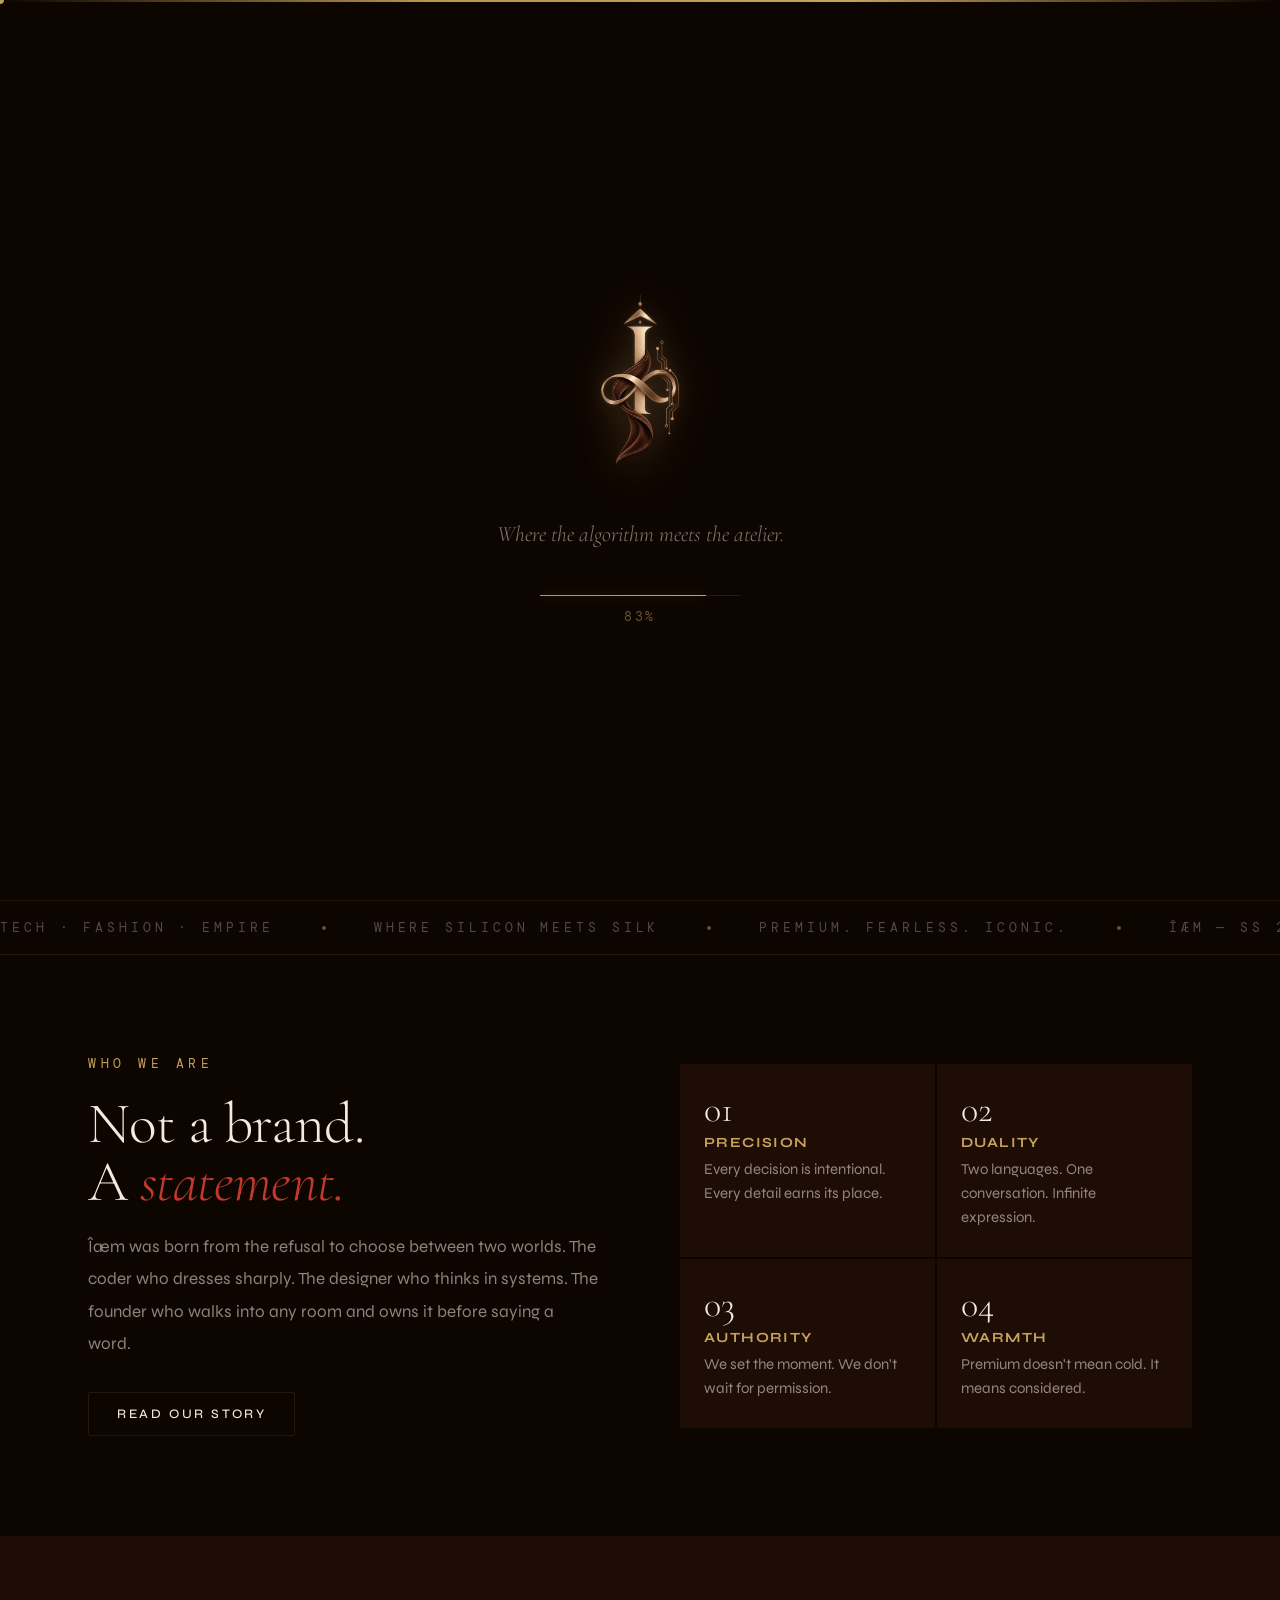
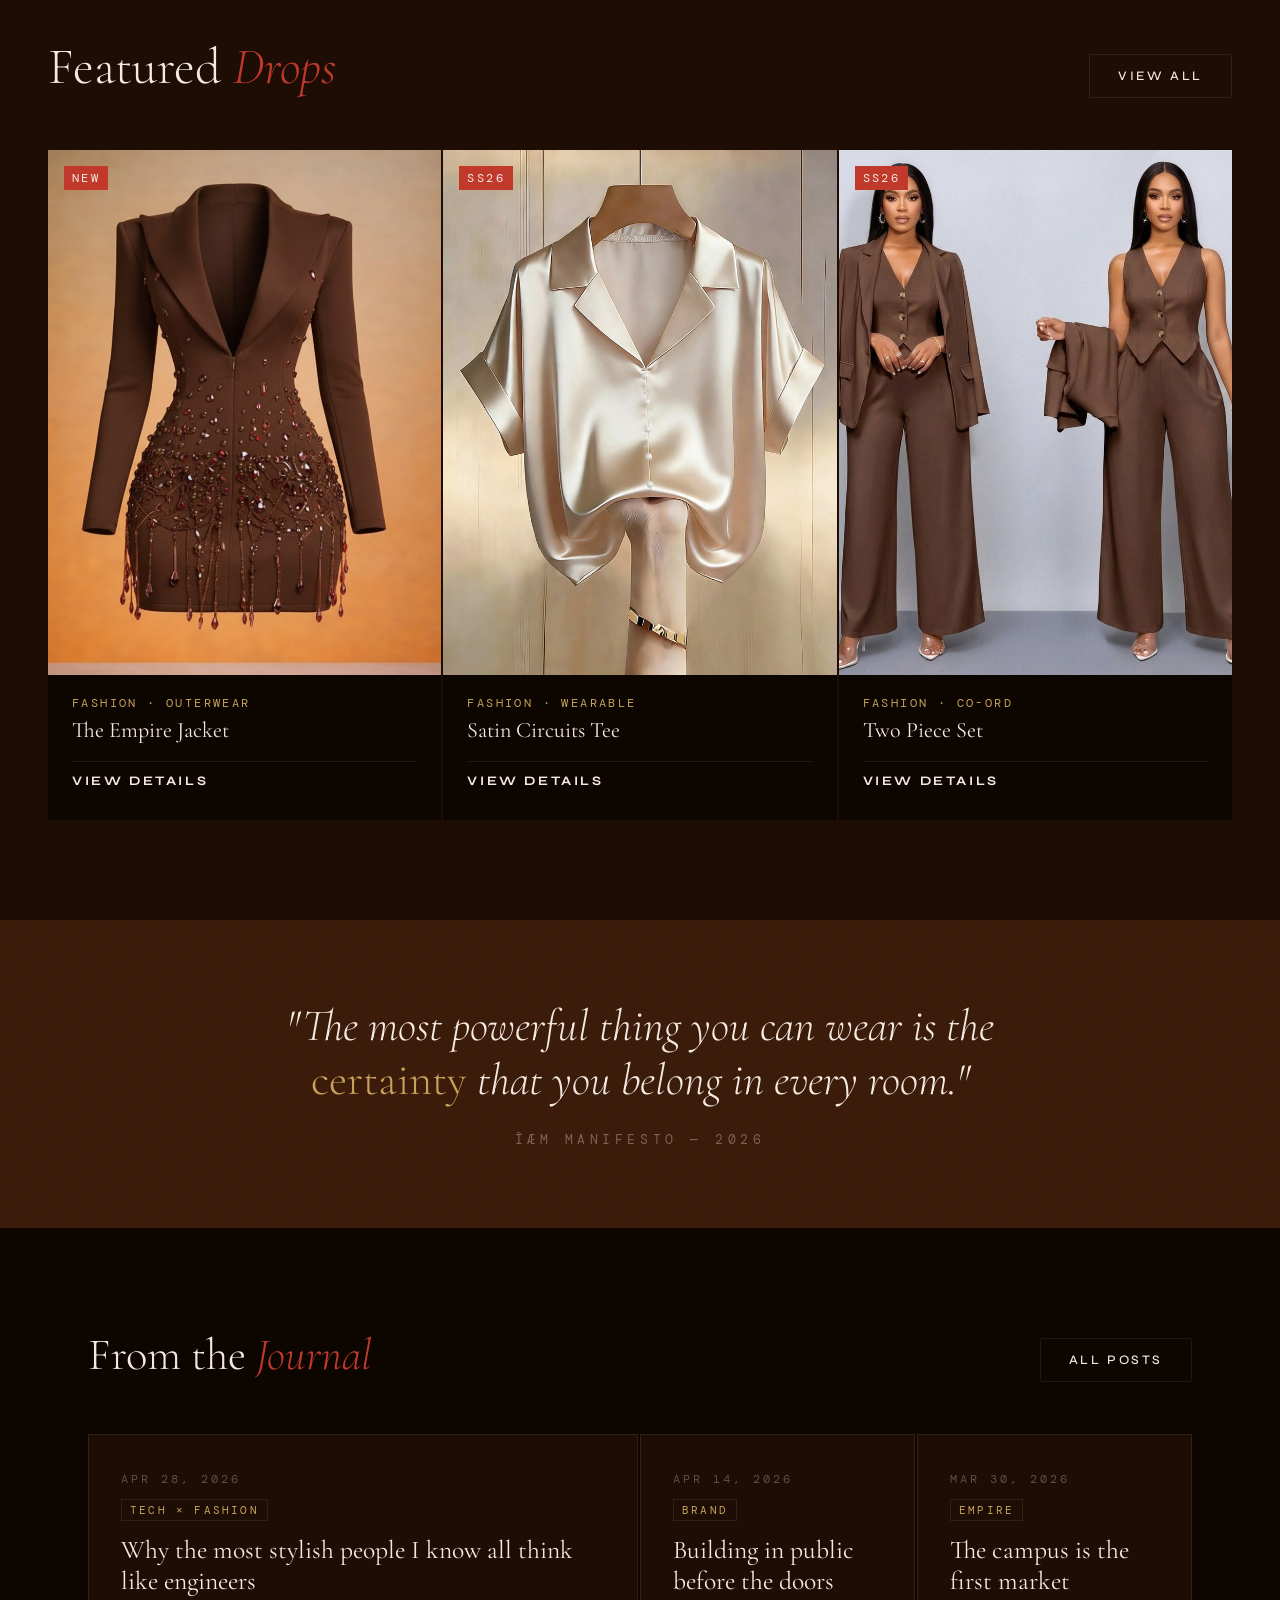
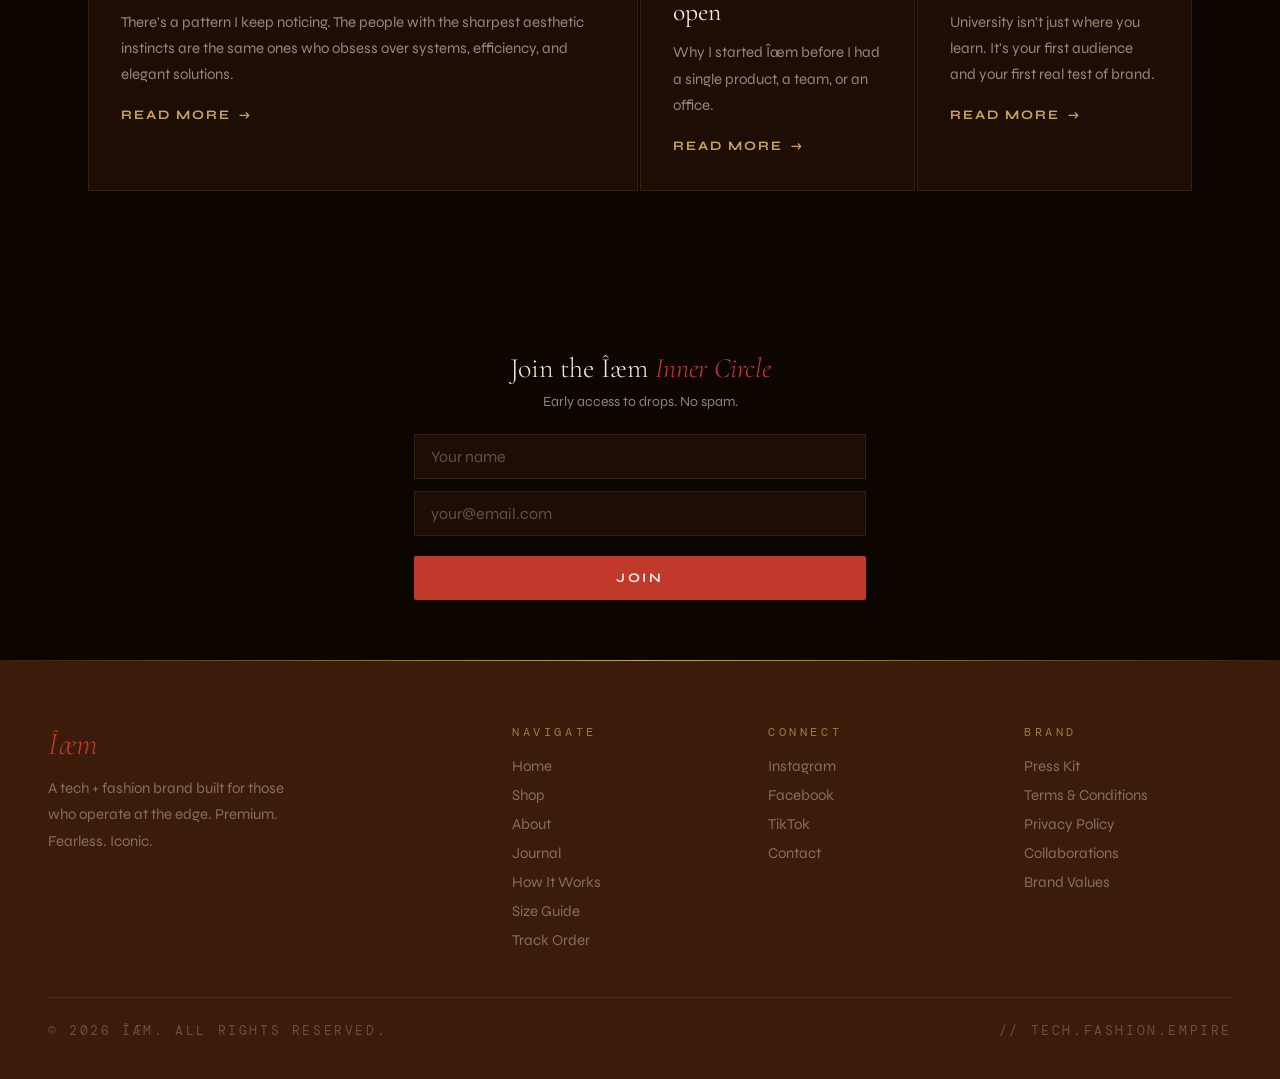
==== commit 52ce782b: "Update index.html" ====
--- a/index.html
+++ b/index.html
@@ -495,7 +495,22 @@
           </div>
         </div>
       </div>
-
+        <!-- Email Capture -->
+      <div class="email-capture" style="text-align:center; padding:60px 24px; max-width:500px; margin:0 auto;">
+        <h3 style="font-family:var(--font-d); font-size:28px; font-weight:300; color:var(--text); margin-bottom:8px;">
+          Join the Îæm <em style="color:var(--accent);">Inner Circle</em>
+        </h3>
+        <p style="font-family:var(--font-s); font-size:14px; color:var(--text2); margin-bottom:24px;">
+          Early access to drops. No spam.
+        </p>
+        <form action="https://formspree.io/f/mlgzgqdn" method="post" style="display:flex; flex-direction:column; gap:12px;">
+          <input type="hidden" name="_subject" value="New Îæm Inner Circle Subscription" />
+          <input class="form-input" type="text" name="name" placeholder="Your name" required />
+          <input class="form-input" type="email" name="email" placeholder="your@email.com" required />
+          <input type="hidden" name="_gotcha" />
+          <button type="submit" class="btn-primary btn-fullwidth">Join</button>
+        </form>
+      </div>
       <footer>
         <div class="footer-grid">
           <div>
@@ -1436,23 +1451,14 @@
               Check Status
             </button>
           </form>
-
-          <div class="order-result" id="orderResult">
+                    <div class="order-result" id="orderResult">
             <div class="order-id" id="resultOrderId"></div>
             <div class="order-status-badge" id="resultStatus"></div>
-
-            <div
-              class="order-product-display"
-              id="orderProductDisplay"
-              style="display: none"
-            >
+            <div class="order-customer-name" id="resultCustomerName" style="display:none;"></div>
+
+            <div class="order-product-display" id="orderProductDisplay" style="display:none;">
               <div class="order-product-img-wrap">
-                <img
-                  src=""
-                  alt=""
-                  id="orderProductImg"
-                  class="order-product-img"
-                />
+                <img src="" alt="" id="orderProductImg" class="order-product-img" />
               </div>
               <div class="order-product-info">
                 <p class="order-product-name" id="orderProductName"></p>
@@ -1462,7 +1468,6 @@
 
             <div class="order-details" id="resultDetails"></div>
           </div>
-        </div>
 
         <div class="order-status-info">
           <p class="order-status-note">
@@ -1892,7 +1897,8 @@
                   if (
                     newWorker.state === "installed" &&
                     navigator.serviceWorker.controller
-                  ) {
+                  ) 
+                  {
                     showUpdateBanner();
                   }
                 });
--- a/style.css
+++ b/style.css
@@ -3128,3 +3128,20 @@
   text-transform: uppercase;
   color: var(--gold-use);
 }
+.status-shipped {
+  background: rgba(0, 128, 128, 0.3);
+  color: #40e0d0;
+}
+
+.status-out-for-delivery {
+  background: rgba(255, 140, 0, 0.3);
+  color: #ffa500;
+}
+.order-customer-name {
+  font-family: var(--font-d);
+  font-size: 22px;
+  font-weight: 300;
+  font-style: italic;
+  color: var(--text);
+  margin-bottom: 12px;
+}
